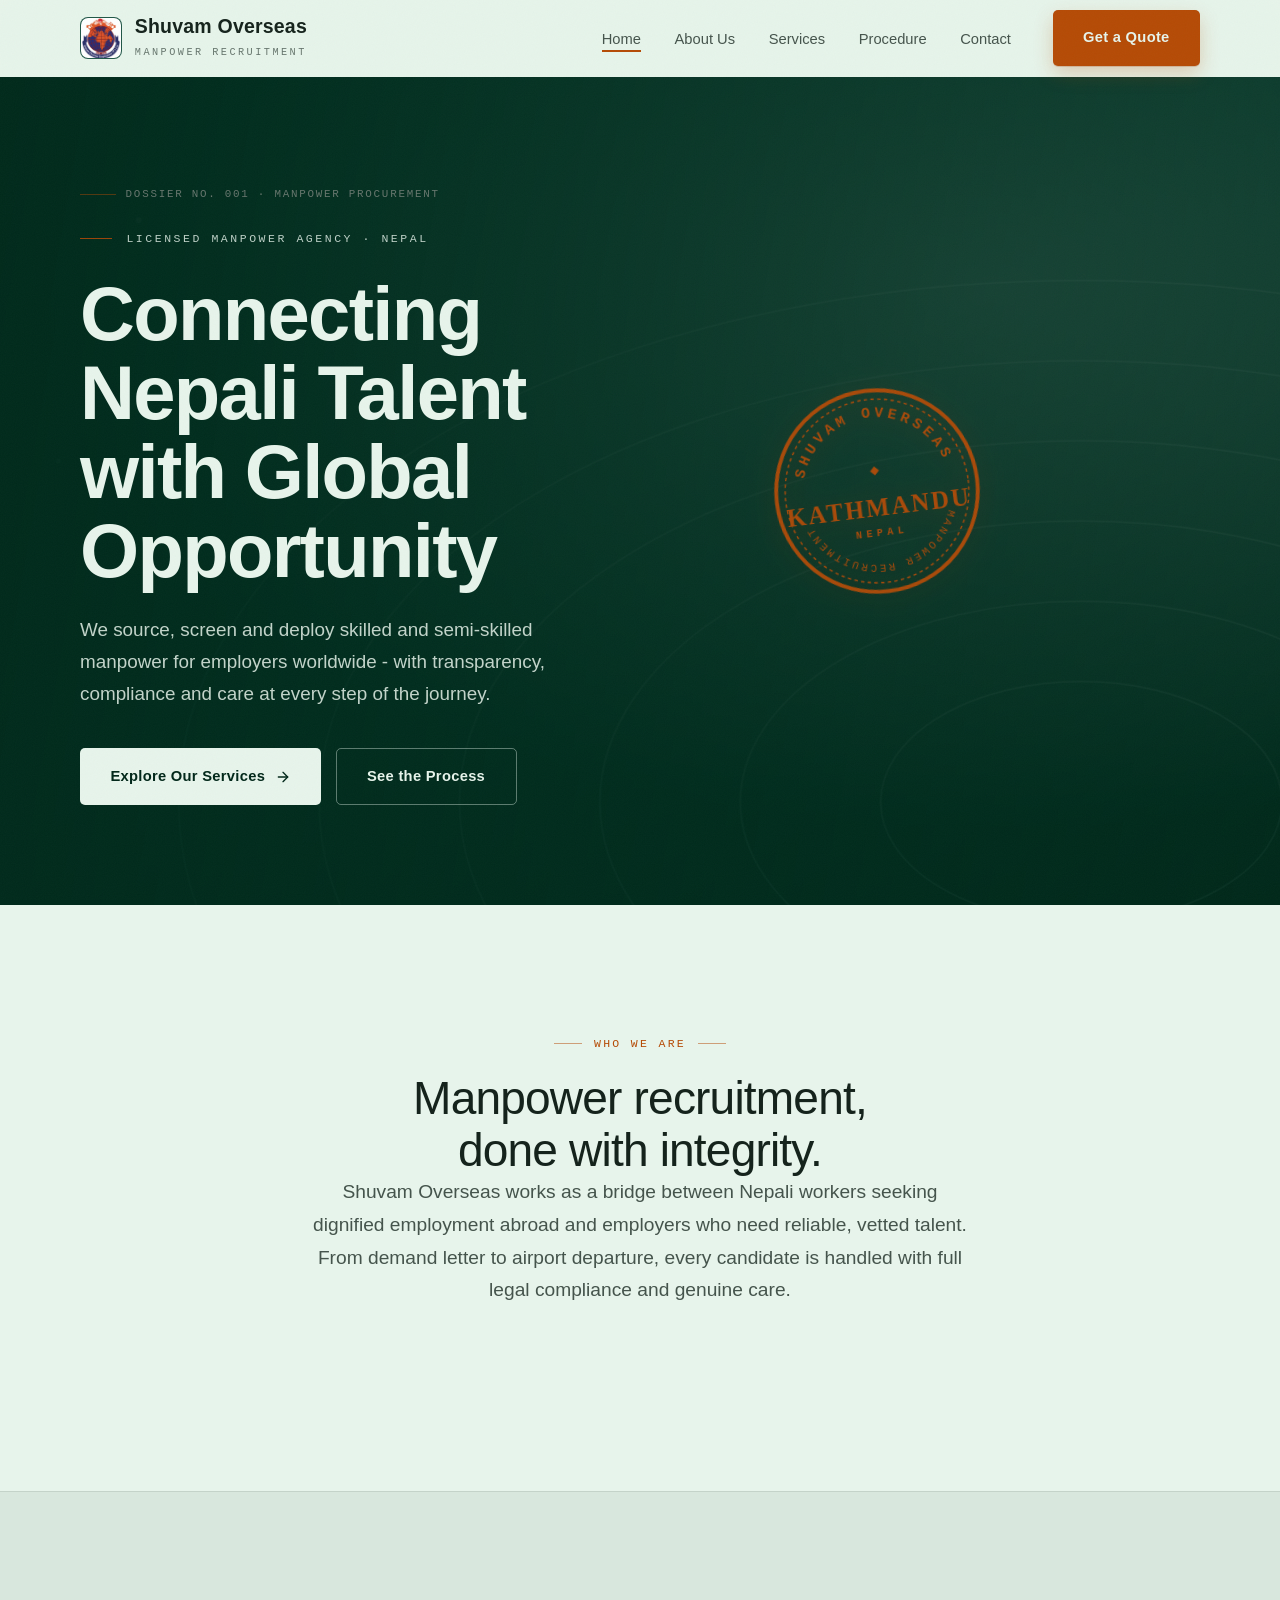
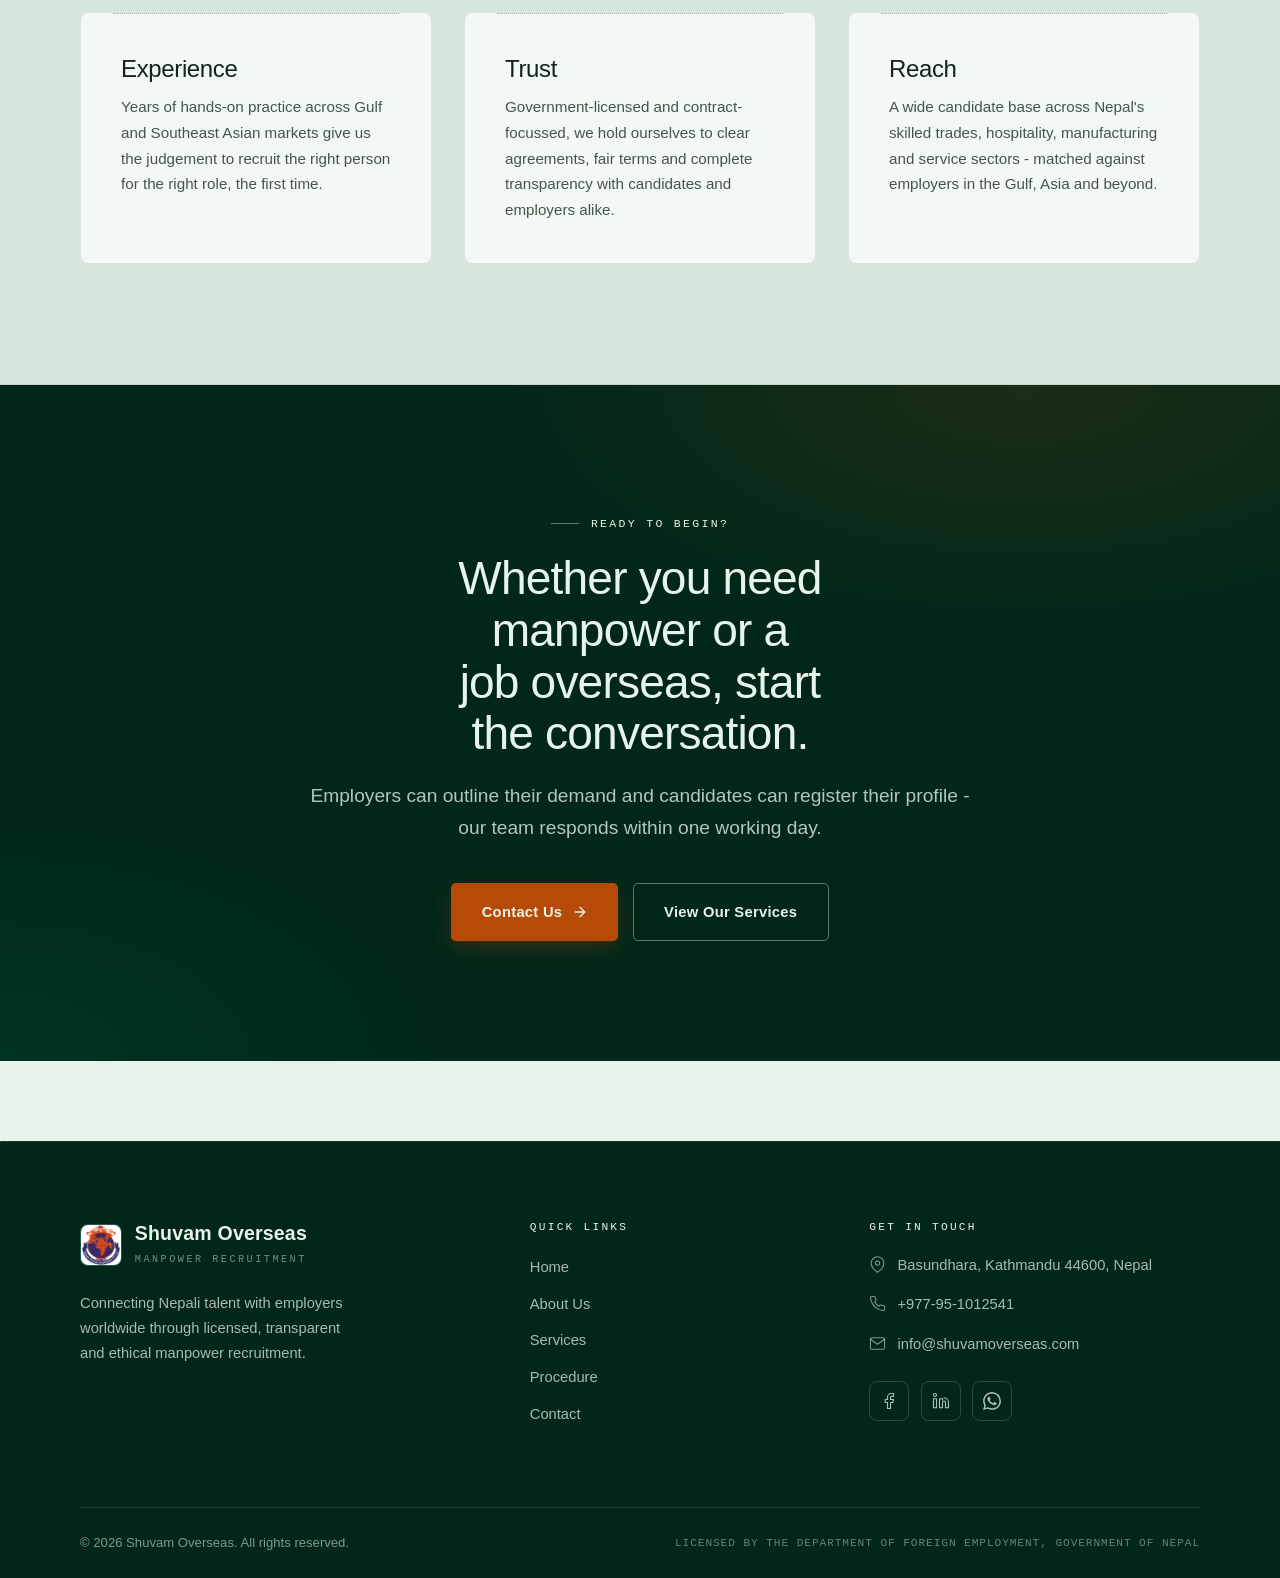
==== over/index.html @ 7b81036f "Add files via upload" ====
<!DOCTYPE html>
<html lang="en">
<head>
  <meta charset="UTF-8" />
  <meta name="viewport" content="width=device-width, initial-scale=1.0" />
  <title>Shuvam Overseas - Connecting Nepali Talent with Global Opportunity</title>
  <meta name="description" content="Shuvam Overseas is a licensed manpower recruitment agency connecting skilled and semi-skilled Nepali workers with employers around the world." />
  <meta property="og:site_name" content="Shuvam Overseas" />
  <meta property="og:type" content="website" />
  <meta property="og:title" content="Shuvam Overseas - Connecting Nepali Talent with Global Opportunity" />
  <meta property="og:description" content="Shuvam Overseas is a licensed manpower recruitment agency connecting skilled and semi-skilled Nepali workers with employers around the world." />
  <meta name="twitter:card" content="summary" />
  <meta name="twitter:title" content="Shuvam Overseas - Connecting Nepali Talent with Global Opportunity" />
  <meta name="twitter:description" content="Shuvam Overseas is a licensed manpower recruitment agency connecting skilled and semi-skilled Nepali workers with employers around the world." />

  <!-- Flag JS availability so reveal/entrance styles only apply when JS runs -->
  <script src="js/flag.js"></script>

  <!-- Security hardening (server headers should also set these - see .htaccess / _headers) -->
  <meta http-equiv="Content-Security-Policy" content="default-src 'self'; script-src 'self'; style-src 'self' 'unsafe-inline' https://fonts.googleapis.com; font-src 'self' https://fonts.gstatic.com data:; img-src 'self' data:; connect-src 'self'; frame-ancestors 'none'; base-uri 'self'; form-action 'self'" />
  <meta http-equiv="X-Content-Type-Options" content="nosniff" />
  <meta http-equiv="X-Frame-Options" content="DENY" />
  <meta name="referrer" content="strict-origin-when-cross-origin" />


  <!-- Typography: Bricolage Grotesque (display headings) + Chivo Mono (ledger) + Public Sans (body) -->
  <link rel="preconnect" href="https://fonts.googleapis.com" />
  <link rel="preconnect" href="https://fonts.gstatic.com" crossorigin />
  <link href="https://fonts.googleapis.com/css2?family=Bricolage+Grotesque:opsz,wght@12..96,500;12..96,600;12..96,700&family=Chivo+Mono:wght@400;500;600&family=Public+Sans:wght@400;500;600;700&display=swap" rel="stylesheet" />

  <link rel="icon" type="image/png" href="images/logo.png" />
  <link rel="stylesheet" href="css/style.css" />
  <link rel="stylesheet" href="css/responsive.css" />
</head>
<body>

  <a class="skip-link" href="#main">Skip to content</a>

  <!-- ============================================================
       Loading overlay - brief logo pulse while the page settles
       ============================================================ -->
  <div class="page-loader" aria-hidden="true">
    <span class="page-loader__mark"><img src="images/logo.png" alt="" /></span>
  </div>

  <!-- Scroll progress bar (top of viewport) -->
  <div class="scroll-progress" aria-hidden="true"><span></span></div>

  <!-- ============================================================
       Header (shared across all pages)
       ============================================================ -->
  <header class="header">
    <div class="container header__inner">
      <a class="brand" href="index.html" aria-label="Shuvam Overseas - home">
        <span class="brand__mark"><img src="images/logo.png" alt="" width="42" height="42" /></span>
        <span class="brand__text">
          <span class="brand__name">Shuvam Overseas</span>
          <span class="brand__tag">Manpower Recruitment</span>
        </span>
      </a>

      <button class="nav__toggle" type="button" aria-expanded="false" aria-controls="primary-nav" aria-label="Open menu">
        <svg class="nav__toggle__icon" viewBox="0 0 24 24" aria-hidden="true" focusable="false">
          <line class="nav__toggle__line" x1="4" y1="6" x2="20" y2="6" />
          <line class="nav__toggle__line" x1="4" y1="12" x2="20" y2="12" />
          <line class="nav__toggle__line" x1="4" y1="18" x2="20" y2="18" />
        </svg>
      </button>

      <nav class="nav" id="primary-nav" aria-label="Primary">
        <ul class="nav__list">
          <li><a class="nav__link" href="index.html" aria-current="page">Home</a></li>
          <li><a class="nav__link" href="about.html">About Us</a></li>
          <li><a class="nav__link" href="services.html">Services</a></li>
          <li><a class="nav__link" href="procedure.html">Procedure</a></li>
          <li><a class="nav__link" href="contact.html">Contact</a></li>
          <li class="nav__cta"><a class="btn btn--primary" href="contact.html">Get a Quote</a></li>
        </ul>
      </nav>
    </div>
  </header>

  <main id="main">

    <!-- ============================================================
         Hero - full-width image, centred overlay text + CTA
         ============================================================ -->
    <section class="hero" data-intro>
      <img class="hero__media" src="images/hero/home.svg" alt="Skilled Nepali professionals at work overseas" fetchpriority="high" />
      <div class="hero__overlay"></div>

      <div class="hero__inner">
        <div class="hero__copy">
          <p class="file-tag">Dossier No. 001 &middot; Manpower Procurement</p>
          <p class="hero__eyebrow">Licensed Manpower Agency &middot; Nepal</p>
          <h1 class="display">Connecting Nepali Talent with Global Opportunity</h1>
          <p class="hero__sub">
            We source, screen and deploy skilled and semi-skilled manpower for
            employers worldwide - with transparency, compliance and care at
            every step of the journey.
          </p>
          <div class="hero__actions">
            <a class="btn btn--on-navy" href="services.html">
              Explore Our Services
              <svg xmlns="http://www.w3.org/2000/svg" width="16" height="16" viewBox="0 0 24 24" fill="none" stroke="currentColor" stroke-width="2" stroke-linecap="round" stroke-linejoin="round" aria-hidden="true"><line x1="5" y1="12" x2="19" y2="12"/><polyline points="12 5 19 12 12 19"/></svg>
            </a>
            <a class="btn btn--ghost" href="procedure.html">See the Process</a>
          </div>
        </div>
        <img class="stamp hero__stamp" src="images/stamp.svg" alt="Shuvam Overseas official stamp" width="224" height="224" />
      </div>

    </section>

    <!-- ============================================================
         Intro
         ============================================================ -->
    <section class="section intro">
      <div class="container">
        <div class="section__header section__header--center reveal">
          <p class="eyebrow">Who We Are</p>
          <h2>Manpower recruitment, done with integrity.</h2>
          <p class="lede">
            Shuvam Overseas works as a bridge between Nepali workers seeking
            dignified employment abroad and employers who need reliable,
            vetted talent. From demand letter to airport departure, every
            candidate is handled with full legal compliance and genuine care.
          </p>
        </div>
      </div>
    </section>

    <!-- ============================================================
         Highlights - Experience / Trust / Reach
         ============================================================ -->
    <section class="section section--soft">
      <div class="container">
        <div class="highlights" data-stagger>
          <article class="highlight">
            <h3>Experience</h3>
            <p>
              Years of hands-on practice across Gulf and Southeast Asian
              markets give us the judgement to recruit the right person for
              the right role, the first time.
            </p>
          </article>

          <article class="highlight">
            <h3>Trust</h3>
            <p>
              Government-licensed and contract-focussed, we hold ourselves to
              clear agreements, fair terms and complete transparency with
              candidates and employers alike.
            </p>
          </article>

          <article class="highlight">
            <h3>Reach</h3>
            <p>
              A wide candidate base across Nepal's skilled trades, hospitality,
              manufacturing and service sectors - matched against employers in
              the Gulf, Asia and beyond.
            </p>
          </article>
        </div>
      </div>
    </section>

    <!-- ============================================================
         CTA band
         ============================================================ -->
    <section class="section cta-band section--navy">
      <div class="container">
        <div class="reveal">
          <p class="eyebrow">Ready to begin?</p>
          <h2>Whether you need manpower or a job overseas, start the conversation.</h2>
          <p class="lede">
            Employers can outline their demand and candidates can register their
            profile - our team responds within one working day.
          </p>
          <div class="hero__actions">
            <a class="btn btn--primary" href="contact.html">
              Contact Us
              <svg xmlns="http://www.w3.org/2000/svg" width="16" height="16" viewBox="0 0 24 24" fill="none" stroke="currentColor" stroke-width="2" stroke-linecap="round" stroke-linejoin="round" aria-hidden="true"><line x1="5" y1="12" x2="19" y2="12"/><polyline points="12 5 19 12 12 19"/></svg>
            </a>
            <a class="btn btn--ghost" href="services.html">View Our Services</a>
          </div>
        </div>
      </div>
    </section>

  </main>

  <!-- ============================================================
       Footer (shared across all pages)
       ============================================================ -->
  <footer class="footer">
    <div class="container">
      <div class="footer__top">
        <div class="footer__brand">
          <a class="brand" href="index.html" aria-label="Shuvam Overseas - home">
            <span class="brand__mark"><img src="images/logo.png" alt="" width="42" height="42" /></span>
            <span class="brand__text">
              <span class="brand__name">Shuvam Overseas</span>
              <span class="brand__tag">Manpower Recruitment</span>
            </span>
          </a>
          <p class="footer__blurb">
            Connecting Nepali talent with employers worldwide through
            licensed, transparent and ethical manpower recruitment.
          </p>
        </div>

        <nav aria-label="Footer">
          <h4>Quick Links</h4>
          <ul class="footer__links">
            <li><a href="index.html">Home</a></li>
            <li><a href="about.html">About Us</a></li>
            <li><a href="services.html">Services</a></li>
            <li><a href="procedure.html">Procedure</a></li>
            <li><a href="contact.html">Contact</a></li>
          </ul>
        </nav>

        <div>
          <h4>Get in Touch</h4>
          <ul class="footer__contact">
            <li>
              <svg xmlns="http://www.w3.org/2000/svg" width="17" height="17" viewBox="0 0 24 24" fill="none" stroke="currentColor" stroke-width="1.5" stroke-linecap="round" stroke-linejoin="round" aria-hidden="true"><path d="M21 10c0 7-9 13-9 13s-9-6-9-13a9 9 0 0 1 18 0z"/><circle cx="12" cy="10" r="3"/></svg>
              <span>Basundhara, Kathmandu 44600, Nepal</span>
            </li>
            <li>
              <svg xmlns="http://www.w3.org/2000/svg" width="17" height="17" viewBox="0 0 24 24" fill="none" stroke="currentColor" stroke-width="1.5" stroke-linecap="round" stroke-linejoin="round" aria-hidden="true"><path d="M22 16.92v3a2 2 0 0 1-2.18 2 19.79 19.79 0 0 1-8.63-3.07 19.5 19.5 0 0 1-6-6 19.79 19.79 0 0 1-3.07-8.67A2 2 0 0 1 4.11 2h3a2 2 0 0 1 2 1.72 12.84 12.84 0 0 0 .7 2.81 2 2 0 0 1-.45 2.11L8.09 9.91a16 16 0 0 0 6 6l1.27-1.27a2 2 0 0 1 2.11-.45 12.84 12.84 0 0 0 2.81.7A2 2 0 0 1 22 16.92z"/></svg>
              <a href="tel:+977951012541">+977-95-1012541</a>
            </li>
            <li>
              <svg xmlns="http://www.w3.org/2000/svg" width="17" height="17" viewBox="0 0 24 24" fill="none" stroke="currentColor" stroke-width="1.5" stroke-linecap="round" stroke-linejoin="round" aria-hidden="true"><path d="M4 4h16c1.1 0 2 .9 2 2v12c0 1.1-.9 2-2 2H4c-1.1 0-2-.9-2-2V6c0-1.1.9-2 2-2z"/><polyline points="22,6 12,13 2,6"/></svg>
              <a href="mailto:info@shuvamoverseas.com">info@shuvamoverseas.com</a>
            </li>
          </ul>

          <div class="footer__social">
            <a href="#" aria-label="Facebook" rel="noopener">
              <svg xmlns="http://www.w3.org/2000/svg" width="18" height="18" viewBox="0 0 24 24" fill="none" stroke="currentColor" stroke-width="1.5" stroke-linecap="round" stroke-linejoin="round" aria-hidden="true"><path d="M18 2h-3a5 5 0 0 0-5 5v3H7v4h3v8h4v-8h3l1-4h-4V7a1 1 0 0 1 1-1h3z"/></svg>
            </a>
            <a href="#" aria-label="LinkedIn" rel="noopener">
              <svg xmlns="http://www.w3.org/2000/svg" width="18" height="18" viewBox="0 0 24 24" fill="none" stroke="currentColor" stroke-width="1.5" stroke-linecap="round" stroke-linejoin="round" aria-hidden="true"><path d="M16 8a6 6 0 0 1 6 6v7h-4v-7a2 2 0 0 0-2-2 2 2 0 0 0-2 2v7h-4V9h4v1.5"/><rect x="2" y="9" width="4" height="12"/><circle cx="4" cy="4" r="2"/></svg>
            </a>
            <a href="https://wa.me/977951012541" target="_blank" rel="noopener" aria-label="WhatsApp">
              <svg xmlns="http://www.w3.org/2000/svg" width="18" height="18" viewBox="0 0 24 24" fill="currentColor" aria-hidden="true"><path d="M17.472 14.382c-.297-.149-1.758-.867-2.03-.967-.273-.099-.471-.148-.67.15-.197.297-.767.966-.94 1.164-.173.199-.347.223-.644.075-.297-.15-1.255-.463-2.39-1.475-.883-.788-1.48-1.761-1.653-2.059-.173-.297-.018-.458.13-.606.134-.133.298-.347.446-.52.149-.174.198-.298.298-.497.099-.198.05-.371-.025-.52-.075-.149-.669-1.612-.916-2.207-.242-.579-.487-.5-.669-.51-.173-.008-.371-.01-.57-.01-.198 0-.52.074-.792.372-.272.297-1.04 1.016-1.04 2.479 0 1.462 1.065 2.875 1.213 3.074.149.198 2.096 3.2 5.077 4.487.709.306 1.262.489 1.694.625.712.227 1.36.195 1.871.118.571-.085 1.758-.719 2.006-1.413.248-.694.248-1.289.173-1.413-.074-.124-.272-.198-.57-.347m-5.421 7.403h-.004a9.87 9.87 0 0 1-5.031-1.378l-.361-.214-3.741.982.998-3.648-.235-.374a9.86 9.86 0 0 1-1.51-5.26c.001-5.45 4.436-9.884 9.888-9.884 2.64 0 5.122 1.03 6.988 2.898a9.825 9.825 0 0 1 2.893 6.994c-.003 5.45-4.437 9.884-9.885 9.884m8.413-18.297A11.815 11.815 0 0 0 12.05 0C5.495 0 .16 5.335.157 11.892c0 2.096.547 4.142 1.588 5.945L.057 24l6.305-1.654a11.882 11.882 0 0 0 5.683 1.448h.005c6.554 0 11.89-5.335 11.893-11.893a11.821 11.821 0 0 0-3.48-8.413z"/></svg>
            </a>
          </div>
        </div>
      </div>

      <div class="footer__bottom">
        <p>&copy; 2026 Shuvam Overseas. All rights reserved.</p>
        <p class="footer__license">Licensed by the Department of Foreign Employment, Government of Nepal</p>
      </div>
    </div>
  </footer>

  <script src="js/nav.js"></script>
  <script src="js/animations.js"></script>
</body>
</html>
---- over/css/style.css ----
/* ==========================================================================
   Shuvam Overseas - Global Stylesheet
   "The Employment File" - a passport-office / records-room design system.
   Green-tinted paper + deep passport green + vermilion seal ink. Bricolage
   Grotesque (display), Public Sans (body), Chivo Mono (ledger voice).
   --------------------------------------------------------------------------
   Design tokens first, then base styles, then components in page order.
   All motion honours prefers-reduced-motion (see bottom of file).
   ========================================================================== */

:root {
  /* -- Colour tokens ------------------------------------------------------ */
  --cream:        #E7F4EB;   /* green-tinted paper page bg  */
  --cream-soft:   #D8E7DD;   /* section alt / reverse sheet  */
  --surface:      #F2F9F4;   /* cards & panels               */
  --ink:          #15231C;   /* primary text (green ink)     */
  --ink-soft:     #45544C;   /* secondary text               */
  --ink-faint:    #66766D;   /* captions / meta              */
  --navy:         #02402E;   /* passport green - structural  */
  --navy-deep:    #002719;   /* dark panels / footer         */
  --navy-tint:    #CAE5D9;   /* green-tinted surfaces        */
  --crimson:      #B54B06;   /* vermilion seal / action      */
  --crimson-deep: #983500;   /* action hover / press         */
  --crimson-tint: #F5E4D9;   /* vermilion-tinted surfaces    */
  --line:         rgba(21, 35, 28, 0.10);   /* hairline borders  */
  --line-nav:     rgba(21, 35, 28, 0.18);
  --dotted:       rgba(21, 35, 28, 0.34);   /* ledger dotted rules */
  --success:      #2E7D32;   /* form validation         */
  --warning:      #8A5E00;   /* form validation         */
  --error:        #B3423A;   /* form validation         */

  /* -- Typography --------------------------------------------------------- */
  --font-display: "Bricolage Grotesque", "Archivo", "Helvetica Neue", Arial, sans-serif;
  --font-body:    "Public Sans", "Helvetica Neue", Arial, sans-serif;
  --font-mono:    "Chivo Mono", "SFMono-Regular", Consolas, monospace;

  /* -- Motion (strong custom curves - see animation standards) ------------ */
  --ease-out:    cubic-bezier(0.23, 1, 0.32, 1);
  --ease-in-out: cubic-bezier(0.77, 0, 0.175, 1);

  /* -- Layout ------------------------------------------------------------- */
  --container: 1200px;
  --gutter: clamp(1.25rem, 4vw, 2.5rem);
  --radius: 8px;
  --radius-sm: 5px;

  /* -- Shadows ------------------------------------------------------------ */
  --shadow-card: 0 1px 2px rgba(21, 35, 28, 0.05), 0 8px 24px rgba(21, 35, 28, 0.07);
  --shadow-card-hover: 0 2px 4px rgba(21, 35, 28, 0.06), 0 18px 40px rgba(21, 35, 28, 0.12);
}

/* ==========================================================================
   Reset & base
   ========================================================================== */

*,
*::before,
*::after {
  box-sizing: border-box;
  margin: 0;
  padding: 0;
}

html {
  scroll-behavior: smooth;
  -webkit-text-size-adjust: 100%;
}

body {
  font-family: var(--font-body);
  font-size: 1rem;
  line-height: 1.7;
  color: var(--ink-soft);
  background-color: var(--cream);
  background-image:
    radial-gradient(1200px 600px at 85% -10%, rgba(181, 75, 6, 0.05), transparent 60%),
    radial-gradient(1000px 500px at -10% 15%, rgba(2, 64, 46, 0.06), transparent 60%);
  background-repeat: no-repeat;
  -webkit-font-smoothing: antialiased;
  text-rendering: optimizeLegibility;
}

/* Subtle film grain - breaks up flat surfaces without motion. */
body::after {
  content: "";
  position: fixed;
  inset: 0;
  z-index: 999;
  pointer-events: none;
  opacity: 0.03;
  background-image: url("data:image/svg+xml,%3Csvg xmlns='http://www.w3.org/2000/svg' width='160' height='160' viewBox='0 0 160 160'%3E%3Cfilter id='n'%3E%3CfeTurbulence type='fractalNoise' baseFrequency='0.9' numOctaves='2' stitchTiles='stitch'/%3E%3C/filter%3E%3Crect width='160' height='160' filter='url(%23n)'/%3E%3C/svg%3E");
}

img,
svg {
  display: block;
  max-width: 100%;
  height: auto;
}

a {
  color: inherit;
  text-decoration: none;
}

ul,
ol {
  list-style: none;
}

button {
  font: inherit;
  color: inherit;
  background: none;
  border: none;
  cursor: pointer;
}

::selection {
  background: var(--crimson);
  color: var(--cream);
}

/* ==========================================================================
   Typography
   ========================================================================== */

h1, h2, h3, h4 {
  font-family: var(--font-display);
  font-weight: 500;
  color: var(--ink);
  line-height: 1.15;
  letter-spacing: -0.015em;
}

h1, h2 {
  text-wrap: balance;
}

.display {
  font-size: clamp(2.5rem, 6.5vw, 4.75rem);
  line-height: 1.04;
  letter-spacing: -0.022em;
  font-weight: 550;
}

h2 {
  font-size: clamp(1.9rem, 3.6vw, 2.9rem);
  line-height: 1.12;
  letter-spacing: -0.018em;
}

h3 {
  font-size: clamp(1.2rem, 2vw, 1.5rem);
  line-height: 1.3;
}

/* Ledger eyebrow - mono, tracked, with a seal-ink dash. Reads like a file
   reference line rather than a decoration. */
.eyebrow {
  display: inline-flex;
  align-items: center;
  gap: 0.75rem;
  font-family: var(--font-mono);
  font-size: 0.72rem;
  font-weight: 500;
  letter-spacing: 0.2em;
  text-transform: uppercase;
  color: var(--crimson);
  margin-bottom: 1.25rem;
}

.eyebrow::before {
  content: "";
  width: 1.75rem;
  height: 1px;
  background: var(--crimson);
  opacity: 0.5;
}

.lede {
  font-size: clamp(1.05rem, 1.5vw, 1.2rem);
  line-height: 1.7;
  color: var(--ink-soft);
  max-width: 62ch;
}

.lede--inset {
  margin-top: 1rem;
}

/* Document meta line - the dossier reference above a page hero. */
.file-tag {
  display: inline-flex;
  align-items: center;
  gap: 0.6rem;
  font-family: var(--font-mono);
  font-size: 0.68rem;
  font-weight: 500;
  letter-spacing: 0.16em;
  text-transform: uppercase;
  color: var(--ink-faint);
  margin-bottom: 1rem;
}

.file-tag::before {
  content: "";
  width: 2.25rem;
  height: 1px;
  background: var(--crimson);
  opacity: 0.45;
}

.section {
  padding-block: clamp(4.5rem, 10vw, 7.5rem);
}

/* Soft sections read as a new sheet of paper in the file: a hairline rule
   above and below sets them apart from the base page. */
.section--soft {
  background-color: var(--cream-soft);
  border-block: 1px solid var(--line);
}

.section--navy {
  background-color: var(--navy-deep);
  color: rgba(231, 244, 235, 0.82);
  background-image:
    radial-gradient(900px 420px at 80% 0%, rgba(181, 75, 6, 0.16), transparent 60%),
    radial-gradient(700px 380px at 0% 100%, rgba(2, 64, 46, 0.5), transparent 65%);
  background-repeat: no-repeat;
}

.section__header {
  max-width: 680px;
  margin-bottom: clamp(2.5rem, 6vw, 4rem);
}

.section__header--center {
  margin-inline: auto;
  text-align: center;
}

.section__header--center .eyebrow {
  justify-content: center;
}

.section__header--center .eyebrow::after {
  content: "";
  width: 1.75rem;
  height: 1px;
  background: var(--crimson);
  opacity: 0.5;
}

.section__header--center .lede {
  margin-inline: auto;
}

.section--navy .eyebrow {
  color: var(--cream);
}

.section--navy .eyebrow::before,
.section--navy .eyebrow::after {
  background: var(--cream);
  opacity: 0.4;
}

.section--navy h2,
.section--navy h3 {
  color: var(--cream);
}

.section--navy .lede {
  color: rgba(231, 244, 235, 0.78);
}

/* ==========================================================================
   Layout
   ========================================================================== */

.container {
  width: 100%;
  max-width: var(--container);
  margin-inline: auto;
  padding-inline: var(--gutter);
}

.split {
  display: grid;
  grid-template-columns: 1fr 1fr;
  gap: clamp(2.5rem, 6vw, 5rem);
  align-items: center;
}

/* ==========================================================================
   Rubber stamp - the dossier's seal of approval.
   ========================================================================== */

.stamp {
  width: clamp(160px, 18vw, 224px);
  height: auto;
  transform: rotate(-7deg);
  opacity: 0.92;
  filter: drop-shadow(0 4px 14px rgba(152, 53, 0, 0.28));
  transition: transform 220ms var(--ease-out), opacity 220ms var(--ease-out);
}

.stamp:hover {
  transform: rotate(-4deg) scale(1.04);
  opacity: 1;
}

/* ==========================================================================
   Buttons & links
   ========================================================================== */

.btn {
  display: inline-flex;
  align-items: center;
  justify-content: center;
  gap: 0.6rem;
  padding: 0.95rem 1.9rem;
  font-size: 0.92rem;
  font-weight: 600;
  letter-spacing: 0.02em;
  border-radius: var(--radius-sm);
  transition: transform 160ms var(--ease-out), box-shadow 160ms var(--ease-out),
              background-color 200ms var(--ease-out), border-color 200ms var(--ease-out);
}

.btn:active {
  transform: scale(0.97);
}

.btn--primary {
  background-color: var(--crimson);
  color: var(--cream);
  box-shadow: 0 1px 0 rgba(152, 53, 0, 0.2), 0 8px 20px rgba(181, 75, 6, 0.24);
}

.btn--primary svg,
.btn--on-navy svg,
.link svg {
  transition: transform 200ms var(--ease-out);
}

.btn--ghost {
  border: 1px solid var(--line-nav);
  color: var(--ink);
  background: transparent;
}

.btn--on-navy {
  background-color: var(--cream);
  color: var(--navy-deep);
}

/* Text link with animated underline */
.link {
  display: inline-flex;
  align-items: center;
  gap: 0.5rem;
  font-weight: 600;
  font-size: 0.92rem;
  color: var(--navy);
}

@media (hover: hover) and (pointer: fine) {
  .btn--primary:hover {
    background-color: var(--crimson-deep);
  }
  .btn--ghost:hover {
    border-color: var(--navy);
    color: var(--navy);
  }
  .btn--on-navy:hover {
    background-color: var(--cream-soft);
  }
  .btn--primary:hover svg,
  .btn--on-navy:hover svg,
  .link:hover svg {
    transform: translateX(3px);
  }
}

/* ==========================================================================
   Header & navigation
   ========================================================================== */

.header {
  position: sticky;
  top: 0;
  z-index: 100;
  background-color: rgba(231, 244, 235, 0.86);
  -webkit-backdrop-filter: blur(14px) saturate(160%);
  backdrop-filter: blur(14px) saturate(160%);
  border-bottom: 1px solid transparent;
  transition: border-color 200ms var(--ease-out), box-shadow 200ms var(--ease-out),
              background-color 200ms var(--ease-out);
}

.header[data-scrolled] {
  border-bottom-color: var(--line-nav);
  box-shadow: 0 1px 0 rgba(21, 35, 28, 0.02), 0 8px 24px rgba(21, 35, 28, 0.05);
}

.header__inner {
  display: flex;
  align-items: center;
  justify-content: space-between;
  gap: 1.5rem;
  height: 76px;
}

.brand {
  display: inline-flex;
  align-items: center;
  gap: 0.8rem;
}

.brand__mark {
  width: 42px;
  height: 42px;
  border-radius: 8px;
  overflow: hidden;
  background: var(--navy);
  border: 1px solid rgba(255, 255, 255, 0.12);
}

.brand__mark img {
  width: 100%;
  height: 100%;
  object-fit: cover;
}

.brand__name {
  font-family: var(--font-display);
  font-size: 1.22rem;
  font-weight: 600;
  letter-spacing: 0.01em;
  color: var(--ink);
  line-height: 1.1;
}

.brand__tag {
  display: block;
  font-family: var(--font-mono);
  font-size: 0.64rem;
  font-weight: 500;
  letter-spacing: 0.24em;
  text-transform: uppercase;
  color: var(--ink-faint);
  margin-top: 0.2rem;
}

.nav__list {
  display: flex;
  align-items: center;
  gap: 2.1rem;
}

.nav__link {
  position: relative;
  font-size: 0.92rem;
  font-weight: 500;
  color: var(--ink-soft);
  padding-block: 0.35rem;
  transition: color 200ms var(--ease-out);
}

.nav__link::after {
  content: "";
  position: absolute;
  left: 0;
  bottom: 0;
  width: 100%;
  height: 1.5px;
  background: var(--crimson);
  transform: scaleX(0);
  transform-origin: right;
  transition: transform 250ms var(--ease-out);
}

.nav__link[aria-current="page"]::after {
  transform: scaleX(1);
  transform-origin: left;
}

@media (hover: hover) and (pointer: fine) {
  .nav__link:hover {
    color: var(--ink);
  }

  .nav__link:hover::after {
    transform: scaleX(1);
    transform-origin: left;
  }
}

.nav__cta {
  margin-left: 0.5rem;
}

/* Hamburger (mobile) - minimalist monochrome icon on a paper button */
.nav__toggle {
  display: none;
  width: 44px;
  height: 44px;
  flex-shrink: 0;
  align-items: center;
  justify-content: center;
  border-radius: 8px;
  background: var(--surface);
  border: 1px solid var(--line-nav);
  box-shadow: 0 1px 2px rgba(21, 35, 28, 0.06);
  transition: background-color 200ms var(--ease-out),
              border-color 200ms var(--ease-out),
              box-shadow 200ms var(--ease-out),
              transform 160ms var(--ease-out);
}

.nav__toggle:hover,
.nav__toggle:focus-visible {
  background: var(--cream-soft);
  border-color: rgba(21, 35, 28, 0.3);
  box-shadow: 0 2px 6px rgba(21, 35, 28, 0.1);
}

.nav__toggle:active {
  transform: scale(0.95);
}

.nav__toggle__icon {
  display: block;
  width: 20px;
  height: 20px;
  overflow: visible;
}

.nav__toggle__line {
  stroke: var(--ink);
  stroke-width: 2;
  stroke-linecap: square;
  transform-box: fill-box;
  transform-origin: center;
  transition: transform 250ms var(--ease-out), opacity 200ms var(--ease-out);
}

.nav__toggle[aria-expanded="true"] .nav__toggle__line:nth-child(1) {
  transform: translateY(6px) rotate(45deg);
}

.nav__toggle[aria-expanded="true"] .nav__toggle__line:nth-child(2) {
  opacity: 0;
}

.nav__toggle[aria-expanded="true"] .nav__toggle__line:nth-child(3) {
  transform: translateY(-6px) rotate(-45deg);
}

/* ==========================================================================
   Hero - home
   Left-aligned copy on a full-bleed image, with the company stamp on the
   right. The overlay falls off toward the right so the stamp reads clearly.
   ========================================================================== */

.hero {
  position: relative;
  min-height: min(92dvh, 860px);
  display: flex;
  align-items: center;
  overflow: hidden;
  color: var(--cream);
}

.hero__media {
  position: absolute;
  inset: 0;
  width: 100%;
  height: 100%;
  object-fit: cover;
}

.hero__overlay {
  position: absolute;
  inset: 0;
  background: linear-gradient(100deg,
    rgba(0, 39, 25, 0.86) 0%,
    rgba(0, 39, 25, 0.62) 45%,
    rgba(0, 39, 25, 0.34) 100%);
}

.hero__inner {
  position: relative;
  z-index: 1;
  width: 100%;
  max-width: var(--container);
  margin-inline: auto;
  padding-inline: var(--gutter);
  padding-block: 6rem;
  display: grid;
  grid-template-columns: minmax(0, 7fr) minmax(0, 5fr);
  align-items: center;
  gap: clamp(2.5rem, 6vw, 5rem);
  text-align: left;
}

.hero__copy {
  max-width: 42rem;
}

.hero__eyebrow {
  display: inline-flex;
  align-items: center;
  gap: 0.9rem;
  font-family: var(--font-mono);
  font-size: 0.72rem;
  font-weight: 500;
  letter-spacing: 0.22em;
  text-transform: uppercase;
  color: rgba(231, 244, 235, 0.82);
  margin-bottom: 1.6rem;
}

.hero__eyebrow::before {
  content: "";
  width: 2rem;
  height: 1px;
  background: var(--crimson);
  opacity: 0.85;
}

.hero h1 {
  color: var(--cream);
  max-width: 15ch;
  text-wrap: balance;
}

.hero__sub {
  margin: 1.5rem 0 0;
  max-width: 52ch;
  font-size: clamp(1.02rem, 1.6vw, 1.18rem);
  color: rgba(231, 244, 235, 0.84);
}

.hero__actions {
  display: flex;
  flex-wrap: wrap;
  gap: 0.9rem;
  justify-content: flex-start;
  margin-top: 2.4rem;
}

.hero .hero__actions .btn--ghost {
  border-color: rgba(231, 244, 235, 0.4);
  color: var(--cream);
}

/* Hero entrance orchestration - only hides content when JS is active, so the
   page is never broken without JavaScript (progressive enhancement). */
.js .hero .file-tag,
.js .hero .hero__eyebrow,
.js .hero h1,
.js .hero .hero__sub,
.js .hero .hero__actions {
  opacity: 0;
  transform: translateY(20px);
  filter: blur(6px);
  transition: opacity 900ms var(--ease-out),
              transform 900ms var(--ease-out),
              filter 900ms var(--ease-out);
  will-change: opacity, transform, filter;
}

/* The stamp slams in like a real rubber stamp - a short scale pop. */
.js .hero .hero__stamp {
  opacity: 0;
  transform: rotate(-7deg) scale(0.5);
  transition: opacity 640ms var(--ease-out),
              transform 640ms var(--ease-out);
  transition-delay: 200ms;
  will-change: opacity, transform;
}

.js .hero[data-intro] .file-tag          { transition-delay: 40ms; }
.js .hero[data-intro] .hero__eyebrow { transition-delay: 80ms; }
.js .hero[data-intro] h1            { transition-delay: 180ms; }
.js .hero[data-intro] .hero__sub    { transition-delay: 300ms; }
.js .hero[data-intro] .hero__actions{ transition-delay: 420ms; }

.js .hero.is-intro .file-tag,
.js .hero.is-intro .hero__eyebrow,
.js .hero.is-intro h1,
.js .hero.is-intro .hero__sub,
.js .hero.is-intro .hero__actions {
  opacity: 1;
  transform: none;
  filter: none;
}

.js .hero.is-intro .hero__stamp {
  opacity: 0.92;
  transform: rotate(-7deg) scale(1);
}

/* ==========================================================================
   Page hero (inner pages)
   ========================================================================== */

.page-hero {
  position: relative;
  padding-block: clamp(4rem, 9vw, 6.5rem);
  overflow: hidden;
  border-bottom: 1px solid var(--line);
}

.page-hero__media {
  position: absolute;
  inset: 0;
  width: 100%;
  height: 100%;
  object-fit: cover;
  opacity: 0.55;
}

.page-hero__overlay {
  position: absolute;
  inset: 0;
  background: linear-gradient(180deg, rgba(231, 244, 235, 0.15) 0%, rgba(231, 244, 235, 0.72) 100%);
}

.page-hero__inner {
  position: relative;
  z-index: 1;
  max-width: 720px;
}

.page-hero h1 {
  margin-block: 0 1.2rem;
}

.page-hero .lede {
  max-width: 58ch;
}

/* ==========================================================================
   Home - intro & highlights
   ========================================================================== */

.intro {
  text-align: center;
}

.highlights {
  display: grid;
  grid-template-columns: repeat(3, 1fr);
  gap: clamp(1.25rem, 3vw, 2rem);
}

.highlight {
  position: relative;
  background: var(--surface);
  border: 1px solid var(--line);
  border-radius: var(--radius);
  padding: clamp(1.75rem, 3.5vw, 2.5rem);
  transition: transform 250ms var(--ease-out), border-color 250ms var(--ease-out),
              box-shadow 250ms var(--ease-out);
}

/* a dotted ledger rule ties the card top back to the records-room motif */
.highlight::before {
  content: "";
  position: absolute;
  top: 0;
  left: 2rem;
  right: 2rem;
  height: 1px;
  border-top: 1px dotted var(--dotted);
}

.highlight h3 {
  margin-bottom: 0.6rem;
}

.highlight p {
  font-size: 0.95rem;
}

@media (hover: hover) and (pointer: fine) {
  .highlight:hover {
    transform: translateY(-4px);
    border-color: rgba(2, 64, 46, 0.32);
    box-shadow: var(--shadow-card-hover);
  }
}

/* Home - wide CTA band */
.cta-band {
  text-align: center;
}

.cta-band h2 {
  max-width: 20ch;
  margin-inline: auto;
}

.cta-band .lede {
  margin: 1.25rem auto 0;
}

.cta-band .hero__actions {
  justify-content: center;
}

/* CTA band on navy: ghost button needs cream-on-navy, not ink-on-cream */
.cta-band .btn--ghost {
  border-color: rgba(231, 244, 235, 0.4);
  color: var(--cream);
}

.cta-band .btn--ghost:hover {
  border-color: var(--cream);
  color: var(--cream);
  background-color: rgba(231, 244, 235, 0.06);
}

/* ==========================================================================
   Services page
   ========================================================================== */

/* Bridging the gap */
.bridging__media {
  position: relative;
  border-radius: var(--radius);
  overflow: hidden;
  box-shadow: var(--shadow-card);
}

.bridging__media img {
  width: 100%;
  height: 100%;
  object-fit: cover;
  aspect-ratio: 4 / 3;
}

.bridging__copy h2 {
  margin-bottom: 1.25rem;
}

.bridging__copy p + p {
  margin-top: 1rem;
}

.bridging__copy p {
  max-width: 65ch;
}

/* Sectors grid */
.sectors-grid {
  display: grid;
  grid-template-columns: repeat(3, 1fr);
  gap: clamp(1rem, 2.5vw, 1.5rem);
}

.sector-card {
  position: relative;
  background: var(--surface);
  border: 1px solid var(--line);
  border-radius: var(--radius);
  padding: clamp(1.5rem, 2.5vw, 2rem);
  display: flex;
  flex-direction: column;
  gap: 0.9rem;
  transition: transform 250ms var(--ease-out), border-color 250ms var(--ease-out),
              box-shadow 250ms var(--ease-out);
}

.sector-card__icon {
  width: 44px;
  height: 44px;
  border-radius: 8px;
  background: var(--navy-tint);
  color: var(--navy);
  display: flex;
  align-items: center;
  justify-content: center;
  transition: transform 200ms var(--ease-out);
}

.sector-card h3 {
  margin-top: 0.2rem;
  padding-right: 3rem;
}

.sector-card__jobs {
  display: grid;
  gap: 0.45rem;
  margin-top: auto;
  padding-top: 0.9rem;
  border-top: 1px dotted var(--dotted);
}

.sector-card__jobs li {
  position: relative;
  padding-left: 1.15rem;
  font-size: 0.9rem;
  color: var(--ink-soft);
}

.sector-card__jobs li::before {
  content: "";
  position: absolute;
  left: 0;
  top: 0.6em;
  width: 0.5rem;
  height: 1px;
  background: var(--crimson);
  opacity: 0.55;
}

@media (hover: hover) and (pointer: fine) {
  .sector-card:hover {
    transform: translateY(-4px);
    border-color: rgba(2, 64, 46, 0.32);
    box-shadow: var(--shadow-card-hover);
  }

  .sector-card:hover .sector-card__icon {
    transform: translateY(-3px) scale(1.05);
  }
}

/* Card index tag - the mono file reference on data-rendered cards */
.card-index {
  position: absolute;
  top: 1.2rem;
  right: 1.25rem;
  font-family: var(--font-mono);
  font-size: 0.66rem;
  font-weight: 500;
  letter-spacing: 0.12em;
  color: var(--crimson);
}

/* Training & orientation */
.training__media {
  border-radius: var(--radius);
  overflow: hidden;
  box-shadow: var(--shadow-card);
}

.training__media img {
  width: 100%;
  height: 100%;
  object-fit: cover;
  aspect-ratio: 4 / 3;
}

.training__block {
  padding: clamp(1.4rem, 2.5vw, 1.8rem);
  border: 1px solid var(--line);
  border-top: 2px solid var(--navy);
  border-radius: var(--radius);
  background: var(--surface);
}

.training__block + .training__block {
  margin-top: 1.25rem;
}

.training__block h3 {
  margin-bottom: 0.9rem;
  display: flex;
  align-items: center;
  gap: 0.65rem;
}

.training__block h3 .block-mark {
  width: 30px;
  height: 30px;
  flex-shrink: 0;
  border-radius: 6px;
  background: var(--crimson-tint);
  color: var(--crimson);
  display: inline-flex;
  align-items: center;
  justify-content: center;
}

.training__block ul {
  display: grid;
  gap: 0.5rem;
}

.training__block ul li {
  position: relative;
  padding-left: 1.15rem;
  font-size: 0.95rem;
}

.training__block ul li::before {
  content: "";
  position: absolute;
  left: 0;
  top: 0.6em;
  width: 0.5rem;
  height: 1px;
  background: var(--crimson);
  opacity: 0.55;
}

.training__block p {
  font-size: 0.95rem;
  max-width: 65ch;
}

/* Travel management */
.travel-list {
  display: grid;
  grid-template-columns: repeat(2, 1fr);
  gap: 1rem clamp(2rem, 5vw, 4rem);
}

.travel-list li {
  display: flex;
  align-items: flex-start;
  gap: 1rem;
  padding: clamp(1.1rem, 2vw, 1.4rem);
  border: 1px solid var(--line);
  border-radius: var(--radius);
  background: var(--surface);
  position: relative;
}

.travel-list li::before {
  content: "";
  position: absolute;
  top: 0;
  left: 1.5rem;
  right: 1.5rem;
  height: 1px;
  border-top: 1px dotted var(--dotted);
}

.travel-list li .travel-icon {
  width: 40px;
  height: 40px;
  flex-shrink: 0;
  border-radius: 8px;
  background: var(--navy-tint);
  color: var(--navy);
  display: flex;
  align-items: center;
  justify-content: center;
}

.travel-list li strong {
  display: block;
  font-weight: 600;
  color: var(--ink);
  margin-bottom: 0.2rem;
}

.travel-list li span {
  font-size: 0.92rem;
}

/* Gulf & EU destinations - flag tiles styled like visa stamps in a passport:
   square frames, hairline borders and a mono country code on the ledger rule
   beneath each name. Two corridors sit under mono ledger labels. */
.dest-group + .dest-group {
  margin-top: clamp(2.25rem, 4vw, 3rem);
}

/* Corridor label - a mono ledger line with a dotted rule running out to the
   right edge, like a section divider on a form. */
.dest-label {
  display: flex;
  align-items: center;
  gap: 1rem;
  margin-bottom: 1.25rem;
  font-family: var(--font-mono);
  font-size: 0.7rem;
  font-weight: 500;
  letter-spacing: 0.18em;
  text-transform: uppercase;
  color: var(--ink-faint);
}

.dest-label::after {
  content: "";
  flex: 1;
  height: 1px;
  border-top: 1px dotted var(--dotted);
}

.gulf-grid {
  display: grid;
  grid-template-columns: repeat(5, 1fr);
  gap: clamp(1rem, 2.5vw, 1.5rem);
}

.europe-grid {
  display: grid;
  grid-template-columns: repeat(4, 1fr);
  gap: clamp(1rem, 2.5vw, 1.5rem);
}

.country-card {
  position: relative;
  background: var(--surface);
  border: 1px solid var(--line);
  border-radius: var(--radius);
  padding: clamp(1rem, 2vw, 1.25rem);
  display: flex;
  flex-direction: column;
  gap: 0.8rem;
  transition: transform 250ms var(--ease-out), border-color 250ms var(--ease-out),
              box-shadow 250ms var(--ease-out);
}

.country-card__flag {
  border-radius: var(--radius-sm);
  overflow: hidden;
  border: 1px solid var(--line);
  background: var(--navy-tint);
}

.country-card__flag img {
  width: 100%;
  height: auto;
  aspect-ratio: 1 / 1;
  object-fit: cover;
  transition: transform 400ms var(--ease-out);
}

.country-card__row {
  display: flex;
  align-items: baseline;
  justify-content: space-between;
  gap: 0.6rem;
  padding-top: 0.75rem;
  border-top: 1px dotted var(--dotted);
}

.country-card__name {
  font-family: var(--font-display);
  font-weight: 600;
  font-size: 1.02rem;
  line-height: 1.25;
  letter-spacing: -0.01em;
  color: var(--ink);
}

/* ISO 3166 alpha-3 code - the mono stamp on each entry */
.country-card__code {
  flex-shrink: 0;
  font-family: var(--font-mono);
  font-size: 0.66rem;
  font-weight: 500;
  letter-spacing: 0.12em;
  color: var(--crimson);
}

@media (hover: hover) and (pointer: fine) {
  .country-card:hover {
    transform: translateY(-4px);
    border-color: rgba(2, 64, 46, 0.32);
    box-shadow: var(--shadow-card-hover);
  }

  .country-card:hover .country-card__flag img {
    transform: scale(1.05);
  }
}

/* Commitment values */
.values {
  display: grid;
  grid-template-columns: repeat(3, 1fr);
  gap: clamp(1.25rem, 3vw, 2rem);
}

.value {
  padding: clamp(1.75rem, 3vw, 2.5rem);
  border: 1px solid rgba(231, 244, 235, 0.14);
  border-radius: var(--radius);
  position: relative;
}

.value::before {
  content: "";
  position: absolute;
  top: 0;
  left: 1.5rem;
  right: 1.5rem;
  height: 1px;
  border-top: 1px dotted rgba(231, 244, 235, 0.35);
}

.value h3 {
  margin-bottom: 0.6rem;
}

.value p {
  font-size: 0.95rem;
  color: rgba(231, 244, 235, 0.75);
}

/* ==========================================================================
   Procedure page
   ========================================================================== */

/* Required documents */
.doc-layout {
  display: grid;
  grid-template-columns: 1fr 1fr;
  gap: clamp(2rem, 5vw, 3.5rem);
}

.doc-block + .doc-block {
  margin-top: 3rem;
}

.doc-block h3 {
  margin-bottom: 1.1rem;
}

.doc-block h3 span {
  display: inline-flex;
  align-items: center;
  justify-content: center;
  width: 28px;
  height: 28px;
  border-radius: 6px;
  background: var(--navy-tint);
  color: var(--navy);
  font-family: var(--font-mono);
  font-size: 0.72rem;
  font-weight: 600;
  letter-spacing: 0.05em;
  margin-right: 0.5rem;
  vertical-align: middle;
}

.doc-list li {
  position: relative;
  padding-left: 1.3rem;
  padding-block: 0.35rem;
  font-size: 0.95rem;
}

.doc-list li::before {
  content: "";
  position: absolute;
  left: 0;
  top: 0.85em;
  width: 0.55rem;
  height: 1px;
  background: var(--crimson);
  opacity: 0.55;
}

.doc-list--numbered {
  counter-reset: doc;
}

.doc-list--numbered li {
  counter-increment: doc;
  padding-left: 2.6rem;
  position: relative;
}

.doc-list--numbered li::before {
  content: counter(doc, decimal-leading-zero);
  position: absolute;
  left: 0;
  top: 0.35rem;
  width: 1.9rem;
  height: 1.9rem;
  border-radius: 6px;
  background: var(--navy-tint);
  color: var(--navy);
  font-family: var(--font-mono);
  font-size: 0.72rem;
  font-weight: 600;
  font-variant-numeric: tabular-nums;
  display: flex;
  align-items: center;
  justify-content: center;
}

.notice {
  display: flex;
  gap: 1rem;
  padding: clamp(1.2rem, 2.5vw, 1.6rem);
  border-radius: var(--radius);
  background: var(--navy-tint);
  border: 1px solid rgba(2, 64, 46, 0.25);
}

.notice + .notice {
  margin-top: 1rem;
}

.notice__icon {
  flex-shrink: 0;
  width: 36px;
  height: 36px;
  border-radius: 8px;
  background: var(--navy);
  color: var(--cream);
  display: flex;
  align-items: center;
  justify-content: center;
}

.notice h4 {
  font-family: var(--font-body);
  font-weight: 600;
  font-size: 0.95rem;
  color: var(--ink);
  margin-bottom: 0.3rem;
}

.notice p {
  font-size: 0.9rem;
  color: var(--ink-soft);
}

.notice--panel {
  background: var(--crimson-tint);
  border-color: rgba(181, 75, 6, 0.3);
}

.notice--panel .notice__icon {
  background: var(--crimson);
}

/* notices row on the Required Documents section */
.notices {
  margin-top: clamp(2rem, 5vw, 3.5rem);
}

/* Numbered step component - reusable across all four step sections */
.steps {
  position: relative;
  display: grid;
  gap: 0;
}

.step {
  position: relative;
  display: grid;
  grid-template-columns: auto 1fr;
  gap: 1.5rem;
  padding-bottom: 2.75rem;
}

.step:last-child {
  padding-bottom: 0;
}

/* connecting line - a dotted ledger rail down the file */
.step::before {
  content: "";
  position: absolute;
  left: 22px;
  top: 52px;
  bottom: 0;
  width: 1px;
  border-left: 1px dotted rgba(181, 75, 6, 0.5);
}

.step:last-child::before {
  display: none;
}

/* the seal-stamp marker: a crimson circle holding the mono step number */
.step__marker {
  position: relative;
  z-index: 1;
  width: 45px;
  height: 45px;
  border-radius: 50%;
  background: var(--crimson);
  color: var(--cream);
  display: flex;
  align-items: center;
  justify-content: center;
  font-family: var(--font-mono);
  font-size: 0.78rem;
  font-weight: 600;
  letter-spacing: 0.03em;
  font-variant-numeric: tabular-nums;
  box-shadow: inset 0 0 0 2px var(--cream), 0 3px 8px rgba(152, 53, 0, 0.3);
}

.step__content {
  padding-top: 0.35rem;
  max-width: 60ch;
}

.step__content h3 {
  margin-bottom: 0.4rem;
}

.step__content p {
  font-size: 0.95rem;
}

/* Steps inside a dark highlighted panel (Saudi process) */
.steps--panel {
  grid-template-columns: repeat(5, 1fr);
  gap: 1rem;
}

.steps--panel .step {
  display: block;
  padding: 0;
}

.steps--panel .step::before {
  display: none;
}

/* subtle connector between the five cards in the panel */
.steps--panel .step:not(:last-child)::after {
  content: "";
  position: absolute;
  top: 22px;
  right: -0.5rem;
  width: 1rem;
  height: 1px;
  background: rgba(231, 244, 235, 0.3);
}

.steps--panel .step__marker {
  margin-bottom: 1rem;
  background: transparent;
  color: var(--cream);
  border: 1px solid rgba(231, 244, 235, 0.4);
  box-shadow: none;
}

.steps--panel .step__content {
  padding-top: 0;
}

.steps--panel .step__content h3 {
  font-size: 1.05rem;
  color: var(--cream);
}

.steps--panel .step__content p {
  font-size: 0.88rem;
  color: rgba(231, 244, 235, 0.75);
}

/* Employer responsibility cards */
.employer-grid {
  display: grid;
  grid-template-columns: repeat(3, 1fr);
  gap: clamp(1rem, 2.5vw, 1.5rem);
}

.employer-card {
  position: relative;
  background: var(--surface);
  border: 1px solid var(--line);
  border-radius: var(--radius);
  padding: clamp(1.4rem, 2.5vw, 1.9rem);
  transition: transform 250ms var(--ease-out), border-color 250ms var(--ease-out),
              box-shadow 250ms var(--ease-out);
}

.employer-card__icon {
  width: 44px;
  height: 44px;
  border-radius: 8px;
  background: var(--navy-tint);
  color: var(--navy);
  display: flex;
  align-items: center;
  justify-content: center;
  margin-bottom: 1.1rem;
  transition: transform 200ms var(--ease-out);
}

.employer-card h3 {
  margin-bottom: 0.5rem;
  padding-right: 3rem;
}

.employer-card p {
  font-size: 0.92rem;
}

@media (hover: hover) and (pointer: fine) {
  .employer-card:hover {
    transform: translateY(-4px);
    border-color: rgba(2, 64, 46, 0.32);
    box-shadow: var(--shadow-card-hover);
  }

  .employer-card:hover .employer-card__icon {
    transform: translateY(-3px) scale(1.05);
  }
}

/* ==========================================================================
   Forms (About & Contact)
   ========================================================================== */

.form {
  display: grid;
  gap: 1.25rem;
}

.form__field {
  display: grid;
  gap: 0.45rem;
}

.form__label {
  font-size: 0.85rem;
  font-weight: 600;
  color: var(--ink);
}

.form__label .req {
  color: var(--error);
}

.form__input,
.form__textarea {
  width: 100%;
  font: inherit;
  font-size: 0.95rem;
  color: var(--ink);
  background: var(--surface);
  border: 1px solid var(--line-nav);
  border-radius: var(--radius-sm);
  padding: 0.85rem 1rem;
  transition: border-color 200ms var(--ease-out), box-shadow 200ms var(--ease-out);
}

.form__textarea {
  resize: vertical;
  min-height: 140px;
}

.form__input::placeholder,
.form__textarea::placeholder {
  color: var(--ink-faint);
}

.form__input:focus,
.form__textarea:focus {
  outline: none;
  border-color: var(--crimson);
  box-shadow: 0 0 0 3px rgba(181, 75, 6, 0.14);
}

.form__input[aria-invalid="true"],
.form__textarea[aria-invalid="true"] {
  border-color: var(--error);
}

.form__error {
  font-size: 0.8rem;
  color: var(--error);
  min-height: 1em;
}

.form__status {
  display: none;
  align-items: center;
  gap: 0.6rem;
  font-size: 0.92rem;
  font-weight: 500;
  color: var(--navy);
  padding: 0.9rem 1.1rem;
  border-radius: var(--radius-sm);
  background: var(--navy-tint);
}

.form__status.is-visible {
  display: flex;
}

.form__status--error {
  color: var(--error);
  background: rgba(179, 66, 58, 0.1);
}

.form__status--success {
  color: var(--success);
  background: rgba(46, 125, 50, 0.1);
}

.form__submit {
  justify-self: start;
}

/* ==========================================================================
   Footer
   ========================================================================== */

.footer {
  background-color: var(--navy-deep);
  color: rgba(231, 244, 235, 0.72);
  margin-top: clamp(3rem, 7vw, 5rem);
  position: relative;
}

/* a dotted crimson seal-rule caps the footer like a closed file */
.footer::before {
  content: "";
  position: absolute;
  top: 0;
  left: 0;
  right: 0;
  height: 3px;
  border-top: 1px dotted rgba(181, 75, 6, 0.6);
}

.footer__top {
  display: grid;
  grid-template-columns: 1.4fr 1fr 1.2fr;
  gap: clamp(2rem, 5vw, 4rem);
  padding-block: clamp(3rem, 7vw, 5rem);
}

.footer__brand .brand__name {
  color: var(--cream);
}

.footer__brand .brand__tag {
  color: rgba(231, 244, 235, 0.5);
}

.footer__blurb {
  margin-top: 1.1rem;
  font-size: 0.92rem;
  max-width: 34ch;
}

.footer h4 {
  font-family: var(--font-mono);
  font-size: 0.7rem;
  font-weight: 500;
  letter-spacing: 0.2em;
  text-transform: uppercase;
  color: var(--cream);
  margin-bottom: 1.2rem;
}

.footer__links {
  display: grid;
  gap: 0.6rem;
}

.footer__links a {
  font-size: 0.92rem;
  transition: color 200ms var(--ease-out);
}

.footer__links a:hover {
  color: var(--cream);
}

.footer__contact {
  display: grid;
  gap: 0.9rem;
  font-size: 0.92rem;
}

.footer__contact a:hover {
  color: var(--cream);
}

.footer__contact li {
  display: flex;
  gap: 0.7rem;
  align-items: flex-start;
}

.footer__contact svg {
  flex-shrink: 0;
  margin-top: 0.2rem;
  color: rgba(231, 244, 235, 0.55);
}

.footer__social {
  display: flex;
  gap: 0.7rem;
  margin-top: 1.5rem;
}

.footer__social a {
  width: 40px;
  height: 40px;
  border-radius: 8px;
  border: 1px solid rgba(231, 244, 235, 0.18);
  color: rgba(231, 244, 235, 0.75);
  display: flex;
  align-items: center;
  justify-content: center;
  transition: background-color 200ms var(--ease-out), border-color 200ms var(--ease-out),
              color 200ms var(--ease-out), transform 160ms var(--ease-out);
}

.footer__social a:active {
  transform: scale(0.95);
}

@media (hover: hover) and (pointer: fine) {
  .footer__social a:hover {
    background: var(--cream);
    border-color: var(--cream);
    color: var(--navy-deep);
  }
}

/* -- Light variants (contact page reuse on a cream background) ------------- */
.footer__contact--light {
  color: var(--ink-soft);
}

.footer__contact--light svg {
  color: var(--navy);
}

.footer__contact--light a {
  color: var(--navy);
  font-weight: 600;
}

.footer__contact--light a:hover {
  color: var(--ink);
}

.office__list {
  margin-top: 1.75rem;
}

.office__label {
  color: var(--ink);
  font-weight: 600;
}

.office__social {
  margin-top: 1.75rem;
}

.footer__social--light a {
  border-color: var(--line-nav);
  color: var(--ink-soft);
}

@media (hover: hover) and (pointer: fine) {
  .footer__social--light a:hover {
    background: var(--navy);
    border-color: var(--navy);
    color: var(--cream);
  }
}

.footer__bottom {
  border-top: 1px solid rgba(231, 244, 235, 0.12);
  padding-block: 1.5rem;
  display: flex;
  flex-wrap: wrap;
  align-items: center;
  justify-content: space-between;
  gap: 0.75rem;
  font-size: 0.82rem;
  color: rgba(231, 244, 235, 0.55);
}

.footer__license {
  font-family: var(--font-mono);
  font-size: 0.7rem;
  letter-spacing: 0.08em;
  text-transform: uppercase;
  color: rgba(231, 244, 235, 0.45);
}

/* ==========================================================================
   404 - not found
   ========================================================================== */

.not-found {
  text-align: center;
  padding-block: clamp(5rem, 12vw, 8rem);
}

.not-found__stamp {
  margin-inline: auto;
  margin-bottom: 1.75rem;
}

.not-found .hero__actions {
  justify-content: center;
}

/* ==========================================================================
   Skip link - keyboard users jump straight to content
   ========================================================================== */

.skip-link {
  position: absolute;
  left: var(--gutter);
  top: 0;
  z-index: 1200;
  padding: 0.8rem 1.3rem;
  border-radius: var(--radius-sm);
  background: var(--navy);
  color: var(--cream);
  font-size: 0.9rem;
  font-weight: 600;
  transform: translateY(-4rem);
  transition: transform 200ms var(--ease-out);
}

.skip-link:focus {
  transform: translateY(1rem);
}

/* ==========================================================================
   Motion & micro-interactions
   --------------------------------------------------------------------------
   Tasteful, restrained additions on top of the scroll-reveal system:
   - Hero media gets a slow Ken Burns zoom (storytelling).
   - Inner-page hero media get a light parallax drift (scroll-triggered).
   - Buttons get focus rings, a shine sweep and press feedback.
   - A page loader pulses the logo briefly on load.
   - A scroll progress bar tracks reading position.
   Everything honours prefers-reduced-motion (see bottom of file).
   ========================================================================== */

/* ---- Buttons: focus, shine, press -------------------------------------- */
.btn:focus-visible,
.nav__toggle:focus-visible,
.nav__link:focus-visible,
.link:focus-visible,
.brand:focus-visible,
.footer__social a:focus-visible,
.footer__links a:focus-visible,
.footer__contact a:focus-visible {
  outline: 2px solid var(--crimson);
  outline-offset: 3px;
}

.btn--primary {
  position: relative;
  overflow: hidden;
}

.btn--primary::after {
  content: "";
  position: absolute;
  inset: 0;
  background: linear-gradient(
    105deg,
    transparent 40%,
    rgba(231, 244, 235, 0.25) 50%,
    transparent 60%
  );
  transform: translateX(-120%);
  transition: transform 600ms var(--ease-out);
  pointer-events: none;
}

@media (hover: hover) and (pointer: fine) {
  .btn--primary:hover::after {
    transform: translateX(120%);
  }
  .btn--primary:hover {
    transform: translateY(-2px);
    box-shadow: 0 2px 4px rgba(152, 53, 0, 0.16), 0 16px 36px rgba(181, 75, 6, 0.26);
  }
}

/* ---- Storytelling: Ken Burns on the home hero -------------------------- */
@keyframes hero-zoom {
  from { transform: scale(1); }
  to   { transform: scale(1.09); }
}

.js .hero__media {
  animation: hero-zoom 22s var(--ease-in-out) forwards;
  will-change: transform;
}

/* ---- Scroll-triggered: parallax drift on inner-page heroes ------------- */
/* Oversize the media so it can drift without revealing its edges. Only for
   fine-pointer devices - touch screens skip the effect and keep a sharp crop. */
@media (hover: hover) and (pointer: fine) {
  .js .page-hero__media[data-parallax] {
    height: 120%;
    top: -10%;
    will-change: transform;
  }
}

/* ---- Loading overlay ---------------------------------------------------- */
/* Only shown when JS is active; js/animations.js removes it after load. */
.page-loader {
  display: none;
}

.js .page-loader {
  display: flex;
  position: fixed;
  inset: 0;
  z-index: 1000;
  align-items: center;
  justify-content: center;
  background-color: var(--cream);
  transition: opacity 500ms var(--ease-out), visibility 0s linear 500ms;
}

.js .page-loader.is-done {
  opacity: 0;
  visibility: hidden;
}

.js .page-loader__mark {
  width: 64px;
  height: 64px;
  border-radius: 14px;
  background: var(--navy);
  display: flex;
  align-items: center;
  justify-content: center;
  box-shadow: 0 10px 30px rgba(2, 64, 46, 0.25);
  animation: loader-pulse 1.4s var(--ease-in-out) infinite;
}

.js .page-loader__mark img {
  width: 34px;
  height: 34px;
}

@keyframes loader-pulse {
  0%, 100% { transform: scale(1); }
  50%      { transform: scale(0.86); }
}

/* ---- Scroll progress bar ------------------------------------------------- */
.scroll-progress {
  position: fixed;
  top: 0;
  left: 0;
  height: 3px;
  width: 100%;
  background: linear-gradient(90deg, var(--navy), var(--crimson));
  transform-origin: left center;
  transform: scaleX(0);
  z-index: 1100;
  pointer-events: none;
  will-change: transform;
}

/* ---- Form: honeypot (invisible to humans, filled by bots) --------------- */
.form__hp {
  position: absolute !important;
  left: -9999px !important;
  width: 1px;
  height: 1px;
  overflow: hidden;
  clip: rect(0 0 0 0);
}

.form__hp label,
.form__hp input {
  position: absolute;
  font-size: 0;
}

/* ---- Form: submit loading spinner ---------------------------------------- */
.form__spinner {
  display: none;
  width: 16px;
  height: 16px;
  border: 2px solid rgba(231, 244, 235, 0.35);
  border-top-color: var(--cream);
  border-radius: 50%;
  animation: spin 700ms linear infinite;
}

.form__submit.is-loading .form__spinner {
  display: inline-block;
}

.form__submit.is-loading .form__submit-text,
.form__submit.is-loading svg {
  display: none;
}

@keyframes spin {
  to { transform: rotate(360deg); }
}

/* ==========================================================================
   Scroll reveal - applied via JS (animations.js)
   Scoped to .js so content stays visible without JavaScript.
   A short travel plus a subtle blur reads as depth, not decoration. Every
   reveal uses the same curve and duration so the page moves as one system.
   ========================================================================== */

.js .reveal {
  opacity: 0;
  transform: translateY(14px);
  filter: blur(6px);
  transition: opacity 800ms var(--ease-out),
              transform 800ms var(--ease-out),
              filter 800ms var(--ease-out);
  will-change: opacity, transform, filter;
}

.js .reveal.is-visible {
  opacity: 1;
  transform: none;
  filter: none;
}

/* Directional variants - used sparingly for asymmetric layouts. */
.js .reveal[data-reveal="left"] { transform: translateX(-22px); }
.js .reveal[data-reveal="right"] { transform: translateX(22px); }
.js .reveal[data-reveal="left"].is-visible,
.js .reveal[data-reveal="right"].is-visible { transform: none; }

/* ==========================================================================
   Accessibility - reduced motion
   Fewer and gentler, not zero: keep opacity/color changes, drop movement.
   ========================================================================== */

@media (prefers-reduced-motion: reduce) {
  html {
    scroll-behavior: auto;
  }

  .js .reveal,
  .js .hero .file-tag,
  .js .hero .hero__eyebrow,
  .js .hero h1,
  .js .hero .hero__sub,
  .js .hero .hero__actions,
  .js .hero .hero__stamp {
    opacity: 1 !important;
    transform: none !important;
    filter: none !important;
    transition: none !important;
  }

  .stamp,
  .js .hero .hero__stamp {
    transform: rotate(-7deg) !important;
    transition: none !important;
  }

  .js .hero__media,
  .js .page-hero__media[data-parallax] {
    animation: none !important;
    transform: none !important;
    height: 100% !important;
    top: 0 !important;
    will-change: auto !important;
  }

  .js .page-loader {
    display: none !important;
  }

  .scroll-progress {
    display: none !important;
  }

  *,
  *::before,
  *::after {
    transition-duration: 0.01ms !important;
    animation-duration: 0.01ms !important;
    animation-iteration-count: 1 !important;
  }
}
---- over/css/responsive.css ----
/* ==========================================================================
   Shuvam Overseas - Responsive Stylesheet
   Breakpoints: 1024px (wide tablets), 768px (mobile nav + tablets), 480px.
   Mobile menu turns on at 768px.
   ========================================================================== */

/* --------------------------------------------------------------------------
   1024px - wide tablets: tighten grids from 3 → 2 columns where it helps
   -------------------------------------------------------------------------- */
@media (max-width: 1024px) {
  /* Home hero collapses to a single centred column; the stamp is the first
     thing to go so the message stays the star on smaller viewports. */
  .hero__inner {
    grid-template-columns: 1fr;
    text-align: center;
  }

  .hero__copy {
    max-width: none;
  }

  .hero__eyebrow {
    justify-content: center;
  }

  .hero h1 {
    margin-inline: auto;
  }

  .hero__sub {
    margin-inline: auto;
  }

  .hero__actions {
    justify-content: center;
  }

  .hero .hero__stamp {
    display: none;
  }

  .highlights {
    grid-template-columns: repeat(2, 1fr);
  }

  .values {
    grid-template-columns: repeat(2, 1fr);
  }

  .sectors-grid {
    grid-template-columns: repeat(2, 1fr);
  }

  .gulf-grid {
    grid-template-columns: repeat(3, 1fr);
  }

  .employer-grid {
    grid-template-columns: repeat(2, 1fr);
  }

  .steps--panel {
    grid-template-columns: repeat(3, 1fr);
  }

  .footer__top {
    grid-template-columns: 1fr 1fr;
  }
}

/* --------------------------------------------------------------------------
   768px - mobile menu, single/stacked columns
   -------------------------------------------------------------------------- */
@media (max-width: 768px) {
  /* Header & nav */
  .header__inner {
    height: 68px;
  }

  .nav__toggle {
    display: inline-flex;
  }

  .nav {
    position: absolute;
    top: 100%;
    left: 0;
    right: 0;
    background-color: var(--cream-soft);
    border-bottom: 1px solid var(--line);
    box-shadow: 0 24px 40px rgba(21, 35, 28, 0.10);
    opacity: 0;
    visibility: hidden;
    transform: translateY(-8px);
    transform-origin: top center;
    transition: opacity 220ms var(--ease-out), transform 220ms var(--ease-out),
                visibility 0s linear 220ms;
  }

  .nav.is-open {
    opacity: 1;
    visibility: visible;
    transform: translateY(0);
    transition-delay: 0s;
  }

  /* Slide-in cascade for each link as the menu opens */
  .js .nav.is-open .nav__list > li {
    opacity: 0;
    transform: translateY(-10px);
    animation: nav-item-in 260ms var(--ease-out) forwards;
  }

  .js .nav.is-open .nav__list > li:nth-child(1) { animation-delay: 30ms; }
  .js .nav.is-open .nav__list > li:nth-child(2) { animation-delay: 60ms; }
  .js .nav.is-open .nav__list > li:nth-child(3) { animation-delay: 90ms; }
  .js .nav.is-open .nav__list > li:nth-child(4) { animation-delay: 120ms; }
  .js .nav.is-open .nav__list > li:nth-child(5) { animation-delay: 150ms; }
  .js .nav.is-open .nav__list > li:nth-child(6) { animation-delay: 180ms; }

  @keyframes nav-item-in {
    to {
      opacity: 1;
      transform: translateY(0);
    }
  }

  .nav__list {
    flex-direction: column;
    align-items: stretch;
    gap: 0;
    padding: 0.75rem var(--gutter) 1.5rem;
  }

  .nav__link {
    display: block;
    padding: 0.9rem 0.25rem;
    font-size: 1.05rem;
    border-bottom: 1px solid var(--line);
  }

  .nav__link::after {
    display: none;
  }

  .nav__cta {
    margin: 1.25rem 0 0;
  }

  /* Hero */
  .hero {
    min-height: 92vh;
  }

  .hero__inner {
    padding-block: 4.5rem;
  }

  /* Layout */
  .split {
    grid-template-columns: 1fr;
    gap: 2.5rem;
  }

  .split .bridging__media,
  .split .training__media {
    order: -1;
  }

  .highlights,
  .values {
    grid-template-columns: 1fr;
    max-width: 480px;
    margin-inline: auto;
    width: 100%;
  }

  .travel-list {
    grid-template-columns: 1fr;
  }

  /* Flag tiles stay paired - they are compact enough for narrow screens */
  .gulf-grid,
  .europe-grid {
    grid-template-columns: repeat(2, 1fr);
  }

  .doc-layout {
    grid-template-columns: 1fr;
  }

  .steps--panel {
    grid-template-columns: 1fr;
  }

  /* horizontal connectors only make sense in the multi-column layout */
  .steps--panel .step:not(:last-child)::after {
    display: none;
  }

  /* Footer */
  .footer__top {
    grid-template-columns: 1fr;
    gap: 2.5rem;
  }

  .footer__bottom {
    flex-direction: column;
    align-items: flex-start;
  }
}

/* --------------------------------------------------------------------------
   480px - small phones: tighten paddings & type, stack everything
   -------------------------------------------------------------------------- */
@media (max-width: 480px) {
  .sectors-grid,
  .employer-grid {
    grid-template-columns: 1fr;
  }

  .hero__actions {
    flex-direction: column;
    width: 100%;
  }

  .hero__actions .btn {
    width: 100%;
  }

  .step {
    gap: 1rem;
  }

  .step::before {
    left: 19px;
  }

  .step__marker {
    width: 40px;
    height: 40px;
  }

  .display {
    font-size: 2.25rem;
  }

  /* Stack notices so the icon sits above the text on tiny screens */
  .notice {
    flex-direction: column;
    align-items: flex-start;
    gap: 0.75rem;
  }

  .footer__top {
    grid-template-columns: 1fr;
  }

  .footer__social {
    flex-wrap: wrap;
  }

  .footer__contact--light,
  .office__list {
    width: 100%;
  }
}

/* --------------------------------------------------------------------------
   768px and below - ensure the brand stays legible beside the hamburger
   -------------------------------------------------------------------------- */
@media (max-width: 360px) {
  .brand__name {
    font-size: 1.05rem;
  }

  .brand__tag {
    font-size: 0.6rem;
  }
}
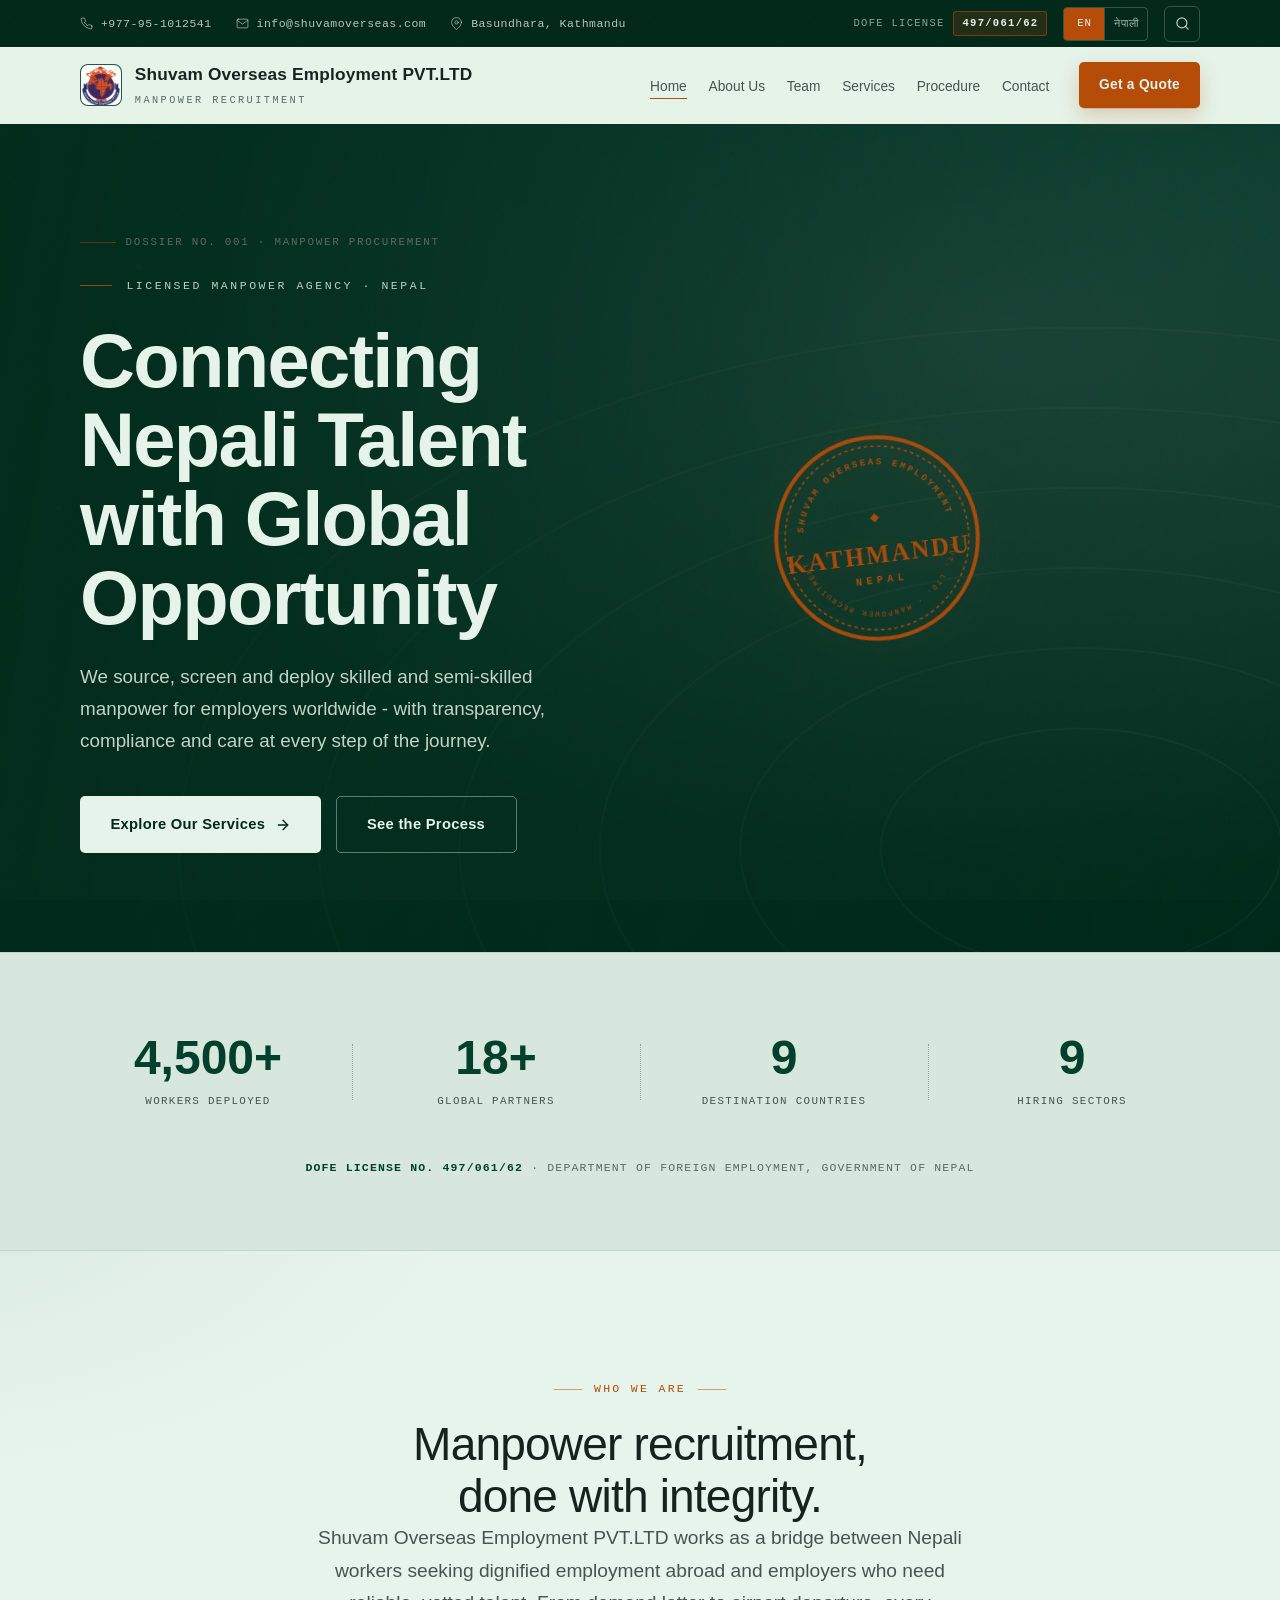
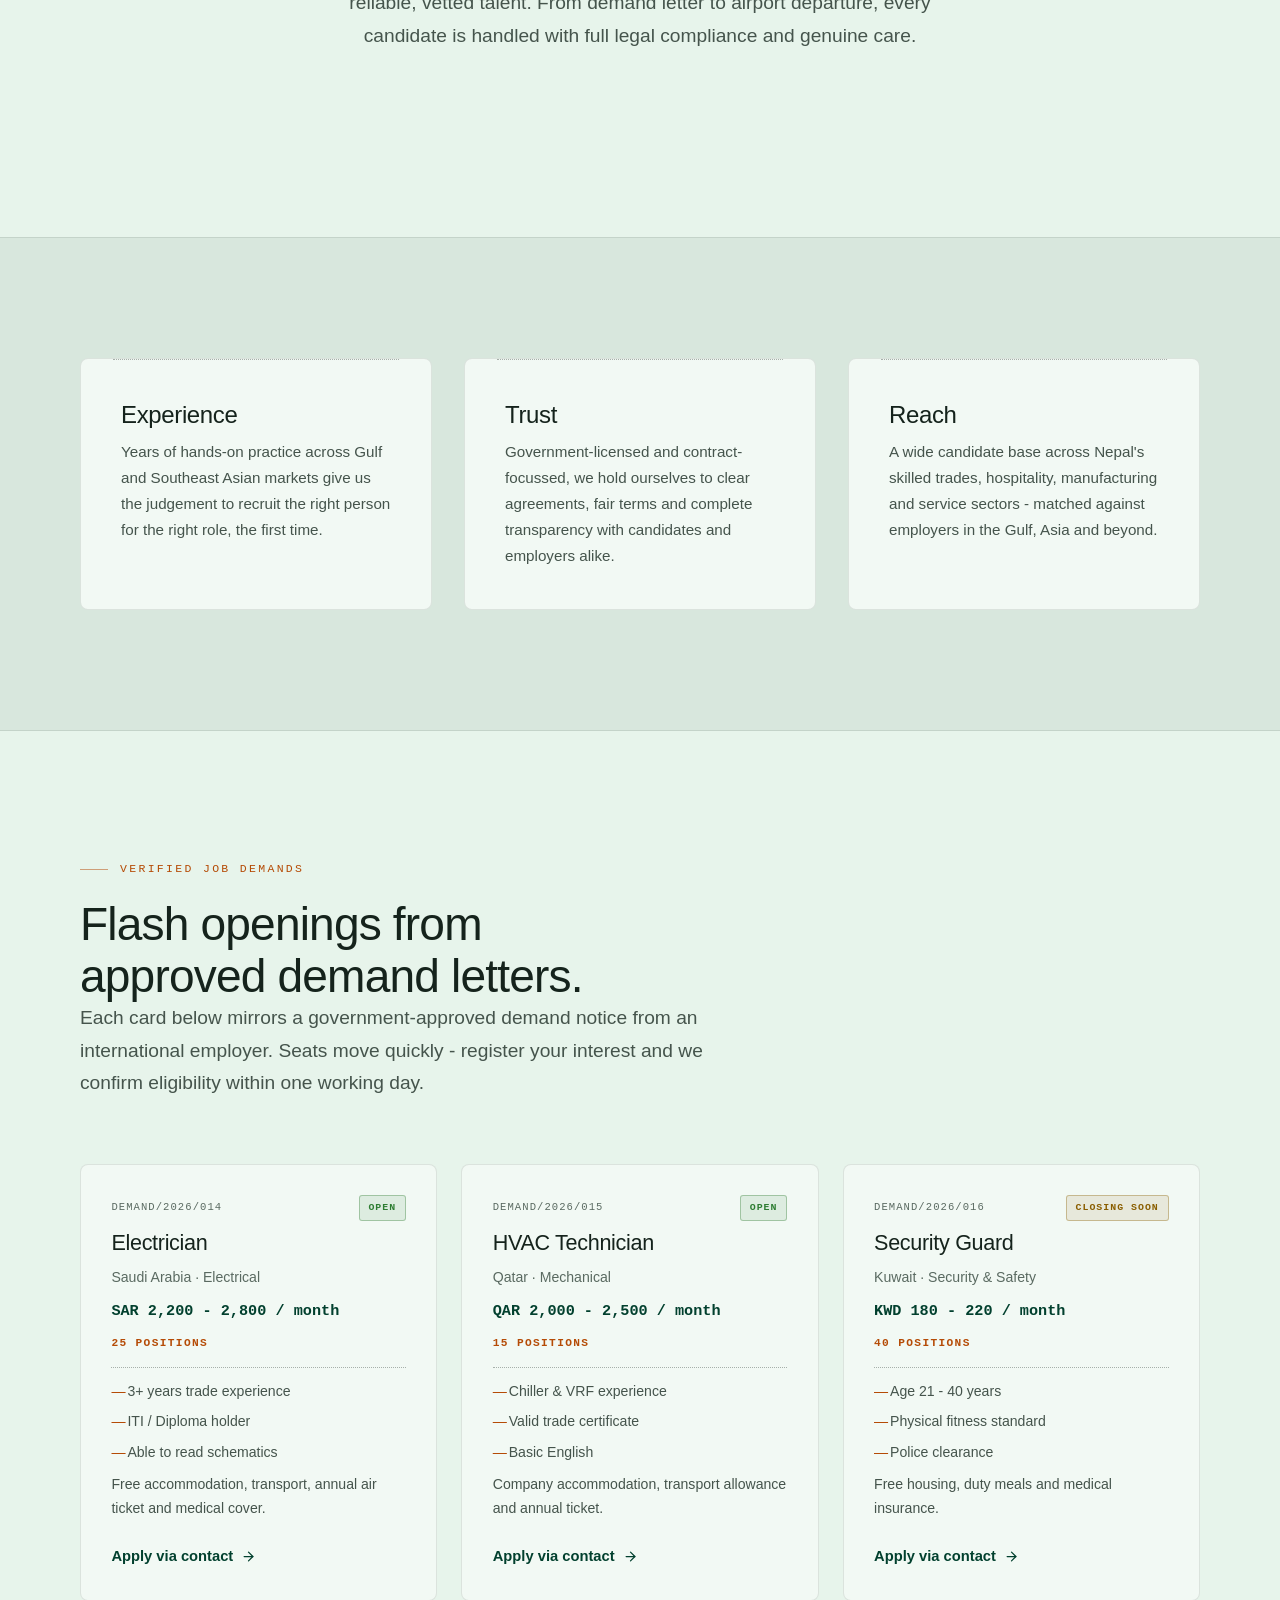
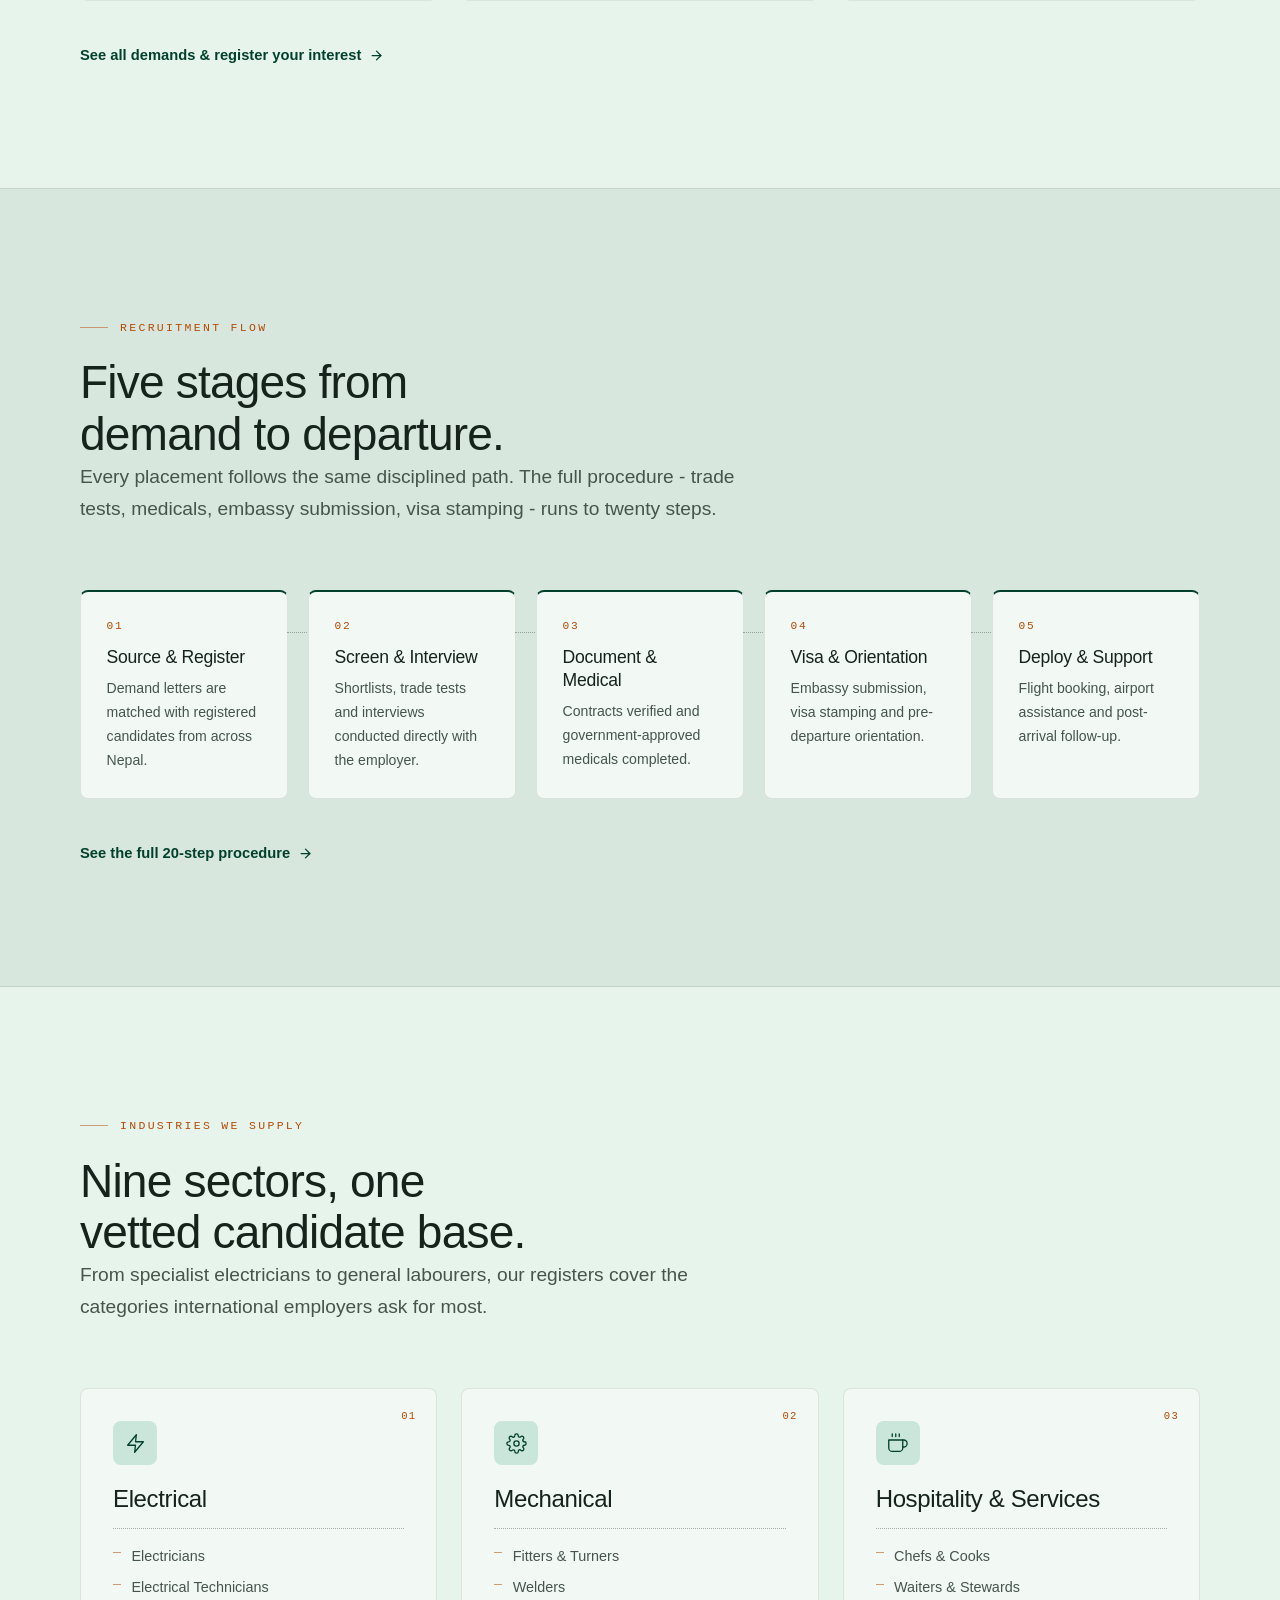
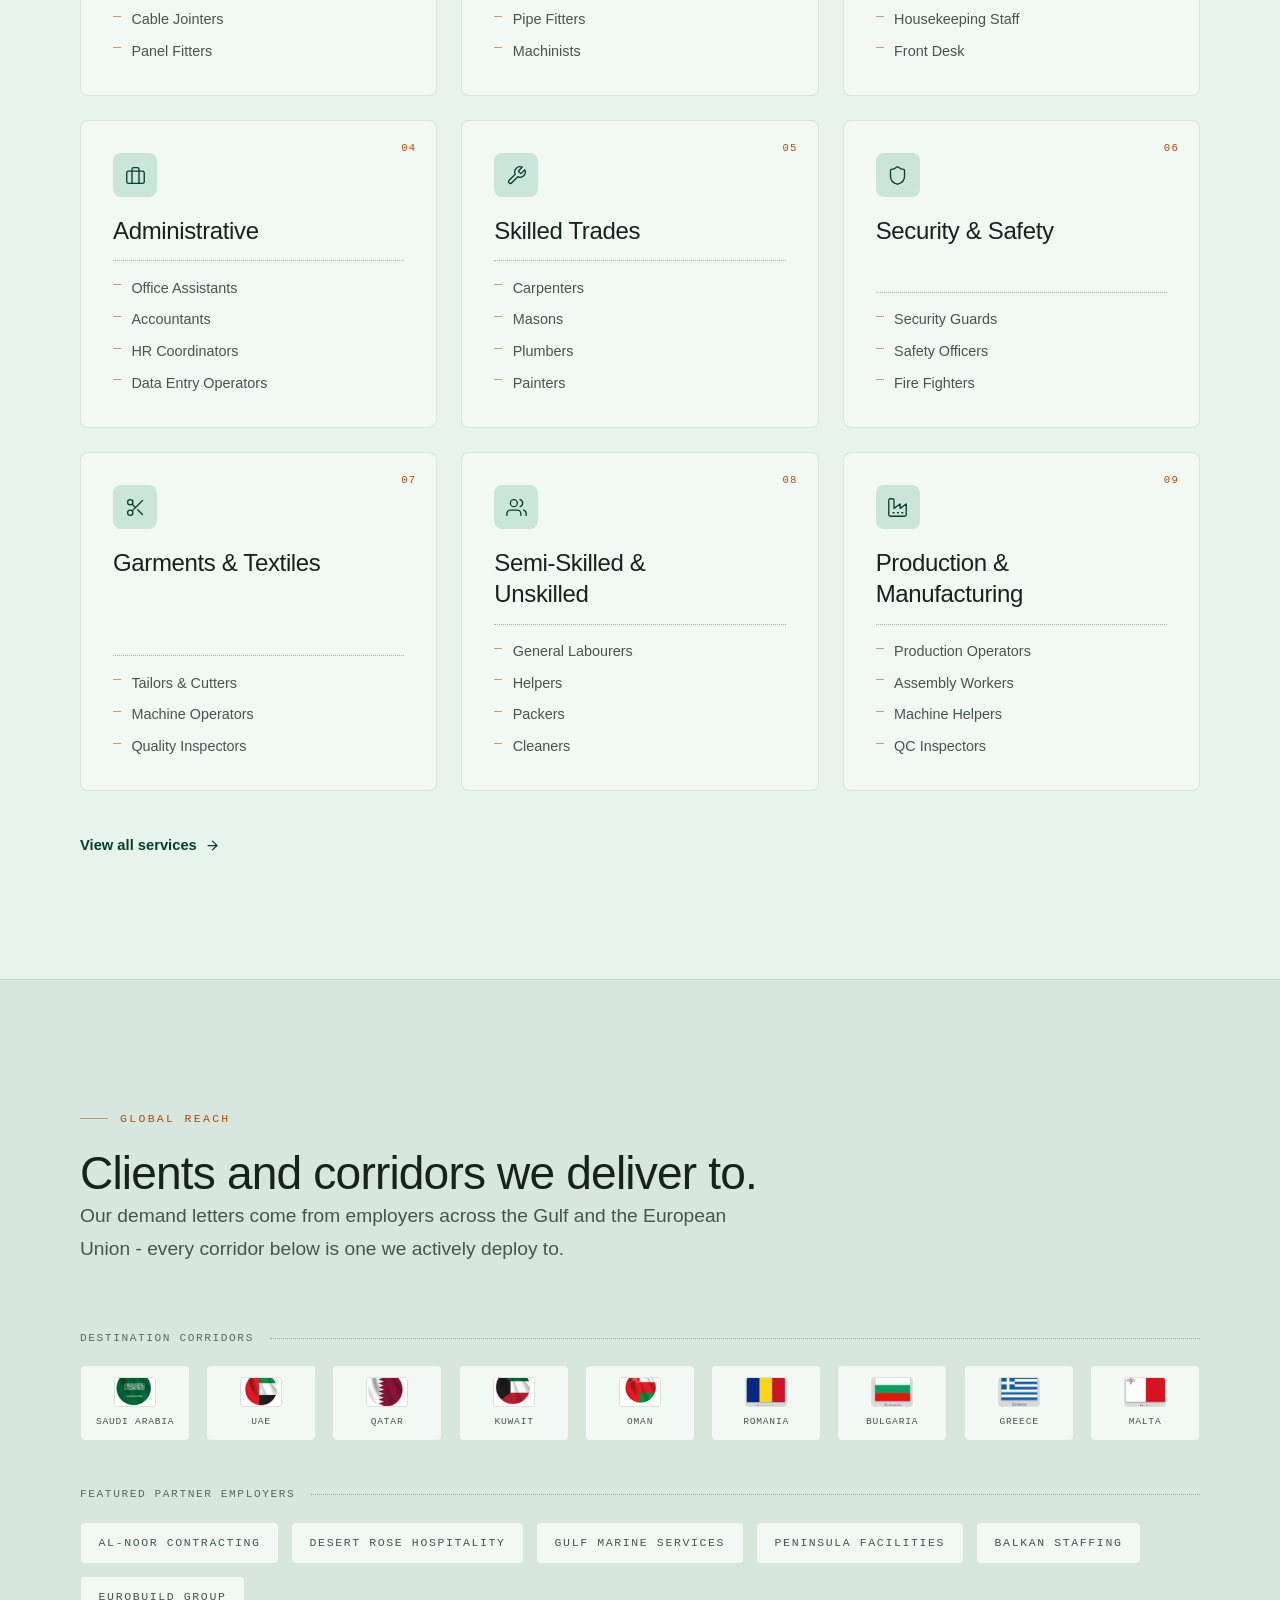
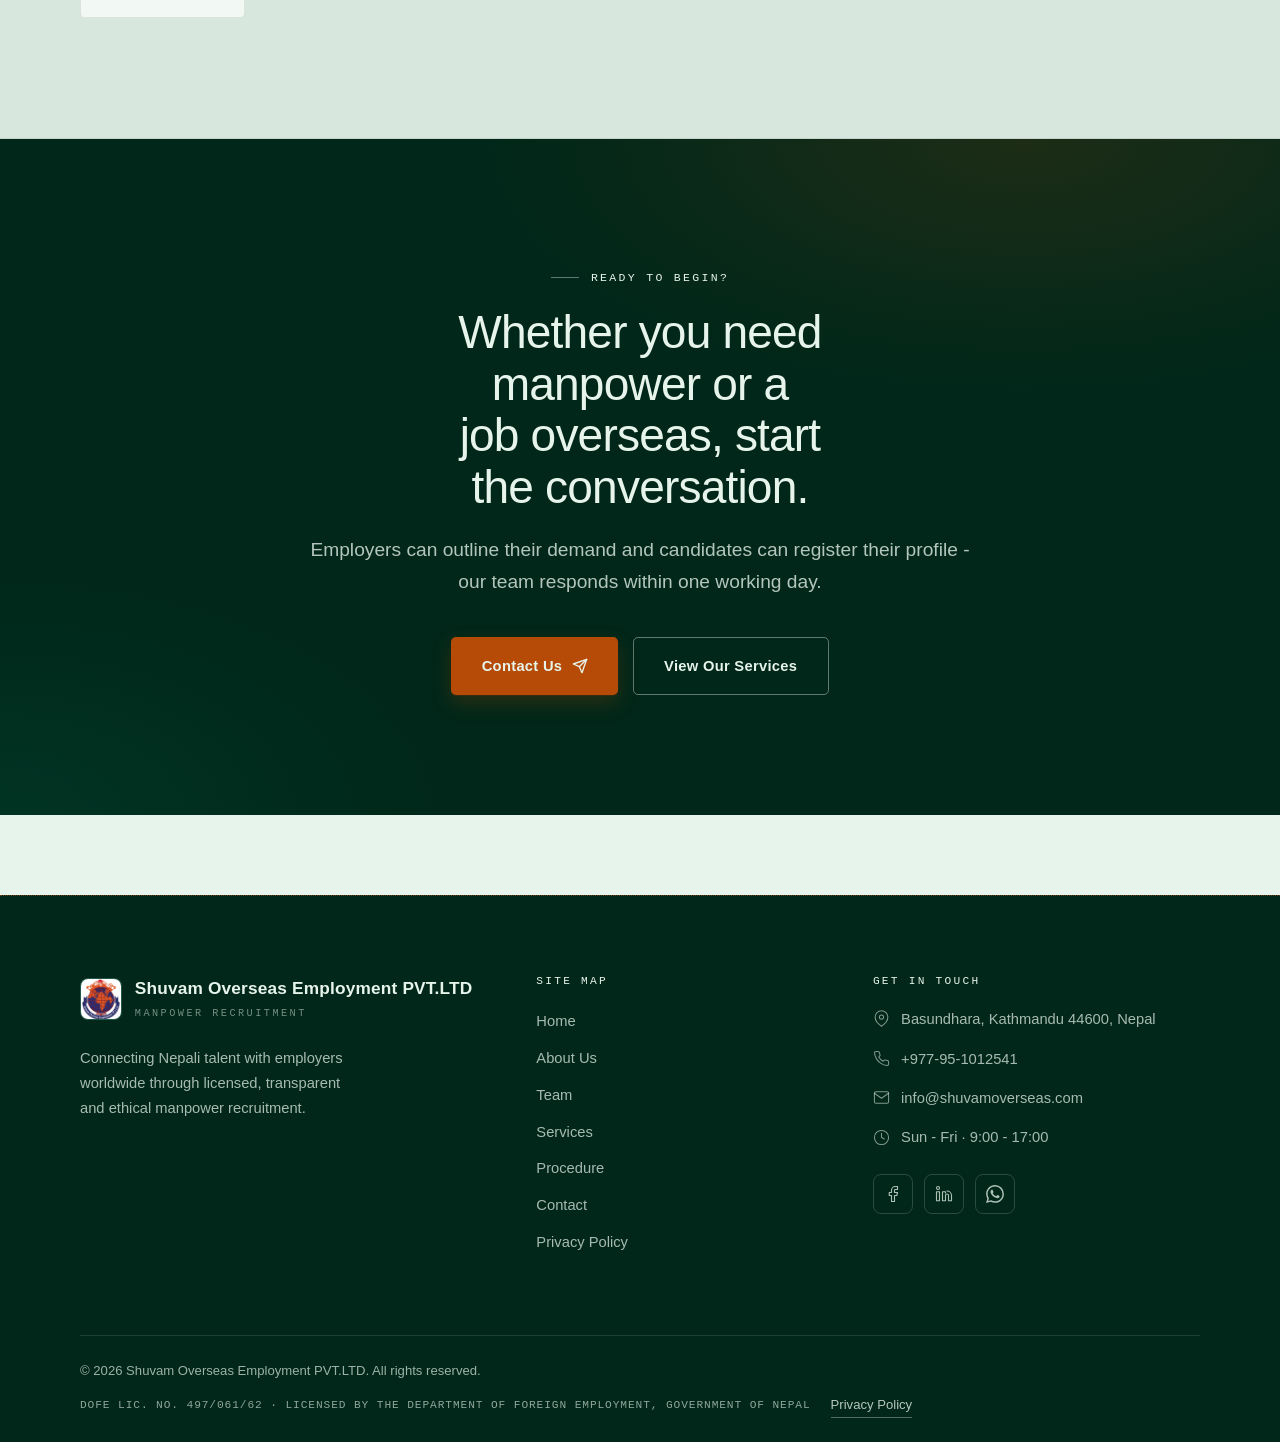
==== commit e32873e1: "Add files via upload" ====
--- a/over/index.html
+++ b/over/index.html
@@ -1,266 +1,541 @@
-<!DOCTYPE html>
-<html lang="en">
-<head>
-  <meta charset="UTF-8" />
-  <meta name="viewport" content="width=device-width, initial-scale=1.0" />
-  <title>Shuvam Overseas - Connecting Nepali Talent with Global Opportunity</title>
-  <meta name="description" content="Shuvam Overseas is a licensed manpower recruitment agency connecting skilled and semi-skilled Nepali workers with employers around the world." />
-  <meta property="og:site_name" content="Shuvam Overseas" />
-  <meta property="og:type" content="website" />
-  <meta property="og:title" content="Shuvam Overseas - Connecting Nepali Talent with Global Opportunity" />
-  <meta property="og:description" content="Shuvam Overseas is a licensed manpower recruitment agency connecting skilled and semi-skilled Nepali workers with employers around the world." />
-  <meta name="twitter:card" content="summary" />
-  <meta name="twitter:title" content="Shuvam Overseas - Connecting Nepali Talent with Global Opportunity" />
-  <meta name="twitter:description" content="Shuvam Overseas is a licensed manpower recruitment agency connecting skilled and semi-skilled Nepali workers with employers around the world." />
-
-  <!-- Flag JS availability so reveal/entrance styles only apply when JS runs -->
-  <script src="js/flag.js"></script>
-
-  <!-- Security hardening (server headers should also set these - see .htaccess / _headers) -->
-  <meta http-equiv="Content-Security-Policy" content="default-src 'self'; script-src 'self'; style-src 'self' 'unsafe-inline' https://fonts.googleapis.com; font-src 'self' https://fonts.gstatic.com data:; img-src 'self' data:; connect-src 'self'; frame-ancestors 'none'; base-uri 'self'; form-action 'self'" />
-  <meta http-equiv="X-Content-Type-Options" content="nosniff" />
-  <meta http-equiv="X-Frame-Options" content="DENY" />
-  <meta name="referrer" content="strict-origin-when-cross-origin" />
-
-
-  <!-- Typography: Bricolage Grotesque (display headings) + Chivo Mono (ledger) + Public Sans (body) -->
-  <link rel="preconnect" href="https://fonts.googleapis.com" />
-  <link rel="preconnect" href="https://fonts.gstatic.com" crossorigin />
-  <link href="https://fonts.googleapis.com/css2?family=Bricolage+Grotesque:opsz,wght@12..96,500;12..96,600;12..96,700&family=Chivo+Mono:wght@400;500;600&family=Public+Sans:wght@400;500;600;700&display=swap" rel="stylesheet" />
-
-  <link rel="icon" type="image/png" href="images/logo.png" />
-  <link rel="stylesheet" href="css/style.css" />
-  <link rel="stylesheet" href="css/responsive.css" />
-</head>
-<body>
-
-  <a class="skip-link" href="#main">Skip to content</a>
-
-  <!-- ============================================================
-       Loading overlay - brief logo pulse while the page settles
-       ============================================================ -->
-  <div class="page-loader" aria-hidden="true">
-    <span class="page-loader__mark"><img src="images/logo.png" alt="" /></span>
-  </div>
-
-  <!-- Scroll progress bar (top of viewport) -->
-  <div class="scroll-progress" aria-hidden="true"><span></span></div>
-
-  <!-- ============================================================
-       Header (shared across all pages)
-       ============================================================ -->
-  <header class="header">
-    <div class="container header__inner">
-      <a class="brand" href="index.html" aria-label="Shuvam Overseas - home">
-        <span class="brand__mark"><img src="images/logo.png" alt="" width="42" height="42" /></span>
-        <span class="brand__text">
-          <span class="brand__name">Shuvam Overseas</span>
-          <span class="brand__tag">Manpower Recruitment</span>
-        </span>
-      </a>
-
-      <button class="nav__toggle" type="button" aria-expanded="false" aria-controls="primary-nav" aria-label="Open menu">
-        <svg class="nav__toggle__icon" viewBox="0 0 24 24" aria-hidden="true" focusable="false">
-          <line class="nav__toggle__line" x1="4" y1="6" x2="20" y2="6" />
-          <line class="nav__toggle__line" x1="4" y1="12" x2="20" y2="12" />
-          <line class="nav__toggle__line" x1="4" y1="18" x2="20" y2="18" />
-        </svg>
-      </button>
-
-      <nav class="nav" id="primary-nav" aria-label="Primary">
-        <ul class="nav__list">
-          <li><a class="nav__link" href="index.html" aria-current="page">Home</a></li>
-          <li><a class="nav__link" href="about.html">About Us</a></li>
-          <li><a class="nav__link" href="services.html">Services</a></li>
-          <li><a class="nav__link" href="procedure.html">Procedure</a></li>
-          <li><a class="nav__link" href="contact.html">Contact</a></li>
-          <li class="nav__cta"><a class="btn btn--primary" href="contact.html">Get a Quote</a></li>
-        </ul>
-      </nav>
-    </div>
-  </header>
-
-  <main id="main">
-
-    <!-- ============================================================
-         Hero - full-width image, centred overlay text + CTA
-         ============================================================ -->
-    <section class="hero" data-intro>
-      <img class="hero__media" src="images/hero/home.svg" alt="Skilled Nepali professionals at work overseas" fetchpriority="high" />
-      <div class="hero__overlay"></div>
-
-      <div class="hero__inner">
-        <div class="hero__copy">
-          <p class="file-tag">Dossier No. 001 &middot; Manpower Procurement</p>
-          <p class="hero__eyebrow">Licensed Manpower Agency &middot; Nepal</p>
-          <h1 class="display">Connecting Nepali Talent with Global Opportunity</h1>
-          <p class="hero__sub">
-            We source, screen and deploy skilled and semi-skilled manpower for
-            employers worldwide - with transparency, compliance and care at
-            every step of the journey.
-          </p>
-          <div class="hero__actions">
-            <a class="btn btn--on-navy" href="services.html">
-              Explore Our Services
-              <svg xmlns="http://www.w3.org/2000/svg" width="16" height="16" viewBox="0 0 24 24" fill="none" stroke="currentColor" stroke-width="2" stroke-linecap="round" stroke-linejoin="round" aria-hidden="true"><line x1="5" y1="12" x2="19" y2="12"/><polyline points="12 5 19 12 12 19"/></svg>
-            </a>
-            <a class="btn btn--ghost" href="procedure.html">See the Process</a>
-          </div>
-        </div>
-        <img class="stamp hero__stamp" src="images/stamp.svg" alt="Shuvam Overseas official stamp" width="224" height="224" />
-      </div>
-
-    </section>
-
-    <!-- ============================================================
-         Intro
-         ============================================================ -->
-    <section class="section intro">
-      <div class="container">
-        <div class="section__header section__header--center reveal">
-          <p class="eyebrow">Who We Are</p>
-          <h2>Manpower recruitment, done with integrity.</h2>
-          <p class="lede">
-            Shuvam Overseas works as a bridge between Nepali workers seeking
-            dignified employment abroad and employers who need reliable,
-            vetted talent. From demand letter to airport departure, every
-            candidate is handled with full legal compliance and genuine care.
-          </p>
-        </div>
-      </div>
-    </section>
-
-    <!-- ============================================================
-         Highlights - Experience / Trust / Reach
-         ============================================================ -->
-    <section class="section section--soft">
-      <div class="container">
-        <div class="highlights" data-stagger>
-          <article class="highlight">
-            <h3>Experience</h3>
-            <p>
-              Years of hands-on practice across Gulf and Southeast Asian
-              markets give us the judgement to recruit the right person for
-              the right role, the first time.
-            </p>
-          </article>
-
-          <article class="highlight">
-            <h3>Trust</h3>
-            <p>
-              Government-licensed and contract-focussed, we hold ourselves to
-              clear agreements, fair terms and complete transparency with
-              candidates and employers alike.
-            </p>
-          </article>
-
-          <article class="highlight">
-            <h3>Reach</h3>
-            <p>
-              A wide candidate base across Nepal's skilled trades, hospitality,
-              manufacturing and service sectors - matched against employers in
-              the Gulf, Asia and beyond.
-            </p>
-          </article>
-        </div>
-      </div>
-    </section>
-
-    <!-- ============================================================
-         CTA band
-         ============================================================ -->
-    <section class="section cta-band section--navy">
-      <div class="container">
-        <div class="reveal">
-          <p class="eyebrow">Ready to begin?</p>
-          <h2>Whether you need manpower or a job overseas, start the conversation.</h2>
-          <p class="lede">
-            Employers can outline their demand and candidates can register their
-            profile - our team responds within one working day.
-          </p>
-          <div class="hero__actions">
-            <a class="btn btn--primary" href="contact.html">
-              Contact Us
-              <svg xmlns="http://www.w3.org/2000/svg" width="16" height="16" viewBox="0 0 24 24" fill="none" stroke="currentColor" stroke-width="2" stroke-linecap="round" stroke-linejoin="round" aria-hidden="true"><line x1="5" y1="12" x2="19" y2="12"/><polyline points="12 5 19 12 12 19"/></svg>
-            </a>
-            <a class="btn btn--ghost" href="services.html">View Our Services</a>
-          </div>
-        </div>
-      </div>
-    </section>
-
-  </main>
-
-  <!-- ============================================================
-       Footer (shared across all pages)
-       ============================================================ -->
-  <footer class="footer">
-    <div class="container">
-      <div class="footer__top">
-        <div class="footer__brand">
-          <a class="brand" href="index.html" aria-label="Shuvam Overseas - home">
-            <span class="brand__mark"><img src="images/logo.png" alt="" width="42" height="42" /></span>
-            <span class="brand__text">
-              <span class="brand__name">Shuvam Overseas</span>
-              <span class="brand__tag">Manpower Recruitment</span>
-            </span>
-          </a>
-          <p class="footer__blurb">
-            Connecting Nepali talent with employers worldwide through
-            licensed, transparent and ethical manpower recruitment.
-          </p>
-        </div>
-
-        <nav aria-label="Footer">
-          <h4>Quick Links</h4>
-          <ul class="footer__links">
-            <li><a href="index.html">Home</a></li>
-            <li><a href="about.html">About Us</a></li>
-            <li><a href="services.html">Services</a></li>
-            <li><a href="procedure.html">Procedure</a></li>
-            <li><a href="contact.html">Contact</a></li>
-          </ul>
-        </nav>
-
-        <div>
-          <h4>Get in Touch</h4>
-          <ul class="footer__contact">
-            <li>
-              <svg xmlns="http://www.w3.org/2000/svg" width="17" height="17" viewBox="0 0 24 24" fill="none" stroke="currentColor" stroke-width="1.5" stroke-linecap="round" stroke-linejoin="round" aria-hidden="true"><path d="M21 10c0 7-9 13-9 13s-9-6-9-13a9 9 0 0 1 18 0z"/><circle cx="12" cy="10" r="3"/></svg>
-              <span>Basundhara, Kathmandu 44600, Nepal</span>
-            </li>
-            <li>
-              <svg xmlns="http://www.w3.org/2000/svg" width="17" height="17" viewBox="0 0 24 24" fill="none" stroke="currentColor" stroke-width="1.5" stroke-linecap="round" stroke-linejoin="round" aria-hidden="true"><path d="M22 16.92v3a2 2 0 0 1-2.18 2 19.79 19.79 0 0 1-8.63-3.07 19.5 19.5 0 0 1-6-6 19.79 19.79 0 0 1-3.07-8.67A2 2 0 0 1 4.11 2h3a2 2 0 0 1 2 1.72 12.84 12.84 0 0 0 .7 2.81 2 2 0 0 1-.45 2.11L8.09 9.91a16 16 0 0 0 6 6l1.27-1.27a2 2 0 0 1 2.11-.45 12.84 12.84 0 0 0 2.81.7A2 2 0 0 1 22 16.92z"/></svg>
-              <a href="tel:+977951012541">+977-95-1012541</a>
-            </li>
-            <li>
-              <svg xmlns="http://www.w3.org/2000/svg" width="17" height="17" viewBox="0 0 24 24" fill="none" stroke="currentColor" stroke-width="1.5" stroke-linecap="round" stroke-linejoin="round" aria-hidden="true"><path d="M4 4h16c1.1 0 2 .9 2 2v12c0 1.1-.9 2-2 2H4c-1.1 0-2-.9-2-2V6c0-1.1.9-2 2-2z"/><polyline points="22,6 12,13 2,6"/></svg>
-              <a href="mailto:info@shuvamoverseas.com">info@shuvamoverseas.com</a>
-            </li>
-          </ul>
-
-          <div class="footer__social">
-            <a href="#" aria-label="Facebook" rel="noopener">
-              <svg xmlns="http://www.w3.org/2000/svg" width="18" height="18" viewBox="0 0 24 24" fill="none" stroke="currentColor" stroke-width="1.5" stroke-linecap="round" stroke-linejoin="round" aria-hidden="true"><path d="M18 2h-3a5 5 0 0 0-5 5v3H7v4h3v8h4v-8h3l1-4h-4V7a1 1 0 0 1 1-1h3z"/></svg>
-            </a>
-            <a href="#" aria-label="LinkedIn" rel="noopener">
-              <svg xmlns="http://www.w3.org/2000/svg" width="18" height="18" viewBox="0 0 24 24" fill="none" stroke="currentColor" stroke-width="1.5" stroke-linecap="round" stroke-linejoin="round" aria-hidden="true"><path d="M16 8a6 6 0 0 1 6 6v7h-4v-7a2 2 0 0 0-2-2 2 2 0 0 0-2 2v7h-4V9h4v1.5"/><rect x="2" y="9" width="4" height="12"/><circle cx="4" cy="4" r="2"/></svg>
-            </a>
-            <a href="https://wa.me/977951012541" target="_blank" rel="noopener" aria-label="WhatsApp">
-              <svg xmlns="http://www.w3.org/2000/svg" width="18" height="18" viewBox="0 0 24 24" fill="currentColor" aria-hidden="true"><path d="M17.472 14.382c-.297-.149-1.758-.867-2.03-.967-.273-.099-.471-.148-.67.15-.197.297-.767.966-.94 1.164-.173.199-.347.223-.644.075-.297-.15-1.255-.463-2.39-1.475-.883-.788-1.48-1.761-1.653-2.059-.173-.297-.018-.458.13-.606.134-.133.298-.347.446-.52.149-.174.198-.298.298-.497.099-.198.05-.371-.025-.52-.075-.149-.669-1.612-.916-2.207-.242-.579-.487-.5-.669-.51-.173-.008-.371-.01-.57-.01-.198 0-.52.074-.792.372-.272.297-1.04 1.016-1.04 2.479 0 1.462 1.065 2.875 1.213 3.074.149.198 2.096 3.2 5.077 4.487.709.306 1.262.489 1.694.625.712.227 1.36.195 1.871.118.571-.085 1.758-.719 2.006-1.413.248-.694.248-1.289.173-1.413-.074-.124-.272-.198-.57-.347m-5.421 7.403h-.004a9.87 9.87 0 0 1-5.031-1.378l-.361-.214-3.741.982.998-3.648-.235-.374a9.86 9.86 0 0 1-1.51-5.26c.001-5.45 4.436-9.884 9.888-9.884 2.64 0 5.122 1.03 6.988 2.898a9.825 9.825 0 0 1 2.893 6.994c-.003 5.45-4.437 9.884-9.885 9.884m8.413-18.297A11.815 11.815 0 0 0 12.05 0C5.495 0 .16 5.335.157 11.892c0 2.096.547 4.142 1.588 5.945L.057 24l6.305-1.654a11.882 11.882 0 0 0 5.683 1.448h.005c6.554 0 11.89-5.335 11.893-11.893a11.821 11.821 0 0 0-3.48-8.413z"/></svg>
-            </a>
-          </div>
-        </div>
-      </div>
-
-      <div class="footer__bottom">
-        <p>&copy; 2026 Shuvam Overseas. All rights reserved.</p>
-        <p class="footer__license">Licensed by the Department of Foreign Employment, Government of Nepal</p>
-      </div>
-    </div>
-  </footer>
-
-  <script src="js/nav.js"></script>
-  <script src="js/animations.js"></script>
-</body>
-</html>
+<!DOCTYPE html>
+<html lang="en">
+<head>
+  <meta charset="UTF-8" />
+  <meta name="viewport" content="width=device-width, initial-scale=1.0" />
+  <title>Shuvam Overseas Employment PVT.LTD - Connecting Nepali Talent with Global Opportunity</title>
+  <meta name="description" content="Shuvam Overseas Employment PVT.LTD is a licensed manpower recruitment agency connecting skilled and semi-skilled Nepali workers with employers around the world." />
+  <meta property="og:site_name" content="Shuvam Overseas Employment PVT.LTD" />
+  <meta property="og:type" content="website" />
+  <meta property="og:title" content="Shuvam Overseas Employment PVT.LTD - Connecting Nepali Talent with Global Opportunity" />
+  <meta property="og:description" content="Shuvam Overseas Employment PVT.LTD is a licensed manpower recruitment agency connecting skilled and semi-skilled Nepali workers with employers around the world." />
+  <meta name="twitter:card" content="summary" />
+  <meta name="twitter:title" content="Shuvam Overseas Employment PVT.LTD - Connecting Nepali Talent with Global Opportunity" />
+  <meta name="twitter:description" content="Shuvam Overseas Employment PVT.LTD is a licensed manpower recruitment agency connecting skilled and semi-skilled Nepali workers with employers around the world." />
+
+  <!-- Flag JS availability so reveal/entrance styles only apply when JS runs -->
+  <script src="js/flag.js"></script>
+
+  <!-- Security hardening (server headers should also set these - see .htaccess / _headers) -->
+  <meta http-equiv="Content-Security-Policy" content="default-src 'self'; script-src 'self'; style-src 'self' 'unsafe-inline' https://fonts.googleapis.com; font-src 'self' https://fonts.gstatic.com data:; img-src 'self' data:; connect-src 'self'; frame-ancestors 'none'; base-uri 'self'; form-action 'self'" />
+  <meta http-equiv="X-Content-Type-Options" content="nosniff" />
+  <meta http-equiv="X-Frame-Options" content="DENY" />
+  <meta name="referrer" content="strict-origin-when-cross-origin" />
+
+
+  <!-- Typography: Bricolage Grotesque (display headings) + Chivo Mono (ledger) + Public Sans (body) -->
+  <link rel="preconnect" href="https://fonts.googleapis.com" />
+  <link rel="preconnect" href="https://fonts.gstatic.com" crossorigin />
+  <link href="https://fonts.googleapis.com/css2?family=Bricolage+Grotesque:opsz,wght@12..96,500;12..96,600;12..96,700&family=Chivo+Mono:wght@400;500;600&family=Public+Sans:wght@400;500;600;700&display=swap" rel="stylesheet" />
+
+  <link rel="icon" type="image/png" href="images/logo.png" />
+  <link rel="stylesheet" href="css/style.css" />
+  <link rel="stylesheet" href="css/responsive.css" />
+</head>
+<body>
+
+  <a class="skip-link" href="#main">Skip to content</a>
+
+  <!-- ============================================================
+       Loading overlay - brief logo pulse while the page settles
+       ============================================================ -->
+  <div class="page-loader" aria-hidden="true">
+    <span class="page-loader__mark"><img src="images/logo.png" alt="" /></span>
+  </div>
+
+  <!-- Scroll progress bar (top of viewport) -->
+  <div class="scroll-progress" aria-hidden="true"><span></span></div>
+
+  <!-- ============================================================
+       Utility bar - contact info, DoFE license, language & search
+       (scrolls away; the main header below stays sticky)
+       ============================================================ -->
+  <div class="utility">
+    <div class="container utility__inner">
+      <ul class="utility__contact">
+        <li>
+          <svg xmlns="http://www.w3.org/2000/svg" width="13" height="13" viewBox="0 0 24 24" fill="none" stroke="currentColor" stroke-width="1.8" stroke-linecap="round" stroke-linejoin="round" aria-hidden="true"><path d="M22 16.92v3a2 2 0 0 1-2.18 2 19.79 19.79 0 0 1-8.63-3.07 19.5 19.5 0 0 1-6-6 19.79 19.79 0 0 1-3.07-8.67A2 2 0 0 1 4.11 2h3a2 2 0 0 1 2 1.72 12.84 12.84 0 0 0 .7 2.81 2 2 0 0 1-.45 2.11L8.09 9.91a16 16 0 0 0 6 6l1.27-1.27a2 2 0 0 1 2.11-.45 12.84 12.84 0 0 0 2.81.7A2 2 0 0 1 22 16.92z"/></svg>
+          <a href="tel:+977951012541">+977-95-1012541</a>
+        </li>
+        <li class="utility__item--wide">
+          <svg xmlns="http://www.w3.org/2000/svg" width="13" height="13" viewBox="0 0 24 24" fill="none" stroke="currentColor" stroke-width="1.8" stroke-linecap="round" stroke-linejoin="round" aria-hidden="true"><path d="M4 4h16c1.1 0 2 .9 2 2v12c0 1.1-.9 2-2 2H4c-1.1 0-2-.9-2-2V6c0-1.1.9-2 2-2z"/><polyline points="22,6 12,13 2,6"/></svg>
+          <a href="mailto:info@shuvamoverseas.com">info@shuvamoverseas.com</a>
+        </li>
+        <li class="utility__item--wide">
+          <svg xmlns="http://www.w3.org/2000/svg" width="13" height="13" viewBox="0 0 24 24" fill="none" stroke="currentColor" stroke-width="1.8" stroke-linecap="round" stroke-linejoin="round" aria-hidden="true"><path d="M21 10c0 7-9 13-9 13s-9-6-9-13a9 9 0 0 1 18 0z"/><circle cx="12" cy="10" r="3"/></svg>
+          <span data-i18n="util.addr">Basundhara, Kathmandu</span>
+        </li>
+      </ul>
+
+      <div class="utility__tools">
+        <span class="utility__license">
+          <span data-i18n="util.license">DoFE License</span>
+          <b class="utility__license-no">497/061/62</b>
+        </span>
+        <div class="lang" role="group" aria-label="Language" data-i18n-aria="util.langGroup">
+          <button class="lang__btn is-active" type="button" data-set-lang="en" aria-pressed="true" lang="en">EN</button>
+          <button class="lang__btn" type="button" data-set-lang="ne" aria-pressed="false" lang="ne">नेपाली</button>
+        </div>
+        <button class="utility__search" type="button" data-search-open aria-label="Search" data-i18n-aria="search.open">
+          <svg xmlns="http://www.w3.org/2000/svg" width="15" height="15" viewBox="0 0 24 24" fill="none" stroke="currentColor" stroke-width="2" stroke-linecap="round" stroke-linejoin="round" aria-hidden="true"><circle cx="11" cy="11" r="8"/><line x1="21" y1="21" x2="16.65" y2="16.65"/></svg>
+        </button>
+      </div>
+    </div>
+  </div>
+
+  <!-- ============================================================
+       Header (shared across all pages)
+       ============================================================ -->
+  <header class="header">
+    <div class="container header__inner">
+      <a class="brand" href="index.html" aria-label="Shuvam Overseas Employment PVT.LTD - home">
+        <span class="brand__mark"><img src="images/logo.png" alt="" width="42" height="42" /></span>
+        <span class="brand__text">
+          <span class="brand__name">Shuvam Overseas Employment PVT.LTD</span>
+          <span class="brand__tag">Manpower Recruitment</span>
+        </span>
+      </a>
+
+      <button class="nav__toggle" type="button" aria-expanded="false" aria-controls="primary-nav" aria-label="Open menu">
+        <svg class="nav__toggle__icon" viewBox="0 0 24 24" aria-hidden="true" focusable="false">
+          <line class="nav__toggle__line" x1="4" y1="6" x2="20" y2="6" />
+          <line class="nav__toggle__line" x1="4" y1="12" x2="20" y2="12" />
+          <line class="nav__toggle__line" x1="4" y1="18" x2="20" y2="18" />
+        </svg>
+      </button>
+
+      <nav class="nav" id="primary-nav" aria-label="Primary">
+        <ul class="nav__list">
+          <li><a class="nav__link" href="index.html" aria-current="page" data-i18n="nav.home">Home</a></li>
+          <li><a class="nav__link" href="about.html" data-i18n="nav.about">About Us</a></li>
+          <li><a class="nav__link" href="team.html" data-i18n="nav.team">Team</a></li>
+          <li><a class="nav__link" href="services.html" data-i18n="nav.services">Services</a></li>
+          <li><a class="nav__link" href="procedure.html" data-i18n="nav.procedure">Procedure</a></li>
+          <li><a class="nav__link" href="contact.html" data-i18n="nav.contact">Contact</a></li>
+          <li class="nav__cta"><a class="btn btn--primary" href="contact.html" data-i18n="nav.quote">Get a Quote</a></li>
+        </ul>
+      </nav>
+    </div>
+  </header>
+
+  <main id="main">
+
+    <!-- ============================================================
+         Hero - full-width image, centred overlay text + CTA
+         ============================================================ -->
+    <section class="hero" data-intro>
+      <img class="hero__media" src="images/hero/home.svg" alt="Skilled Nepali professionals at work overseas" fetchpriority="high" />
+      <div class="hero__overlay"></div>
+
+      <div class="hero__inner">
+        <div class="hero__copy">
+          <p class="file-tag" data-i18n="home.fileTag">Dossier No. 001 &middot; Manpower Procurement</p>
+          <p class="hero__eyebrow" data-i18n="home.eyebrow">Licensed Manpower Agency &middot; Nepal</p>
+          <h1 class="display" data-i18n="home.h1">Connecting Nepali Talent with Global Opportunity</h1>
+          <p class="hero__sub" data-i18n="home.sub">
+            We source, screen and deploy skilled and semi-skilled manpower for
+            employers worldwide - with transparency, compliance and care at
+            every step of the journey.
+          </p>
+          <div class="hero__actions">
+            <a class="btn btn--on-navy" href="services.html">
+              <span data-i18n="home.btnServices">Explore Our Services</span>
+              <svg xmlns="http://www.w3.org/2000/svg" width="16" height="16" viewBox="0 0 24 24" fill="none" stroke="currentColor" stroke-width="2" stroke-linecap="round" stroke-linejoin="round" aria-hidden="true"><line x1="5" y1="12" x2="19" y2="12"/><polyline points="12 5 19 12 12 19"/></svg>
+            </a>
+            <a class="btn btn--ghost" href="procedure.html" data-i18n="home.btnProcess">See the Process</a>
+          </div>
+        </div>
+        <img class="stamp hero__stamp" src="images/stamp.svg" alt="Shuvam Overseas Employment PVT.LTD official stamp" width="224" height="224" />
+      </div>
+
+    </section>
+
+    <!-- ============================================================
+         Key stats counter - credentials strip under the hero
+         ============================================================ -->
+    <section class="section section--soft stats-section" aria-label="Key statistics">
+      <div class="container">
+        <div class="stats" data-stagger>
+          <div class="stat">
+            <span class="stat__num" data-count="4500" data-suffix="+">4,500+</span>
+            <span class="stat__label" data-i18n="stat.workers">Workers Deployed</span>
+          </div>
+          <div class="stat">
+            <span class="stat__num" data-count="18" data-suffix="+">18+</span>
+            <span class="stat__label" data-i18n="stat.partners">Global Partners</span>
+          </div>
+          <div class="stat">
+            <span class="stat__num" data-count="9">9</span>
+            <span class="stat__label" data-i18n="stat.countries">Destination Countries</span>
+          </div>
+          <div class="stat">
+            <span class="stat__num" data-count="9">9</span>
+            <span class="stat__label" data-i18n="stat.sectors">Hiring Sectors</span>
+          </div>
+        </div>
+        <p class="stats__license reveal">
+          <b data-i18n="stats.licenseNo">DoFE License No. 497/061/62</b>
+          <span aria-hidden="true"> &middot; </span>
+          <span data-i18n="stats.licensed">Department of Foreign Employment, Government of Nepal</span>
+        </p>
+      </div>
+    </section>
+
+    <!-- ============================================================
+         Intro - company introduction & credentials
+         ============================================================ -->
+    <section class="section intro">
+      <div class="container">
+        <div class="section__header section__header--center reveal">
+          <p class="eyebrow" data-i18n="who.eyebrow">Who We Are</p>
+          <h2 data-i18n="who.h2">Manpower recruitment, done with integrity.</h2>
+          <p class="lede" data-i18n="who.lede">
+            Shuvam Overseas Employment PVT.LTD works as a bridge between Nepali workers seeking
+            dignified employment abroad and employers who need reliable,
+            vetted talent. From demand letter to airport departure, every
+            candidate is handled with full legal compliance and genuine care.
+          </p>
+        </div>
+      </div>
+    </section>
+
+    <!-- ============================================================
+         Highlights - Experience / Trust / Reach
+         ============================================================ -->
+    <section class="section section--soft">
+      <div class="container">
+        <div class="highlights" data-stagger>
+          <article class="highlight">
+            <h3 data-i18n="hl.exp.title">Experience</h3>
+            <p data-i18n="hl.exp.desc">
+              Years of hands-on practice across Gulf and Southeast Asian
+              markets give us the judgement to recruit the right person for
+              the right role, the first time.
+            </p>
+          </article>
+
+          <article class="highlight">
+            <h3 data-i18n="hl.trust.title">Trust</h3>
+            <p data-i18n="hl.trust.desc">
+              Government-licensed and contract-focussed, we hold ourselves to
+              clear agreements, fair terms and complete transparency with
+              candidates and employers alike.
+            </p>
+          </article>
+
+          <article class="highlight">
+            <h3 data-i18n="hl.reach.title">Reach</h3>
+            <p data-i18n="hl.reach.desc">
+              A wide candidate base across Nepal's skilled trades, hospitality,
+              manufacturing and service sectors - matched against employers in
+              the Gulf, Asia and beyond.
+            </p>
+          </article>
+        </div>
+      </div>
+    </section>
+
+    <!-- ============================================================
+         Verified job demands - flash openings grid (rendered from JS)
+         ============================================================ -->
+    <section class="section" id="vacancies">
+      <div class="container">
+        <div class="section__header reveal">
+          <p class="eyebrow" data-i18n="vac.eyebrow">Verified Job Demands</p>
+          <h2 data-i18n="vac.h2">Flash openings from approved demand letters.</h2>
+          <p class="lede" data-i18n="vac.lede">
+            Each card below mirrors a government-approved demand notice from an
+            international employer. Seats move quickly - register your interest
+            and we confirm eligibility within one working day.
+          </p>
+        </div>
+
+        <div class="vacancies-grid" data-cards="vacancies" data-limit="3" data-stagger>
+          <!-- 3 vacancy cards injected here by js/steps-data.js -->
+        </div>
+
+        <p class="section__more reveal">
+          <a class="link" href="contact.html">
+            <span data-i18n="vac.more">See all demands &amp; register your interest</span>
+            <svg xmlns="http://www.w3.org/2000/svg" width="15" height="15" viewBox="0 0 24 24" fill="none" stroke="currentColor" stroke-width="2" stroke-linecap="round" stroke-linejoin="round" aria-hidden="true"><line x1="5" y1="12" x2="19" y2="12"/><polyline points="12 5 19 12 12 19"/></svg>
+          </a>
+        </p>
+      </div>
+    </section>
+
+    <!-- ============================================================
+         Step-by-step recruitment flow - 5-stage preview
+         ============================================================ -->
+    <section class="section section--soft" id="flow">
+      <div class="container">
+        <div class="section__header reveal">
+          <p class="eyebrow" data-i18n="flow.eyebrow">Recruitment Flow</p>
+          <h2 data-i18n="flow.h2">Five stages from demand to departure.</h2>
+          <p class="lede" data-i18n="flow.lede">
+            Every placement follows the same disciplined path. The full
+            procedure - trade tests, medicals, embassy submission, visa
+            stamping - runs to twenty steps.
+          </p>
+        </div>
+
+        <ol class="flow" data-stagger>
+          <li class="flow__stage reveal">
+            <span class="flow__num" aria-hidden="true">01</span>
+            <h3 data-i18n="flow.1.t">Source &amp; Register</h3>
+            <p data-i18n="flow.1.d">Demand letters are matched with registered candidates from across Nepal.</p>
+          </li>
+          <li class="flow__stage reveal">
+            <span class="flow__num" aria-hidden="true">02</span>
+            <h3 data-i18n="flow.2.t">Screen &amp; Interview</h3>
+            <p data-i18n="flow.2.d">Shortlists, trade tests and interviews conducted directly with the employer.</p>
+          </li>
+          <li class="flow__stage reveal">
+            <span class="flow__num" aria-hidden="true">03</span>
+            <h3 data-i18n="flow.3.t">Document &amp; Medical</h3>
+            <p data-i18n="flow.3.d">Contracts verified and government-approved medicals completed.</p>
+          </li>
+          <li class="flow__stage reveal">
+            <span class="flow__num" aria-hidden="true">04</span>
+            <h3 data-i18n="flow.4.t">Visa &amp; Orientation</h3>
+            <p data-i18n="flow.4.d">Embassy submission, visa stamping and pre-departure orientation.</p>
+          </li>
+          <li class="flow__stage reveal">
+            <span class="flow__num" aria-hidden="true">05</span>
+            <h3 data-i18n="flow.5.t">Deploy &amp; Support</h3>
+            <p data-i18n="flow.5.d">Flight booking, airport assistance and post-arrival follow-up.</p>
+          </li>
+        </ol>
+
+        <p class="section__more reveal">
+          <a class="link" href="procedure.html">
+            <span data-i18n="flow.full">See the full 20-step procedure</span>
+            <svg xmlns="http://www.w3.org/2000/svg" width="15" height="15" viewBox="0 0 24 24" fill="none" stroke="currentColor" stroke-width="2" stroke-linecap="round" stroke-linejoin="round" aria-hidden="true"><line x1="5" y1="12" x2="19" y2="12"/><polyline points="12 5 19 12 12 19"/></svg>
+          </a>
+        </p>
+      </div>
+    </section>
+
+    <!-- ============================================================
+         Industry / sector categories wall (rendered from JS)
+         ============================================================ -->
+    <section class="section" id="industries">
+      <div class="container">
+        <div class="section__header reveal">
+          <p class="eyebrow" data-i18n="ind.eyebrow">Industries We Supply</p>
+          <h2 data-i18n="ind.h2">Nine sectors, one vetted candidate base.</h2>
+          <p class="lede" data-i18n="ind.lede">
+            From specialist electricians to general labourers, our registers
+            cover the categories international employers ask for most.
+          </p>
+        </div>
+
+        <div class="sectors-grid" data-cards="sectors" data-stagger>
+          <!-- 9 sector cards injected here by js/steps-data.js -->
+        </div>
+
+        <p class="section__more reveal">
+          <a class="link" href="services.html">
+            <span data-i18n="ind.link">View all services</span>
+            <svg xmlns="http://www.w3.org/2000/svg" width="15" height="15" viewBox="0 0 24 24" fill="none" stroke="currentColor" stroke-width="2" stroke-linecap="round" stroke-linejoin="round" aria-hidden="true"><line x1="5" y1="12" x2="19" y2="12"/><polyline points="12 5 19 12 12 19"/></svg>
+          </a>
+        </p>
+      </div>
+    </section>
+
+    <!-- ============================================================
+         Global clients & partners - destination flags + partner marks
+         ============================================================ -->
+    <section class="section section--soft" id="partners">
+      <div class="container">
+        <div class="section__header reveal">
+          <p class="eyebrow" data-i18n="part.eyebrow">Global Reach</p>
+          <h2 data-i18n="part.h2">Clients and corridors we deliver to.</h2>
+          <p class="lede" data-i18n="part.lede">
+            Our demand letters come from employers across the Gulf and the
+            European Union - every corridor below is one we actively deploy to.
+          </p>
+        </div>
+
+        <p class="partners__label reveal" data-i18n="part.labelCorridors">Destination Corridors</p>
+        <ul class="flag-strip" data-stagger>
+          <li class="flag-chip reveal">
+            <span class="flag-chip__flag"><img src="images/Country/saudi.png" alt="" loading="lazy" width="64" height="64" /></span>
+            <span class="flag-chip__name" data-i18n="country.saudi">Saudi Arabia</span>
+          </li>
+          <li class="flag-chip reveal">
+            <span class="flag-chip__flag"><img src="images/Country/uae.png" alt="" loading="lazy" width="64" height="64" /></span>
+            <span class="flag-chip__name" data-i18n="country.uae">UAE</span>
+          </li>
+          <li class="flag-chip reveal">
+            <span class="flag-chip__flag"><img src="images/Country/qatar.png" alt="" loading="lazy" width="64" height="64" /></span>
+            <span class="flag-chip__name" data-i18n="country.qatar">Qatar</span>
+          </li>
+          <li class="flag-chip reveal">
+            <span class="flag-chip__flag"><img src="images/Country/kuwait.png" alt="" loading="lazy" width="64" height="64" /></span>
+            <span class="flag-chip__name" data-i18n="country.kuwait">Kuwait</span>
+          </li>
+          <li class="flag-chip reveal">
+            <span class="flag-chip__flag"><img src="images/Country/oman.png" alt="" loading="lazy" width="64" height="64" /></span>
+            <span class="flag-chip__name" data-i18n="country.oman">Oman</span>
+          </li>
+          <li class="flag-chip reveal">
+            <span class="flag-chip__flag"><img src="images/EU/romania.png" alt="" loading="lazy" width="64" height="64" /></span>
+            <span class="flag-chip__name" data-i18n="country.romania">Romania</span>
+          </li>
+          <li class="flag-chip reveal">
+            <span class="flag-chip__flag"><img src="images/EU/bulgaria.png" alt="" loading="lazy" width="64" height="64" /></span>
+            <span class="flag-chip__name" data-i18n="country.bulgaria">Bulgaria</span>
+          </li>
+          <li class="flag-chip reveal">
+            <span class="flag-chip__flag"><img src="images/EU/greece.png" alt="" loading="lazy" width="64" height="64" /></span>
+            <span class="flag-chip__name" data-i18n="country.greece">Greece</span>
+          </li>
+          <li class="flag-chip reveal">
+            <span class="flag-chip__flag"><img src="images/EU/malta.png" alt="" loading="lazy" width="64" height="64" /></span>
+            <span class="flag-chip__name" data-i18n="country.malta">Malta</span>
+          </li>
+        </ul>
+
+        <p class="partners__label partners__label--spaced reveal" data-i18n="part.labelPartners">Featured Partner Employers</p>
+        <!-- Placeholder client marks - replace with real partner logos when available -->
+        <ul class="partner-row" data-stagger>
+          <li class="partner-mark reveal">Al-Noor Contracting</li>
+          <li class="partner-mark reveal">Desert Rose Hospitality</li>
+          <li class="partner-mark reveal">Gulf Marine Services</li>
+          <li class="partner-mark reveal">Peninsula Facilities</li>
+          <li class="partner-mark reveal">Balkan Staffing</li>
+          <li class="partner-mark reveal">EuroBuild Group</li>
+        </ul>
+      </div>
+    </section>
+
+    <!-- ============================================================
+         CTA band
+         ============================================================ -->
+    <section class="section cta-band section--navy">
+      <div class="container">
+        <div class="reveal">
+          <p class="eyebrow" data-i18n="cta.eyebrow">Ready to begin?</p>
+          <h2 data-i18n="cta.h2">Whether you need manpower or a job overseas, start the conversation.</h2>
+          <p class="lede" data-i18n="cta.lede">
+            Employers can outline their demand and candidates can register their
+            profile - our team responds within one working day.
+          </p>
+          <div class="hero__actions">
+            <a class="btn btn--primary" href="contact.html">
+              <span data-i18n="cta.btnContact">Contact Us</span>
+              <svg xmlns="http://www.w3.org/2000/svg" width="16" height="16" viewBox="0 0 24 24" fill="none" stroke="currentColor" stroke-width="2" stroke-linecap="round" stroke-linejoin="round" aria-hidden="true"><line x1="22" y1="2" x2="11" y2="13"/><polygon points="22 2 15 22 11 13 2 9 22 2"/></svg>
+            </a>
+            <a class="btn btn--ghost" href="services.html" data-i18n="cta.btnServices">View Our Services</a>
+          </div>
+        </div>
+      </div>
+    </section>
+
+  </main>
+
+  <!-- ============================================================
+       Site-search dialog (one per page; opened from the utility bar)
+       ============================================================ -->
+  <dialog class="search" id="site-search" aria-label="Site search" data-i18n-aria="search.dialog">
+    <div class="search__panel">
+      <div class="search__bar">
+        <svg class="search__icon" xmlns="http://www.w3.org/2000/svg" width="17" height="17" viewBox="0 0 24 24" fill="none" stroke="currentColor" stroke-width="2" stroke-linecap="round" stroke-linejoin="round" aria-hidden="true"><circle cx="11" cy="11" r="8"/><line x1="21" y1="21" x2="16.65" y2="16.65"/></svg>
+        <input class="search__input" type="search" id="search-input" autocomplete="off" placeholder="Search the site..." data-i18n-ph="search.placeholder" aria-label="Search the site" data-i18n-aria="search.placeholder" />
+        <button class="search__close" type="button" data-search-close aria-label="Close search" data-i18n-aria="search.close">
+          <svg xmlns="http://www.w3.org/2000/svg" width="17" height="17" viewBox="0 0 24 24" fill="none" stroke="currentColor" stroke-width="2" stroke-linecap="round" stroke-linejoin="round" aria-hidden="true"><line x1="18" y1="6" x2="6" y2="18"/><line x1="6" y1="6" x2="18" y2="18"/></svg>
+        </button>
+      </div>
+      <p class="search__hint" data-i18n="search.hint">Try "visa", "salary", "procedure" or a sector name.</p>
+      <p class="search__count" role="status" aria-live="polite"></p>
+      <ul class="search__results"></ul>
+      <p class="search__empty" data-i18n="search.empty">No matches. Try a different keyword.</p>
+    </div>
+  </dialog>
+
+  <!-- ============================================================
+       Footer (shared across all pages)
+       ============================================================ -->
+  <footer class="footer">
+    <div class="container">
+      <div class="footer__top">
+        <div class="footer__brand">
+          <a class="brand" href="index.html" aria-label="Shuvam Overseas Employment PVT.LTD - home">
+            <span class="brand__mark"><img src="images/logo.png" alt="" width="42" height="42" /></span>
+            <span class="brand__text">
+              <span class="brand__name">Shuvam Overseas Employment PVT.LTD</span>
+              <span class="brand__tag">Manpower Recruitment</span>
+            </span>
+          </a>
+          <p class="footer__blurb" data-i18n="footer.blurb">
+            Connecting Nepali talent with employers worldwide through
+            licensed, transparent and ethical manpower recruitment.
+          </p>
+        </div>
+
+        <nav aria-label="Footer">
+          <h4 data-i18n="footer.sitemap">Site Map</h4>
+          <ul class="footer__links">
+            <li><a href="index.html" data-i18n="nav.home">Home</a></li>
+            <li><a href="about.html" data-i18n="nav.about">About Us</a></li>
+            <li><a href="team.html" data-i18n="nav.team">Team</a></li>
+            <li><a href="services.html" data-i18n="nav.services">Services</a></li>
+            <li><a href="procedure.html" data-i18n="nav.procedure">Procedure</a></li>
+            <li><a href="contact.html" data-i18n="nav.contact">Contact</a></li>
+            <li><a href="privacy.html" data-i18n="footer.privacy">Privacy Policy</a></li>
+          </ul>
+        </nav>
+
+        <div>
+          <h4 data-i18n="footer.touch">Get in Touch</h4>
+          <ul class="footer__contact">
+            <li>
+              <svg xmlns="http://www.w3.org/2000/svg" width="17" height="17" viewBox="0 0 24 24" fill="none" stroke="currentColor" stroke-width="1.5" stroke-linecap="round" stroke-linejoin="round" aria-hidden="true"><path d="M21 10c0 7-9 13-9 13s-9-6-9-13a9 9 0 0 1 18 0z"/><circle cx="12" cy="10" r="3"/></svg>
+              <span data-i18n="footer.addr">Basundhara, Kathmandu 44600, Nepal</span>
+            </li>
+            <li>
+              <svg xmlns="http://www.w3.org/2000/svg" width="17" height="17" viewBox="0 0 24 24" fill="none" stroke="currentColor" stroke-width="1.5" stroke-linecap="round" stroke-linejoin="round" aria-hidden="true"><path d="M22 16.92v3a2 2 0 0 1-2.18 2 19.79 19.79 0 0 1-8.63-3.07 19.5 19.5 0 0 1-6-6 19.79 19.79 0 0 1-3.07-8.67A2 2 0 0 1 4.11 2h3a2 2 0 0 1 2 1.72 12.84 12.84 0 0 0 .7 2.81 2 2 0 0 1-.45 2.11L8.09 9.91a16 16 0 0 0 6 6l1.27-1.27a2 2 0 0 1 2.11-.45 12.84 12.84 0 0 0 2.81.7A2 2 0 0 1 22 16.92z"/></svg>
+              <a href="tel:+977951012541">+977-95-1012541</a>
+            </li>
+            <li>
+              <svg xmlns="http://www.w3.org/2000/svg" width="17" height="17" viewBox="0 0 24 24" fill="none" stroke="currentColor" stroke-width="1.5" stroke-linecap="round" stroke-linejoin="round" aria-hidden="true"><path d="M4 4h16c1.1 0 2 .9 2 2v12c0 1.1-.9 2-2 2H4c-1.1 0-2-.9-2-2V6c0-1.1.9-2 2-2z"/><polyline points="22,6 12,13 2,6"/></svg>
+              <a href="mailto:info@shuvamoverseas.com">info@shuvamoverseas.com</a>
+            </li>
+            <li>
+              <svg xmlns="http://www.w3.org/2000/svg" width="17" height="17" viewBox="0 0 24 24" fill="none" stroke="currentColor" stroke-width="1.5" stroke-linecap="round" stroke-linejoin="round" aria-hidden="true"><circle cx="12" cy="12" r="10"/><polyline points="12 6 12 12 16 14"/></svg>
+              <span data-i18n="footer.hours">Sun - Fri &middot; 9:00 - 17:00</span>
+            </li>
+          </ul>
+
+          <div class="footer__social">
+            <a href="#" aria-label="Facebook" rel="noopener">
+              <svg xmlns="http://www.w3.org/2000/svg" width="18" height="18" viewBox="0 0 24 24" fill="none" stroke="currentColor" stroke-width="1.5" stroke-linecap="round" stroke-linejoin="round" aria-hidden="true"><path d="M18 2h-3a5 5 0 0 0-5 5v3H7v4h3v8h4v-8h3l1-4h-4V7a1 1 0 0 1 1-1h3z"/></svg>
+            </a>
+            <a href="#" aria-label="LinkedIn" rel="noopener">
+              <svg xmlns="http://www.w3.org/2000/svg" width="18" height="18" viewBox="0 0 24 24" fill="none" stroke="currentColor" stroke-width="1.5" stroke-linecap="round" stroke-linejoin="round" aria-hidden="true"><path d="M16 8a6 6 0 0 1 6 6v7h-4v-7a2 2 0 0 0-2-2 2 2 0 0 0-2 2v7h-4V9h4v1.5"/><rect x="2" y="9" width="4" height="12"/><circle cx="4" cy="4" r="2"/></svg>
+            </a>
+            <a href="https://wa.me/977951012541" target="_blank" rel="noopener" aria-label="WhatsApp">
+              <svg xmlns="http://www.w3.org/2000/svg" width="18" height="18" viewBox="0 0 24 24" fill="currentColor" aria-hidden="true"><path d="M17.472 14.382c-.297-.149-1.758-.867-2.03-.967-.273-.099-.471-.148-.67.15-.197.297-.767.966-.94 1.164-.173.199-.347.223-.644.075-.297-.15-1.255-.463-2.39-1.475-.883-.788-1.48-1.761-1.653-2.059-.173-.297-.018-.458.13-.606.134-.133.298-.347.446-.52.149-.174.198-.298.298-.497.099-.198.05-.371-.025-.52-.075-.149-.669-1.612-.916-2.207-.242-.579-.487-.5-.669-.51-.173-.008-.371-.01-.57-.01-.198 0-.52.074-.792.372-.272.297-1.04 1.016-1.04 2.479 0 1.462 1.065 2.875 1.213 3.074.149.198 2.096 3.2 5.077 4.487.709.306 1.262.489 1.694.625.712.227 1.36.195 1.871.118.571-.085 1.758-.719 2.006-1.413.248-.694.248-1.289.173-1.413-.074-.124-.272-.198-.57-.347m-5.421 7.403h-.004a9.87 9.87 0 0 1-5.031-1.378l-.361-.214-3.741.982.998-3.648-.235-.374a9.86 9.86 0 0 1-1.51-5.26c.001-5.45 4.436-9.884 9.888-9.884 2.64 0 5.122 1.03 6.988 2.898a9.825 9.825 0 0 1 2.893 6.994c-.003 5.45-4.437 9.884-9.885 9.884m8.413-18.297A11.815 11.815 0 0 0 12.05 0C5.495 0 .16 5.335.157 11.892c0 2.096.547 4.142 1.588 5.945L.057 24l6.305-1.654a11.882 11.882 0 0 0 5.683 1.448h.005c6.554 0 11.89-5.335 11.893-11.893a11.821 11.821 0 0 0-3.48-8.413z"/></svg>
+            </a>
+          </div>
+        </div>
+      </div>
+
+      <div class="footer__bottom">
+        <p data-i18n="footer.copy">&copy; 2026 Shuvam Overseas Employment PVT.LTD. All rights reserved.</p>
+        <div class="footer__legal">
+          <p class="footer__license">DoFE Lic. No. 497/061/62 <span aria-hidden="true">&middot;</span> <span data-i18n="footer.licensed">Licensed by the Department of Foreign Employment, Government of Nepal</span></p>
+          <a class="footer__privacy" href="privacy.html" data-i18n="footer.privacy">Privacy Policy</a>
+        </div>
+      </div>
+    </div>
+  </footer>
+
+  <script src="js/nav.js"></script>
+  <script src="js/steps-data.js"></script>
+  <script src="js/animations.js"></script>
+  <script src="js/lang-data.js"></script>
+  <script src="js/lang.js"></script>
+  <script src="js/search.js"></script>
+</body>
+</html>
--- a/over/css/style.css
+++ b/over/css/style.css
@@ -1,5 +1,5 @@
 /* ==========================================================================
-   Shuvam Overseas - Global Stylesheet
+   Shuvam Overseas Employment PVT.LTD - Global Stylesheet
    "The Employment File" - a passport-office / records-room design system.
    Green-tinted paper + deep passport green + vermilion seal ink. Bricolage
    Grotesque (display), Public Sans (body), Chivo Mono (ledger voice).
@@ -15,7 +15,7 @@
   --surface:      #F2F9F4;   /* cards & panels               */
   --ink:          #15231C;   /* primary text (green ink)     */
   --ink-soft:     #45544C;   /* secondary text               */
-  --ink-faint:    #66766D;   /* captions / meta              */
+  --ink-faint:    #5A6A61;   /* captions / meta (AA on cream) */
   --navy:         #02402E;   /* passport green - structural  */
   --navy-deep:    #002719;   /* dark panels / footer         */
   --navy-tint:    #CAE5D9;   /* green-tinted surfaces        */
@@ -410,7 +410,7 @@
   display: flex;
   align-items: center;
   justify-content: space-between;
-  gap: 1.5rem;
+  gap: clamp(1rem, 2vw, 1.5rem);
   height: 76px;
 }
 
@@ -437,11 +437,12 @@
 
 .brand__name {
   font-family: var(--font-display);
-  font-size: 1.22rem;
+  font-size: clamp(1.05rem, 1.35vw, 1.22rem);
   font-weight: 600;
   letter-spacing: 0.01em;
   color: var(--ink);
   line-height: 1.1;
+  white-space: nowrap;
 }
 
 .brand__tag {
@@ -458,15 +459,16 @@
 .nav__list {
   display: flex;
   align-items: center;
-  gap: 2.1rem;
+  gap: clamp(1.05rem, 1.7vw, 2.1rem);
 }
 
 .nav__link {
   position: relative;
-  font-size: 0.92rem;
+  font-size: clamp(0.86rem, 1vw, 0.92rem);
   font-weight: 500;
   color: var(--ink-soft);
   padding-block: 0.35rem;
+  white-space: nowrap;
   transition: color 200ms var(--ease-out);
 }
 
@@ -500,7 +502,13 @@
 }
 
 .nav__cta {
-  margin-left: 0.5rem;
+  margin-left: clamp(0.2rem, 0.8vw, 0.5rem);
+}
+
+/* Header CTA sits tighter than page buttons so six links + brand keep one row */
+.nav__cta .btn {
+  padding: 0.7rem 1.25rem;
+  font-size: 0.86rem;
 }
 
 /* Hamburger (mobile) - minimalist monochrome icon on a paper button */
@@ -827,6 +835,241 @@
 }
 
 /* ==========================================================================
+   About page - credential stats, document slots, support cards
+   ========================================================================== */
+
+/* 3-up variant of the stats strip (site default is 4-up) */
+.stats--3 {
+  grid-template-columns: repeat(3, 1fr);
+}
+
+.stat__note {
+  display: block;
+  margin-top: 0.55rem;
+  font-size: 0.85rem;
+  line-height: 1.55;
+  color: var(--ink-faint);
+}
+
+/* Dashed document slots awaiting licence/certification scans */
+.img-slot {
+  display: flex;
+  align-items: center;
+  justify-content: center;
+  aspect-ratio: 21 / 9;
+  background-color: var(--surface);
+  border: 1.5px dashed rgba(2, 64, 46, 0.38);
+  border-radius: var(--radius);
+  padding: clamp(1.25rem, 3vw, 2rem);
+  text-align: center;
+}
+
+.img-slot--side {
+  aspect-ratio: 4 / 3;
+}
+
+.img-slot__label {
+  font-family: var(--font-mono);
+  font-size: 0.72rem;
+  letter-spacing: 0.12em;
+  text-transform: uppercase;
+  color: var(--ink-faint);
+  max-width: 36ch;
+  line-height: 1.7;
+}
+
+/* Ledger dash lists - values card & credential facts */
+.highlight__list {
+  list-style: none;
+  display: grid;
+  gap: 0.55rem;
+  margin-top: 0.85rem;
+}
+
+.highlight__list li {
+  position: relative;
+  padding-left: 1.15rem;
+  font-size: 0.95rem;
+  color: var(--ink-soft);
+}
+
+.highlight__list li::before {
+  content: "\2014";
+  position: absolute;
+  left: 0;
+  color: var(--crimson);
+}
+
+/* Crimson tick lists - what we do & support columns */
+.tick-list {
+  list-style: none;
+  display: grid;
+  gap: 0.85rem;
+}
+
+.tick-list li {
+  position: relative;
+  padding-left: 1.7rem;
+  font-size: 0.95rem;
+  color: var(--ink-soft);
+}
+
+.tick-list li::before {
+  content: "\2713";
+  position: absolute;
+  left: 0;
+  top: 0;
+  color: var(--crimson);
+  font-weight: 700;
+}
+
+/* Two support cards: employers | job seekers */
+.support-grid {
+  display: grid;
+  grid-template-columns: repeat(2, 1fr);
+  gap: clamp(1.25rem, 3vw, 2rem);
+}
+
+.support-card__intro {
+  margin-top: -0.1rem;
+  font-family: var(--font-mono);
+  font-size: 0.7rem;
+  letter-spacing: 0.1em;
+  text-transform: uppercase;
+  color: var(--ink-faint);
+}
+
+.support-grid .tick-list {
+  margin-top: 1rem;
+}
+
+/* Credentials split: side slot + facts, stamp below the facts */
+.credentials__split {
+  margin-top: clamp(2rem, 4vw, 3rem);
+}
+
+.credentials__split .img-slot {
+  width: 100%;
+}
+
+.credentials__split h3 {
+  margin-bottom: 0.75rem;
+}
+
+.credentials__stamp {
+  display: block;
+  margin-top: clamp(1.75rem, 4vw, 2.5rem);
+}
+
+/* Founder message - standalone section with a centred About-us style header */
+.founder__portrait {
+  display: block;
+  width: 100%;
+  aspect-ratio: 4 / 5;
+  object-fit: cover;
+  border-radius: var(--radius);
+}
+
+.founder {
+  margin-top: 0;
+  align-items: center;
+}
+
+.founder__copy p:not(.eyebrow):not(.founder__role) {
+  font-size: 0.98rem;
+  color: var(--ink-soft);
+}
+
+.founder__name {
+  color: var(--navy);
+  margin-top: 0.6rem;
+}
+
+.founder__role {
+  font-family: var(--font-mono);
+  font-size: 0.68rem;
+  letter-spacing: 0.12em;
+  text-transform: uppercase;
+  color: var(--crimson);
+  margin: 0.4rem 0 0;
+}
+
+/* Meet The Team - team grid */
+.team-block {
+  margin-top: 0;
+}
+
+.team-block__title {
+  text-align: center;
+  margin-bottom: clamp(1.75rem, 4vw, 2.5rem);
+}
+
+.team-grid {
+  display: grid;
+  grid-template-columns: repeat(4, 1fr);
+  gap: clamp(1rem, 2.5vw, 1.5rem);
+}
+
+.team-card {
+  background: var(--surface);
+  border: 1px solid var(--line);
+  border-radius: var(--radius);
+  padding: clamp(1.5rem, 3vw, 2rem);
+  text-align: center;
+  transition: transform 250ms var(--ease-out), border-color 250ms var(--ease-out),
+              box-shadow 250ms var(--ease-out);
+}
+
+@media (hover: hover) and (pointer: fine) {
+  .team-card:hover {
+    transform: translateY(-4px);
+    border-color: rgba(2, 64, 46, 0.32);
+    box-shadow: var(--shadow-card-hover);
+  }
+}
+
+.team-card__avatar {
+  display: flex;
+  align-items: center;
+  justify-content: center;
+  width: 96px;
+  aspect-ratio: 1;
+  margin: 0 auto 1rem;
+  background: var(--cream-soft);
+  border: 1.5px dashed rgba(2, 64, 46, 0.38);
+  border-radius: 50%;
+  padding: 0.5rem;
+}
+
+.team-card__avatar img {
+  display: block;
+  width: 100%;
+  height: 100%;
+  object-fit: cover;
+  border-radius: 50%;
+}
+
+.team-card__name {
+  font-weight: 600;
+  font-size: 1rem;
+  color: var(--ink);
+}
+
+.team-card__role {
+  margin-top: 0.3rem;
+  font-family: var(--font-mono);
+  font-size: 0.66rem;
+  letter-spacing: 0.1em;
+  text-transform: uppercase;
+  color: var(--ink-faint);
+}
+
+/* Anchor offset under the sticky header */
+#credentials {
+  scroll-margin-top: 96px;
+}
+
+/* ==========================================================================
    Services page
    ========================================================================== */
 
@@ -1778,7 +2021,15 @@
   justify-content: space-between;
   gap: 0.75rem;
   font-size: 0.82rem;
-  color: rgba(231, 244, 235, 0.55);
+  color: rgba(231, 244, 235, 0.68);
+}
+
+.footer__legal {
+  display: flex;
+  flex-wrap: wrap;
+  align-items: center;
+  justify-content: flex-end;
+  gap: 0.6rem 1.25rem;
 }
 
 .footer__license {
@@ -1786,7 +2037,20 @@
   font-size: 0.7rem;
   letter-spacing: 0.08em;
   text-transform: uppercase;
-  color: rgba(231, 244, 235, 0.45);
+  color: rgba(231, 244, 235, 0.62);
+}
+
+.footer__privacy {
+  color: rgba(231, 244, 235, 0.78);
+  border-bottom: 1px solid rgba(231, 244, 235, 0.35);
+  transition: color 200ms var(--ease-out), border-color 200ms var(--ease-out);
+}
+
+@media (hover: hover) and (pointer: fine) {
+  .footer__privacy:hover {
+    color: var(--cream);
+    border-color: var(--cream);
+  }
 }
 
 /* ==========================================================================
@@ -1831,6 +2095,696 @@
 }
 
 /* ==========================================================================
+   Utility bar — contact ledger, license chip, language & search
+   ========================================================================== */
+.utility {
+  background-color: var(--navy-deep);
+  color: rgba(231, 244, 235, 0.78);
+  font-family: var(--font-mono);
+  font-size: 0.72rem;
+  letter-spacing: 0.04em;
+}
+
+.utility__inner {
+  display: flex;
+  align-items: center;
+  justify-content: space-between;
+  gap: 1rem;
+  min-height: 42px;
+  padding-block: 0.35rem;
+}
+
+.utility__contact {
+  display: flex;
+  align-items: center;
+  gap: 1.5rem;
+  flex-wrap: wrap;
+}
+
+.utility__contact li {
+  display: inline-flex;
+  align-items: center;
+  gap: 0.5rem;
+}
+
+.utility__contact svg {
+  color: rgba(231, 244, 235, 0.55);
+  flex-shrink: 0;
+}
+
+.utility__contact a {
+  transition: color 200ms var(--ease-out);
+}
+
+.utility__contact a:hover {
+  color: var(--cream);
+}
+
+.utility__tools {
+  display: flex;
+  align-items: center;
+  gap: 1rem;
+}
+
+.utility__license {
+  display: inline-flex;
+  align-items: center;
+  gap: 0.55rem;
+  text-transform: uppercase;
+  letter-spacing: 0.12em;
+  font-size: 0.66rem;
+  color: rgba(231, 244, 235, 0.6);
+}
+
+.utility__license-no {
+  color: var(--cream);
+  font-weight: 600;
+  padding: 0.15rem 0.5rem;
+  border: 1px solid rgba(181, 75, 6, 0.55);
+  border-radius: 3px;
+  background: rgba(181, 75, 6, 0.18);
+}
+
+.lang {
+  display: inline-flex;
+  border: 1px solid rgba(231, 244, 235, 0.22);
+  border-radius: 4px;
+  overflow: hidden;
+}
+
+.lang__btn {
+  min-width: 40px;
+  min-height: 32px;
+  padding: 0.3rem 0.55rem;
+  font-family: var(--font-mono);
+  font-size: 0.68rem;
+  letter-spacing: 0.06em;
+  color: rgba(231, 244, 235, 0.7);
+  cursor: pointer;
+  transition: background-color 160ms var(--ease-out), color 160ms var(--ease-out);
+}
+
+.lang__btn + .lang__btn {
+  border-left: 1px solid rgba(231, 244, 235, 0.22);
+}
+
+.lang__btn[lang="ne"] {
+  font-family: var(--font-body);
+}
+
+.lang__btn.is-active,
+.lang__btn[aria-pressed="true"] {
+  background: var(--crimson);
+  color: var(--cream);
+}
+
+.utility__search {
+  display: inline-flex;
+  align-items: center;
+  justify-content: center;
+  width: 36px;
+  height: 36px;
+  border-radius: 6px;
+  color: rgba(231, 244, 235, 0.8);
+  border: 1px solid rgba(231, 244, 235, 0.22);
+  cursor: pointer;
+  transition: background-color 160ms var(--ease-out), color 160ms var(--ease-out);
+}
+
+@media (hover: hover) and (pointer: fine) {
+  .utility__search:hover {
+    background: rgba(231, 244, 235, 0.1);
+    color: var(--cream);
+  }
+}
+
+/* ==========================================================================
+   Site-search dialog
+   ========================================================================== */
+.search {
+  border: none;
+  padding: 0;
+  background: transparent;
+  max-width: min(640px, calc(100vw - 2rem));
+  width: 100%;
+  margin-top: 12vh;
+  color: var(--ink);
+}
+
+.search::backdrop {
+  background: rgba(0, 39, 25, 0.55);
+  backdrop-filter: blur(4px);
+}
+
+.search__panel {
+  background: var(--cream);
+  border: 1px solid var(--navy);
+  border-radius: var(--radius);
+  box-shadow: 0 30px 80px rgba(0, 39, 25, 0.35);
+  padding: 1.1rem;
+}
+
+@keyframes search-in {
+  from {
+    opacity: 0;
+    transform: translateY(12px) scale(0.98);
+  }
+}
+
+.search[open] .search__panel {
+  animation: search-in 260ms var(--ease-out);
+}
+
+.search__bar {
+  display: flex;
+  align-items: center;
+  gap: 0.75rem;
+  border-bottom: 1px solid var(--line);
+  padding-bottom: 0.85rem;
+}
+
+.search__icon {
+  color: var(--ink-faint);
+  flex-shrink: 0;
+}
+
+.search__input {
+  flex: 1;
+  border: none;
+  background: transparent;
+  font: inherit;
+  font-size: 1.05rem;
+  color: var(--ink);
+  outline: none;
+  min-height: 36px;
+}
+
+.search__input::placeholder {
+  color: var(--ink-faint);
+}
+
+.search__close {
+  width: 36px;
+  height: 36px;
+  border-radius: 6px;
+  display: inline-flex;
+  align-items: center;
+  justify-content: center;
+  border: 1px solid var(--line);
+  color: var(--ink);
+  cursor: pointer;
+  transition: background-color 160ms var(--ease-out);
+}
+
+@media (hover: hover) and (pointer: fine) {
+  .search__close:hover {
+    background: var(--cream-soft);
+  }
+}
+
+.search__hint {
+  font-family: var(--font-mono);
+  font-size: 0.72rem;
+  letter-spacing: 0.04em;
+  color: var(--ink-faint);
+  margin-top: 0.75rem;
+}
+
+.search__count {
+  font-family: var(--font-mono);
+  font-size: 0.68rem;
+  text-transform: uppercase;
+  letter-spacing: 0.12em;
+  color: var(--crimson);
+  min-height: 1em;
+  margin-top: 0.75rem;
+}
+
+.search__count:empty,
+.search__hint[hidden] {
+  display: none;
+}
+
+.search__results {
+  display: grid;
+  gap: 0.35rem;
+  margin-top: 0.5rem;
+  max-height: 46vh;
+  overflow: auto;
+}
+
+.search__results:empty {
+  margin: 0;
+}
+
+.search-result {
+  display: flex;
+  flex-direction: column;
+  gap: 0.15rem;
+  padding: 0.7rem 0.85rem;
+  border-radius: var(--radius-sm);
+  border: 1px solid transparent;
+  transition: background-color 160ms var(--ease-out), border-color 160ms var(--ease-out);
+}
+
+@media (hover: hover) and (pointer: fine) {
+  .search-result:hover {
+    background: var(--surface);
+    border-color: var(--line);
+  }
+}
+
+.search-result__title {
+  font-weight: 600;
+  font-size: 0.95rem;
+  color: var(--ink);
+}
+
+.search-result__page {
+  font-family: var(--font-mono);
+  font-size: 0.66rem;
+  letter-spacing: 0.1em;
+  text-transform: uppercase;
+  color: var(--ink-faint);
+}
+
+.search__empty {
+  display: none;
+  font-size: 0.9rem;
+  color: var(--ink-faint);
+  margin-top: 0.85rem;
+}
+
+.search__empty.is-visible {
+  display: block;
+}
+
+/* ==========================================================================
+   Stats counter strip
+   ========================================================================== */
+.stats-section {
+  padding-block: clamp(3rem, 6vw, 4.5rem);
+}
+
+.stats {
+  display: grid;
+  grid-template-columns: repeat(4, 1fr);
+  gap: clamp(1.25rem, 3vw, 2rem);
+  text-align: center;
+}
+
+.stat {
+  position: relative;
+  padding: 0.5rem 0.75rem;
+}
+
+.stat + .stat::before {
+  content: "";
+  position: absolute;
+  left: calc(-1 * clamp(1.25rem, 3vw, 2rem) / 2);
+  top: 20%;
+  bottom: 20%;
+  border-left: 1px dotted var(--dotted);
+}
+
+.stat__num {
+  font-family: var(--font-display);
+  font-weight: 600;
+  font-size: clamp(2rem, 4vw, 3rem);
+  color: var(--navy);
+  font-variant-numeric: tabular-nums;
+  line-height: 1.05;
+}
+
+/* Odometer digit columns - built by js/animations.js only when motion is
+   allowed; each column is an overflow-hidden window onto a 0-9 strip that
+   translates to its final digit. Reduced-motion keeps the plain text count. */
+.odo {
+  display: inline-flex;
+  align-items: flex-start;
+}
+
+.odo__col {
+  height: 1.05em;
+  overflow: hidden;
+}
+
+.odo__strip {
+  display: block;
+  transform: translate3d(0, 0, 0);
+  transition: transform 1300ms var(--ease-in-out);
+}
+
+.odo__strip span {
+  display: block;
+  height: 1.05em;
+  line-height: 1.05em;
+  text-align: center;
+}
+
+.odo__sep,
+.odo__suffix {
+  height: 1.05em;
+  line-height: 1.05em;
+}
+
+.stat__label {
+  display: block;
+  margin-top: 0.5rem;
+  font-family: var(--font-mono);
+  font-size: 0.68rem;
+  letter-spacing: 0.12em;
+  text-transform: uppercase;
+  color: var(--ink-soft);
+}
+
+.stats__license {
+  margin-top: clamp(1.75rem, 4vw, 2.5rem);
+  text-align: center;
+  font-family: var(--font-mono);
+  font-size: 0.72rem;
+  letter-spacing: 0.1em;
+  text-transform: uppercase;
+  color: var(--ink-faint);
+}
+
+.stats__license b {
+  color: var(--navy);
+  font-weight: 600;
+}
+
+/* ==========================================================================
+   Verified vacancy flash cards
+   ========================================================================== */
+.vacancies-grid {
+  display: grid;
+  grid-template-columns: repeat(3, 1fr);
+  gap: clamp(1rem, 2.5vw, 1.5rem);
+}
+
+.vacancy {
+  position: relative;
+  background: var(--surface);
+  border: 1px solid var(--line);
+  border-radius: var(--radius);
+  padding: clamp(1.4rem, 2.5vw, 1.9rem);
+  display: flex;
+  flex-direction: column;
+  gap: 0.55rem;
+  transition: transform 320ms var(--ease-out), border-color 320ms var(--ease-out), box-shadow 320ms var(--ease-out);
+}
+
+@media (hover: hover) and (pointer: fine) {
+  .vacancy:hover {
+    transform: translateY(-6px);
+    border-color: rgba(0, 39, 25, 0.35);
+    box-shadow: 0 18px 40px rgba(0, 39, 25, 0.12);
+  }
+}
+
+.vacancy__head {
+  display: flex;
+  justify-content: space-between;
+  align-items: center;
+  gap: 0.75rem;
+}
+
+.vacancy__ref {
+  font-family: var(--font-mono);
+  font-size: 0.66rem;
+  letter-spacing: 0.1em;
+  color: var(--ink-faint);
+}
+
+.vacancy__badge {
+  font-family: var(--font-mono);
+  font-size: 0.62rem;
+  letter-spacing: 0.1em;
+  text-transform: uppercase;
+  padding: 0.2rem 0.55rem;
+  border-radius: 3px;
+  font-weight: 600;
+}
+
+.vacancy__badge--open {
+  color: var(--success);
+  background: rgba(46, 125, 50, 0.1);
+  border: 1px solid rgba(46, 125, 50, 0.35);
+}
+
+.vacancy__badge--closing {
+  color: var(--warning);
+  background: rgba(138, 94, 0, 0.1);
+  border: 1px solid rgba(138, 94, 0, 0.35);
+}
+
+.vacancy__badge--new {
+  color: var(--crimson);
+  background: var(--crimson-tint);
+  border: 1px solid rgba(181, 75, 6, 0.35);
+}
+
+.vacancy h3 {
+  font-size: clamp(1.15rem, 2vw, 1.35rem);
+}
+
+.vacancy__meta {
+  font-size: 0.88rem;
+  color: var(--ink-faint);
+}
+
+.vacancy__salary {
+  font-family: var(--font-mono);
+  font-weight: 600;
+  color: var(--navy);
+  font-size: 0.95rem;
+}
+
+.vacancy__positions {
+  font-family: var(--font-mono);
+  font-size: 0.7rem;
+  letter-spacing: 0.12em;
+  text-transform: uppercase;
+  color: var(--crimson);
+  font-weight: 600;
+}
+
+.vacancy__skills {
+  border-top: 1px dotted var(--dotted);
+  padding-top: 0.75rem;
+  margin-top: 0.35rem;
+  display: grid;
+  gap: 0.4rem;
+  list-style: none;
+}
+
+.vacancy__skills li {
+  font-size: 0.88rem;
+  color: var(--ink-soft);
+  padding-left: 1rem;
+  position: relative;
+}
+
+.vacancy__skills li::before {
+  content: "—";
+  position: absolute;
+  left: 0;
+  color: var(--crimson);
+}
+
+.vacancy__benefits {
+  font-size: 0.88rem;
+  color: var(--ink-soft);
+}
+
+.vacancy .link {
+  margin-top: auto;
+  padding-top: 0.9rem;
+}
+
+/* ==========================================================================
+   Recruitment flow (5 stages)
+   ========================================================================== */
+.flow {
+  display: grid;
+  grid-template-columns: repeat(5, 1fr);
+  gap: clamp(0.85rem, 2vw, 1.25rem);
+}
+
+.flow__stage {
+  position: relative;
+  background: var(--surface);
+  border: 1px solid var(--line);
+  border-top: 2px solid var(--navy);
+  border-radius: var(--radius);
+  padding: clamp(1.2rem, 2vw, 1.6rem);
+}
+
+.flow__stage:not(:last-child)::after {
+  content: "";
+  position: absolute;
+  top: 40px;
+  right: calc(-1 * clamp(0.85rem, 2vw, 1.25rem));
+  width: clamp(0.85rem, 2vw, 1.25rem);
+  border-top: 1px dotted var(--dotted);
+}
+
+.flow__num {
+  font-family: var(--font-mono);
+  font-size: 0.7rem;
+  color: var(--crimson);
+  letter-spacing: 0.14em;
+  display: block;
+  margin-bottom: 0.6rem;
+}
+
+.flow__stage h3 {
+  font-size: clamp(1rem, 1.6vw, 1.1rem);
+  margin-bottom: 0.5rem;
+}
+
+.flow__stage p {
+  font-size: 0.88rem;
+  color: var(--ink-soft);
+}
+
+/* ==========================================================================
+   Destination flags & partner marks
+   ========================================================================== */
+.partners__label {
+  font-family: var(--font-mono);
+  font-size: 0.7rem;
+  letter-spacing: 0.14em;
+  text-transform: uppercase;
+  color: var(--ink-faint);
+  display: flex;
+  align-items: center;
+  gap: 1rem;
+  margin-bottom: 1.1rem;
+}
+
+.partners__label::after {
+  content: "";
+  flex: 1;
+  border-top: 1px dotted var(--dotted);
+}
+
+.partners__label--spaced {
+  margin-top: clamp(2rem, 4vw, 2.75rem);
+}
+
+.flag-strip {
+  display: grid;
+  grid-template-columns: repeat(auto-fit, minmax(92px, 1fr));
+  gap: clamp(0.6rem, 1.5vw, 1rem);
+}
+
+.flag-chip {
+  background: var(--surface);
+  border: 1px solid var(--line);
+  border-radius: var(--radius-sm);
+  padding: 0.7rem 0.5rem;
+  display: flex;
+  flex-direction: column;
+  align-items: center;
+  gap: 0.55rem;
+  text-align: center;
+  transition: transform 320ms var(--ease-out), border-color 320ms var(--ease-out);
+}
+
+@media (hover: hover) and (pointer: fine) {
+  .flag-chip:hover {
+    transform: translateY(-4px);
+    border-color: rgba(0, 39, 25, 0.35);
+  }
+}
+
+.flag-chip__flag {
+  width: 42px;
+  height: 30px;
+  border-radius: 3px;
+  overflow: hidden;
+  border: 1px solid var(--line);
+}
+
+.flag-chip__flag img {
+  width: 100%;
+  height: 100%;
+  object-fit: cover;
+}
+
+.flag-chip__name {
+  font-family: var(--font-mono);
+  font-size: 0.6rem;
+  letter-spacing: 0.08em;
+  text-transform: uppercase;
+  color: var(--ink-soft);
+  line-height: 1.3;
+}
+
+.partner-row {
+  display: flex;
+  flex-wrap: wrap;
+  gap: 0.75rem;
+}
+
+.partner-mark {
+  font-family: var(--font-mono);
+  font-size: 0.72rem;
+  letter-spacing: 0.14em;
+  text-transform: uppercase;
+  color: var(--ink-soft);
+  background: var(--surface);
+  border: 1px solid var(--line);
+  border-radius: var(--radius-sm);
+  padding: 0.65rem 1.1rem;
+  transition: border-color 320ms var(--ease-out), color 320ms var(--ease-out);
+}
+
+@media (hover: hover) and (pointer: fine) {
+  .partner-mark:hover {
+    border-color: rgba(0, 39, 25, 0.4);
+    color: var(--ink);
+  }
+}
+
+/* "View all" row under data grids */
+.section__more {
+  margin-top: clamp(1.75rem, 4vw, 2.5rem);
+}
+
+/* Plain page hero (no photo) */
+.page-hero--plain {
+  background-color: var(--cream-soft);
+}
+
+/* ==========================================================================
+   Privacy policy body
+   ========================================================================== */
+.policy {
+  max-width: 780px;
+  margin-inline: auto;
+  display: grid;
+  gap: clamp(1.75rem, 4vw, 2.5rem);
+}
+
+.policy__block h2 {
+  font-size: clamp(1.25rem, 2.2vw, 1.5rem);
+  margin-bottom: 0.75rem;
+}
+
+.policy__block p {
+  color: var(--ink-soft);
+}
+
+.policy__block a {
+  color: var(--navy);
+  font-weight: 600;
+  text-decoration: underline;
+  text-underline-offset: 3px;
+}
+
+/* ==========================================================================
    Motion & micro-interactions
    --------------------------------------------------------------------------
    Tasteful, restrained additions on top of the scroll-reveal system:
@@ -1850,9 +2804,26 @@
 .brand:focus-visible,
 .footer__social a:focus-visible,
 .footer__links a:focus-visible,
-.footer__contact a:focus-visible {
+.footer__contact a:focus-visible,
+.footer__privacy:focus-visible,
+.utility__contact a:focus-visible,
+.utility__search:focus-visible,
+.lang__btn:focus-visible,
+.search__close:focus-visible,
+.search__input:focus-visible,
+.search__results a:focus-visible,
+.form__input:focus-visible,
+.form__textarea:focus-visible,
+.form__select:focus-visible {
   outline: 2px solid var(--crimson);
   outline-offset: 3px;
+}
+
+/* On the dark utility bar a cream ring reads clearer than vermilion */
+.utility__contact a:focus-visible,
+.utility__search:focus-visible,
+.lang__btn:focus-visible {
+  outline-color: var(--cream);
 }
 
 .btn--primary {
--- a/over/css/responsive.css
+++ b/over/css/responsive.css
@@ -1,280 +1,373 @@
-/* ==========================================================================
-   Shuvam Overseas - Responsive Stylesheet
-   Breakpoints: 1024px (wide tablets), 768px (mobile nav + tablets), 480px.
-   Mobile menu turns on at 768px.
-   ========================================================================== */
-
-/* --------------------------------------------------------------------------
-   1024px - wide tablets: tighten grids from 3 → 2 columns where it helps
-   -------------------------------------------------------------------------- */
-@media (max-width: 1024px) {
-  /* Home hero collapses to a single centred column; the stamp is the first
-     thing to go so the message stays the star on smaller viewports. */
-  .hero__inner {
-    grid-template-columns: 1fr;
-    text-align: center;
-  }
-
-  .hero__copy {
-    max-width: none;
-  }
-
-  .hero__eyebrow {
-    justify-content: center;
-  }
-
-  .hero h1 {
-    margin-inline: auto;
-  }
-
-  .hero__sub {
-    margin-inline: auto;
-  }
-
-  .hero__actions {
-    justify-content: center;
-  }
-
-  .hero .hero__stamp {
-    display: none;
-  }
-
-  .highlights {
-    grid-template-columns: repeat(2, 1fr);
-  }
-
-  .values {
-    grid-template-columns: repeat(2, 1fr);
-  }
-
-  .sectors-grid {
-    grid-template-columns: repeat(2, 1fr);
-  }
-
-  .gulf-grid {
-    grid-template-columns: repeat(3, 1fr);
-  }
-
-  .employer-grid {
-    grid-template-columns: repeat(2, 1fr);
-  }
-
-  .steps--panel {
-    grid-template-columns: repeat(3, 1fr);
-  }
-
-  .footer__top {
-    grid-template-columns: 1fr 1fr;
-  }
-}
-
-/* --------------------------------------------------------------------------
-   768px - mobile menu, single/stacked columns
-   -------------------------------------------------------------------------- */
-@media (max-width: 768px) {
-  /* Header & nav */
-  .header__inner {
-    height: 68px;
-  }
-
-  .nav__toggle {
-    display: inline-flex;
-  }
-
-  .nav {
-    position: absolute;
-    top: 100%;
-    left: 0;
-    right: 0;
-    background-color: var(--cream-soft);
-    border-bottom: 1px solid var(--line);
-    box-shadow: 0 24px 40px rgba(21, 35, 28, 0.10);
-    opacity: 0;
-    visibility: hidden;
-    transform: translateY(-8px);
-    transform-origin: top center;
-    transition: opacity 220ms var(--ease-out), transform 220ms var(--ease-out),
-                visibility 0s linear 220ms;
-  }
-
-  .nav.is-open {
-    opacity: 1;
-    visibility: visible;
-    transform: translateY(0);
-    transition-delay: 0s;
-  }
-
-  /* Slide-in cascade for each link as the menu opens */
-  .js .nav.is-open .nav__list > li {
-    opacity: 0;
-    transform: translateY(-10px);
-    animation: nav-item-in 260ms var(--ease-out) forwards;
-  }
-
-  .js .nav.is-open .nav__list > li:nth-child(1) { animation-delay: 30ms; }
-  .js .nav.is-open .nav__list > li:nth-child(2) { animation-delay: 60ms; }
-  .js .nav.is-open .nav__list > li:nth-child(3) { animation-delay: 90ms; }
-  .js .nav.is-open .nav__list > li:nth-child(4) { animation-delay: 120ms; }
-  .js .nav.is-open .nav__list > li:nth-child(5) { animation-delay: 150ms; }
-  .js .nav.is-open .nav__list > li:nth-child(6) { animation-delay: 180ms; }
-
-  @keyframes nav-item-in {
-    to {
-      opacity: 1;
-      transform: translateY(0);
-    }
-  }
-
-  .nav__list {
-    flex-direction: column;
-    align-items: stretch;
-    gap: 0;
-    padding: 0.75rem var(--gutter) 1.5rem;
-  }
-
-  .nav__link {
-    display: block;
-    padding: 0.9rem 0.25rem;
-    font-size: 1.05rem;
-    border-bottom: 1px solid var(--line);
-  }
-
-  .nav__link::after {
-    display: none;
-  }
-
-  .nav__cta {
-    margin: 1.25rem 0 0;
-  }
-
-  /* Hero */
-  .hero {
-    min-height: 92vh;
-  }
-
-  .hero__inner {
-    padding-block: 4.5rem;
-  }
-
-  /* Layout */
-  .split {
-    grid-template-columns: 1fr;
-    gap: 2.5rem;
-  }
-
-  .split .bridging__media,
-  .split .training__media {
-    order: -1;
-  }
-
-  .highlights,
-  .values {
-    grid-template-columns: 1fr;
-    max-width: 480px;
-    margin-inline: auto;
-    width: 100%;
-  }
-
-  .travel-list {
-    grid-template-columns: 1fr;
-  }
-
-  /* Flag tiles stay paired - they are compact enough for narrow screens */
-  .gulf-grid,
-  .europe-grid {
-    grid-template-columns: repeat(2, 1fr);
-  }
-
-  .doc-layout {
-    grid-template-columns: 1fr;
-  }
-
-  .steps--panel {
-    grid-template-columns: 1fr;
-  }
-
-  /* horizontal connectors only make sense in the multi-column layout */
-  .steps--panel .step:not(:last-child)::after {
-    display: none;
-  }
-
-  /* Footer */
-  .footer__top {
-    grid-template-columns: 1fr;
-    gap: 2.5rem;
-  }
-
-  .footer__bottom {
-    flex-direction: column;
-    align-items: flex-start;
-  }
-}
-
-/* --------------------------------------------------------------------------
-   480px - small phones: tighten paddings & type, stack everything
-   -------------------------------------------------------------------------- */
-@media (max-width: 480px) {
-  .sectors-grid,
-  .employer-grid {
-    grid-template-columns: 1fr;
-  }
-
-  .hero__actions {
-    flex-direction: column;
-    width: 100%;
-  }
-
-  .hero__actions .btn {
-    width: 100%;
-  }
-
-  .step {
-    gap: 1rem;
-  }
-
-  .step::before {
-    left: 19px;
-  }
-
-  .step__marker {
-    width: 40px;
-    height: 40px;
-  }
-
-  .display {
-    font-size: 2.25rem;
-  }
-
-  /* Stack notices so the icon sits above the text on tiny screens */
-  .notice {
-    flex-direction: column;
-    align-items: flex-start;
-    gap: 0.75rem;
-  }
-
-  .footer__top {
-    grid-template-columns: 1fr;
-  }
-
-  .footer__social {
-    flex-wrap: wrap;
-  }
-
-  .footer__contact--light,
-  .office__list {
-    width: 100%;
-  }
-}
-
-/* --------------------------------------------------------------------------
-   768px and below - ensure the brand stays legible beside the hamburger
-   -------------------------------------------------------------------------- */
-@media (max-width: 360px) {
-  .brand__name {
-    font-size: 1.05rem;
-  }
-
-  .brand__tag {
-    font-size: 0.6rem;
-  }
-}
+/* ==========================================================================
+   Shuvam Overseas Employment PVT.LTD - Responsive Stylesheet
+   Breakpoints: 1024px (wide tablets + nav collapse), 768px (stacked
+   columns), 480px / 360px (small phones).
+   ========================================================================== */
+
+/* --------------------------------------------------------------------------
+   1024px - wide tablets: tighten grids from 3 → 2 columns where it helps
+   -------------------------------------------------------------------------- */
+@media (max-width: 1024px) {
+  /* Home hero collapses to a single centred column; the stamp is the first
+     thing to go so the message stays the star on smaller viewports. */
+  .hero__inner {
+    grid-template-columns: 1fr;
+    text-align: center;
+  }
+
+  .hero__copy {
+    max-width: none;
+  }
+
+  .hero__eyebrow {
+    justify-content: center;
+  }
+
+  .hero h1 {
+    margin-inline: auto;
+  }
+
+  .hero__sub {
+    margin-inline: auto;
+  }
+
+  .hero__actions {
+    justify-content: center;
+  }
+
+  .hero .hero__stamp {
+    display: none;
+  }
+
+  .highlights {
+    grid-template-columns: repeat(2, 1fr);
+  }
+
+  .values {
+    grid-template-columns: repeat(2, 1fr);
+  }
+
+  .sectors-grid {
+    grid-template-columns: repeat(2, 1fr);
+  }
+
+  /* Team cards: 4 → 2 columns */
+  .team-grid {
+    grid-template-columns: repeat(2, 1fr);
+  }
+
+  .gulf-grid {
+    grid-template-columns: repeat(3, 1fr);
+  }
+
+  .employer-grid {
+    grid-template-columns: repeat(2, 1fr);
+  }
+
+  .steps--panel {
+    grid-template-columns: repeat(3, 1fr);
+  }
+
+  /* Stats: 4 → 2 columns; drop the dotted side-rules (they assume one row) */
+  .stats {
+    grid-template-columns: repeat(2, 1fr);
+    row-gap: clamp(1.75rem, 4vw, 2.5rem);
+  }
+
+  /* About credential stats stay 3-up on wide tablets */
+  .stats.stats--3 {
+    grid-template-columns: repeat(3, 1fr);
+  }
+
+  .stat + .stat::before {
+    display: none;
+  }
+
+  .vacancies-grid {
+    grid-template-columns: repeat(2, 1fr);
+  }
+
+  /* Flow wraps to 3+2 — connectors only read in a single row */
+  .flow {
+    grid-template-columns: repeat(3, 1fr);
+  }
+
+  .flow__stage:not(:last-child)::after {
+    display: none;
+  }
+
+  .footer__top {
+    grid-template-columns: 1fr 1fr;
+  }
+
+  /* Header & nav: six links + brand + CTA no longer fit one row from here
+     down - hand off to the hamburger menu (cascade delays cover all 7 items) */
+  .header__inner {
+    height: 68px;
+  }
+
+  .nav__toggle {
+    display: inline-flex;
+  }
+
+  .nav {
+    position: absolute;
+    top: 100%;
+    left: 0;
+    right: 0;
+    background-color: var(--cream-soft);
+    border-bottom: 1px solid var(--line);
+    box-shadow: 0 24px 40px rgba(21, 35, 28, 0.10);
+    opacity: 0;
+    visibility: hidden;
+    transform: translateY(-8px);
+    transform-origin: top center;
+    transition: opacity 220ms var(--ease-out), transform 220ms var(--ease-out),
+                visibility 0s linear 220ms;
+  }
+
+  .nav.is-open {
+    opacity: 1;
+    visibility: visible;
+    transform: translateY(0);
+    transition-delay: 0s;
+  }
+
+  /* Slide-in cascade for each link as the menu opens */
+  .js .nav.is-open .nav__list > li {
+    opacity: 0;
+    transform: translateY(-10px);
+    animation: nav-item-in 260ms var(--ease-out) forwards;
+  }
+
+  .js .nav.is-open .nav__list > li:nth-child(1) { animation-delay: 30ms; }
+  .js .nav.is-open .nav__list > li:nth-child(2) { animation-delay: 60ms; }
+  .js .nav.is-open .nav__list > li:nth-child(3) { animation-delay: 90ms; }
+  .js .nav.is-open .nav__list > li:nth-child(4) { animation-delay: 120ms; }
+  .js .nav.is-open .nav__list > li:nth-child(5) { animation-delay: 150ms; }
+  .js .nav.is-open .nav__list > li:nth-child(6) { animation-delay: 180ms; }
+  .js .nav.is-open .nav__list > li:nth-child(7) { animation-delay: 210ms; }
+
+  @keyframes nav-item-in {
+    to {
+      opacity: 1;
+      transform: translateY(0);
+    }
+  }
+
+  .nav__list {
+    flex-direction: column;
+    align-items: stretch;
+    gap: 0;
+    padding: 0.75rem var(--gutter) 1.5rem;
+  }
+
+  .nav__link {
+    display: block;
+    padding: 0.9rem 0.25rem;
+    font-size: 1.05rem;
+    border-bottom: 1px solid var(--line);
+  }
+
+  .nav__link::after {
+    display: none;
+  }
+
+  .nav__cta {
+    margin: 1.25rem 0 0;
+  }
+
+  .nav__cta .btn {
+    width: 100%;
+    padding: 0.9rem 1.6rem;
+    font-size: 0.95rem;
+  }
+}
+
+/* --------------------------------------------------------------------------
+   768px - single/stacked columns (header nav already collapsed at 1024)
+   -------------------------------------------------------------------------- */
+@media (max-width: 768px) {
+  /* Hero */
+  .hero {
+    min-height: 92vh;
+  }
+
+  .hero__inner {
+    padding-block: 4.5rem;
+  }
+
+  /* Layout */
+  .split {
+    grid-template-columns: 1fr;
+    gap: 2.5rem;
+  }
+
+  .split .bridging__media,
+  .split .training__media {
+    order: -1;
+  }
+
+  .highlights,
+  .values {
+    grid-template-columns: 1fr;
+    max-width: 480px;
+    margin-inline: auto;
+    width: 100%;
+  }
+
+  /* About: credential stats & support cards stack */
+  .stats.stats--3 {
+    grid-template-columns: 1fr;
+    max-width: 420px;
+    margin-inline: auto;
+  }
+
+  .support-grid {
+    grid-template-columns: 1fr;
+    max-width: 480px;
+    margin-inline: auto;
+    width: 100%;
+  }
+
+  .travel-list {
+    grid-template-columns: 1fr;
+  }
+
+  /* Flag tiles stay paired - they are compact enough for narrow screens */
+  .gulf-grid,
+  .europe-grid {
+    grid-template-columns: repeat(2, 1fr);
+  }
+
+  .doc-layout {
+    grid-template-columns: 1fr;
+  }
+
+  .steps--panel {
+    grid-template-columns: 1fr;
+  }
+
+  /* horizontal connectors only make sense in the multi-column layout */
+  .steps--panel .step:not(:last-child)::after {
+    display: none;
+  }
+
+  /* Footer */
+  .footer__top {
+    grid-template-columns: 1fr;
+    gap: 2.5rem;
+  }
+
+  .footer__bottom {
+    flex-direction: column;
+    align-items: flex-start;
+  }
+
+  .footer__legal {
+    justify-content: flex-start;
+  }
+
+  /* Utility bar: keep phone, license, language & search; drop wide items */
+  .utility__item--wide {
+    display: none;
+  }
+
+  .utility__inner {
+    gap: 0.75rem;
+  }
+
+  .utility__tools {
+    gap: 0.65rem;
+  }
+
+  .flow {
+    grid-template-columns: 1fr;
+  }
+}
+
+/* --------------------------------------------------------------------------
+   480px - small phones: tighten paddings & type, stack everything
+   -------------------------------------------------------------------------- */
+@media (max-width: 480px) {
+  .sectors-grid,
+  .employer-grid,
+  .vacancies-grid {
+    grid-template-columns: 1fr;
+  }
+
+  .team-grid {
+    grid-template-columns: 1fr;
+    max-width: 360px;
+    margin-inline: auto;
+  }
+
+  /* License line is repeated in the footer on small phones */
+  .utility__license {
+    display: none;
+  }
+
+  .hero__actions {
+    flex-direction: column;
+    width: 100%;
+  }
+
+  .hero__actions .btn {
+    width: 100%;
+  }
+
+  /* Let the full brand name wrap again on small phones (nowrap fits wider screens) */
+  .brand__name {
+    white-space: normal;
+  }
+
+  .step {
+    gap: 1rem;
+  }
+
+  .step::before {
+    left: 19px;
+  }
+
+  .step__marker {
+    width: 40px;
+    height: 40px;
+  }
+
+  .display {
+    font-size: 2.25rem;
+  }
+
+  /* Stack notices so the icon sits above the text on tiny screens */
+  .notice {
+    flex-direction: column;
+    align-items: flex-start;
+    gap: 0.75rem;
+  }
+
+  .footer__top {
+    grid-template-columns: 1fr;
+  }
+
+  .footer__social {
+    flex-wrap: wrap;
+  }
+
+  .footer__contact--light,
+  .office__list {
+    width: 100%;
+  }
+}
+
+/* --------------------------------------------------------------------------
+   768px and below - ensure the brand stays legible beside the hamburger
+   -------------------------------------------------------------------------- */
+@media (max-width: 360px) {
+  .brand__name {
+    font-size: 1.05rem;
+  }
+
+  .brand__tag {
+    font-size: 0.6rem;
+  }
+}
